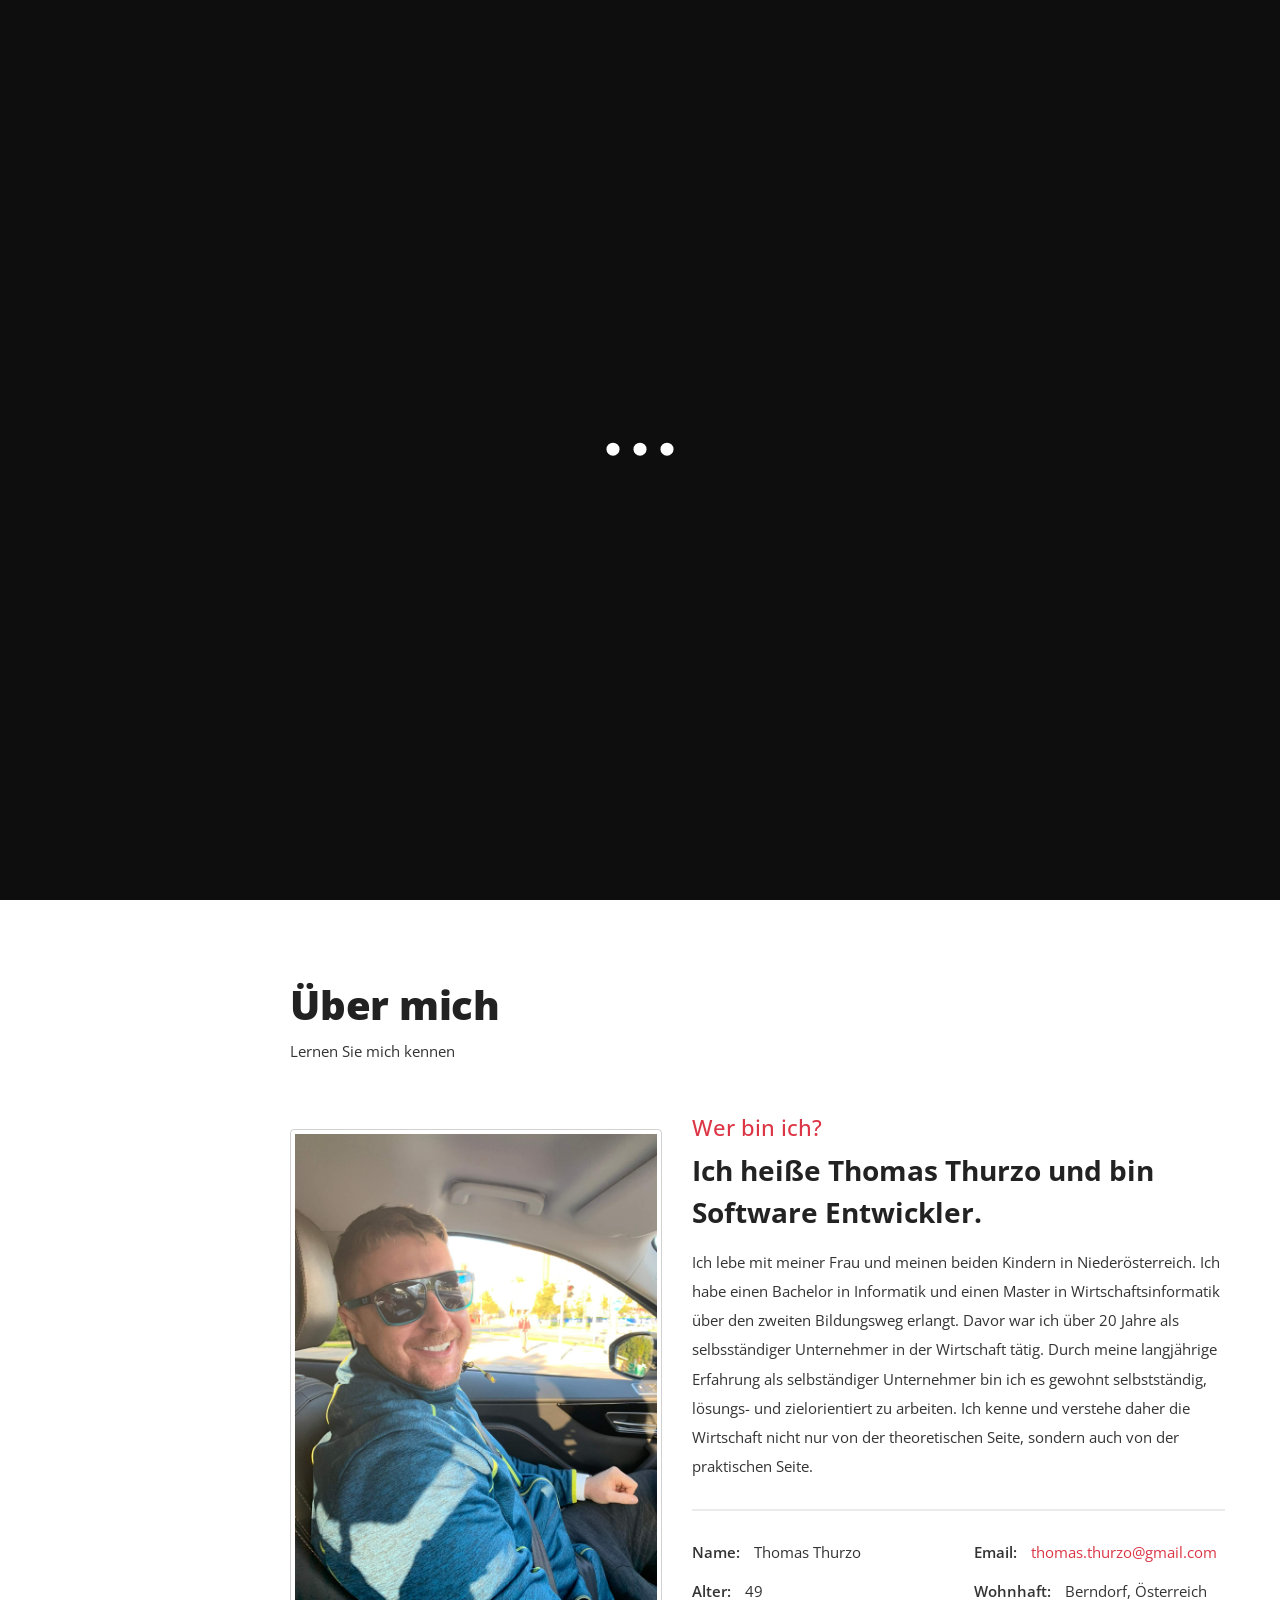
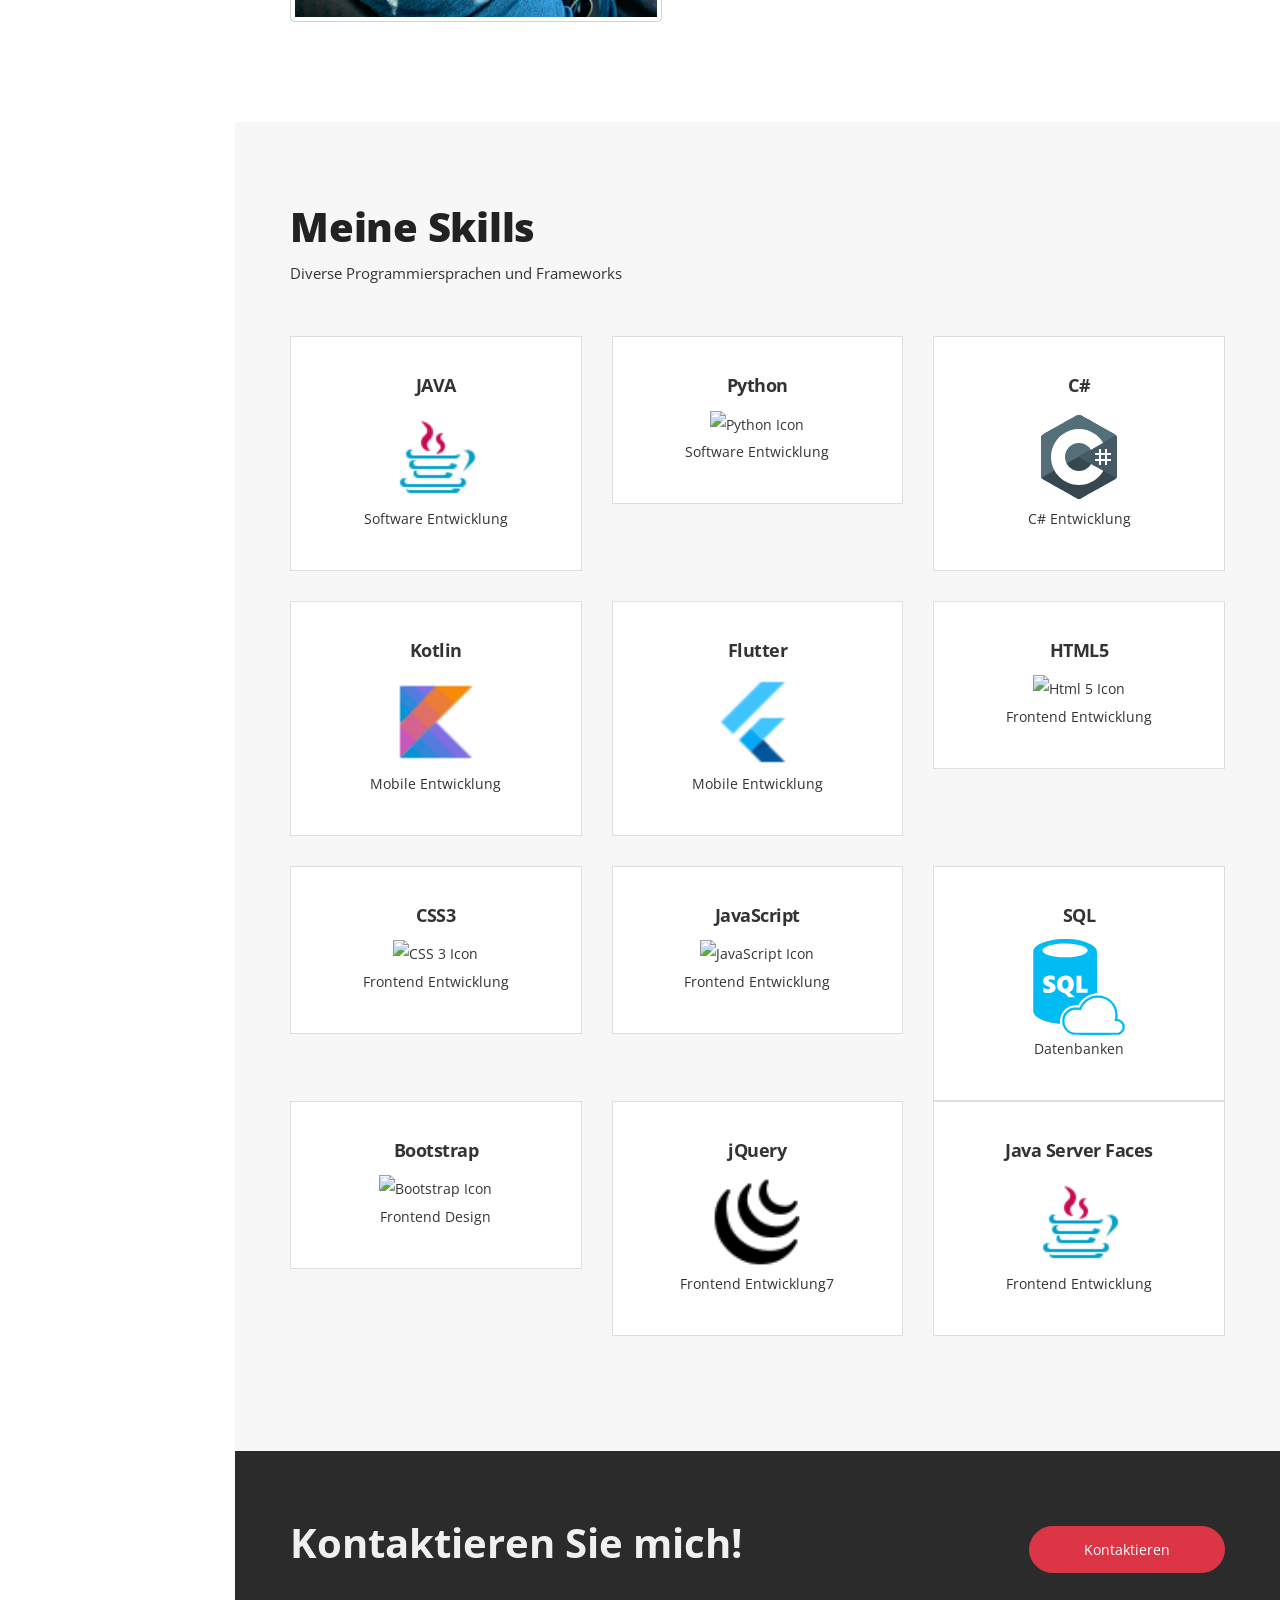
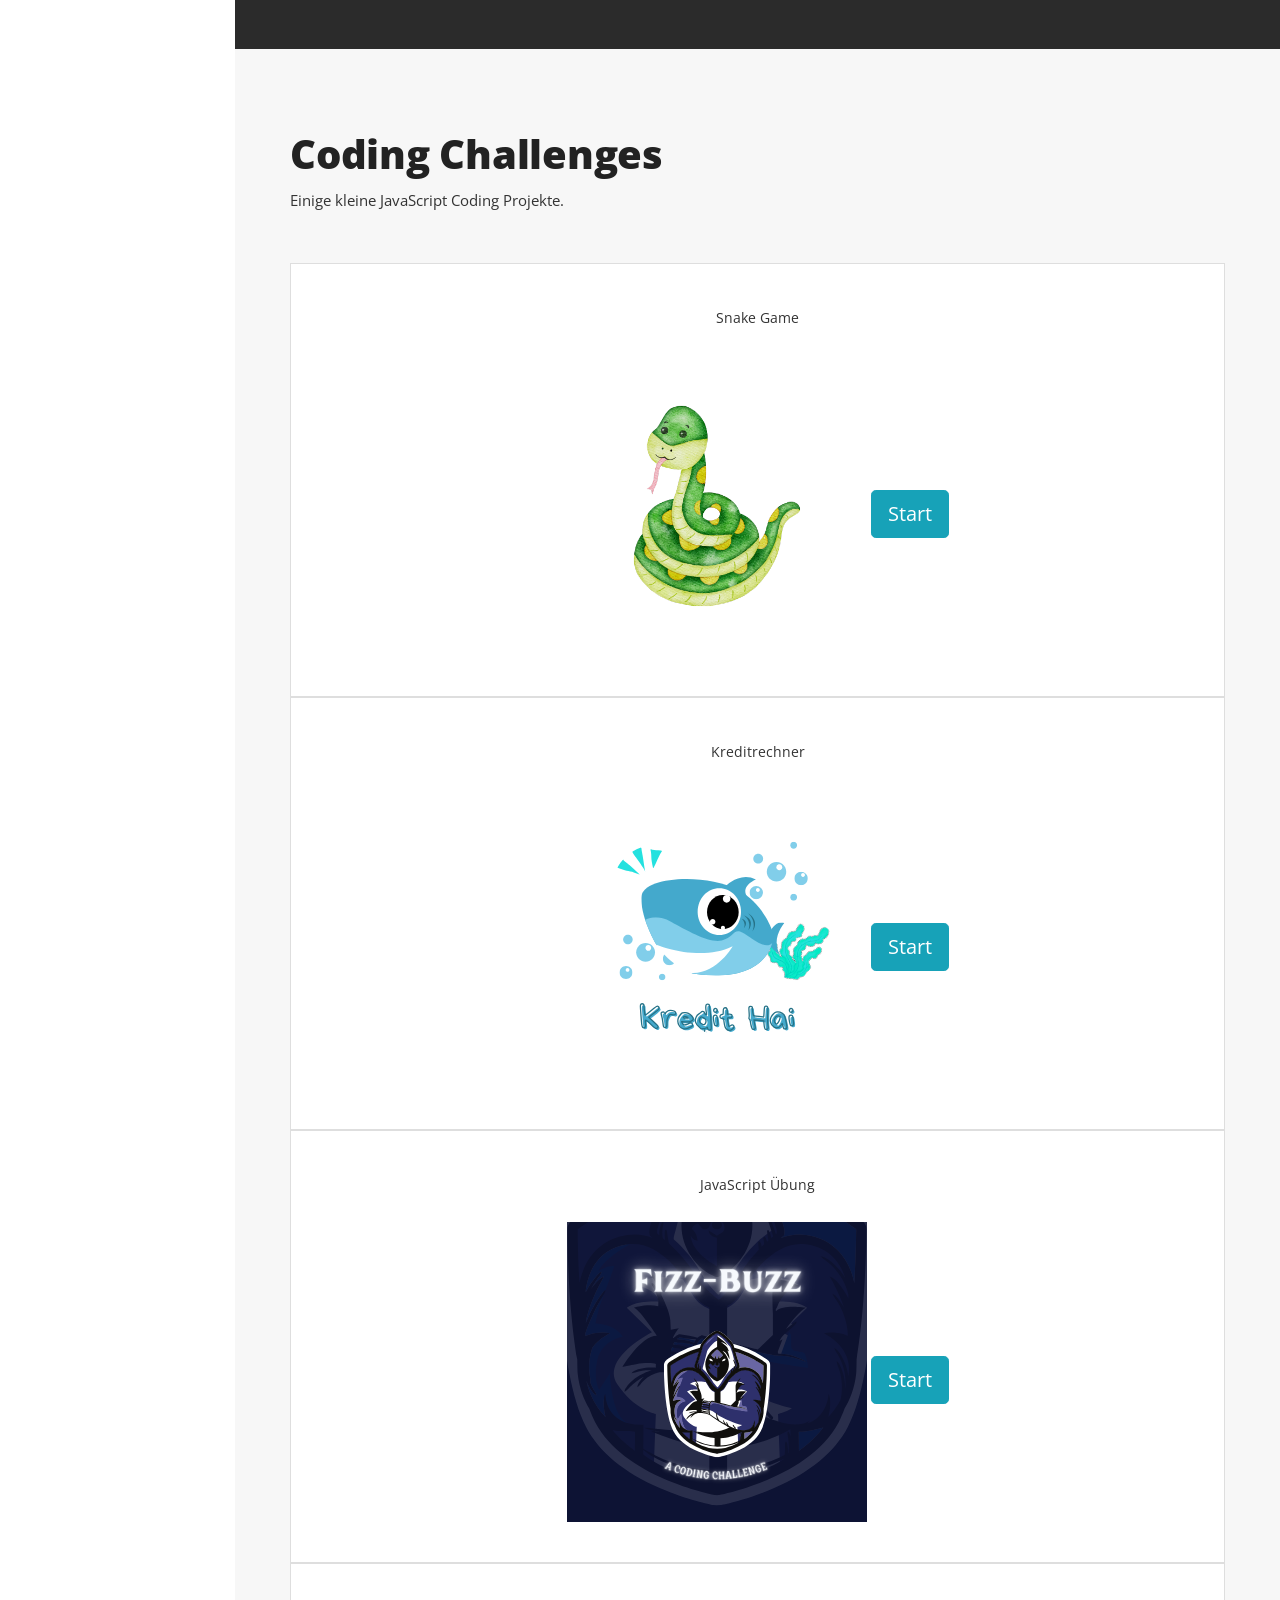
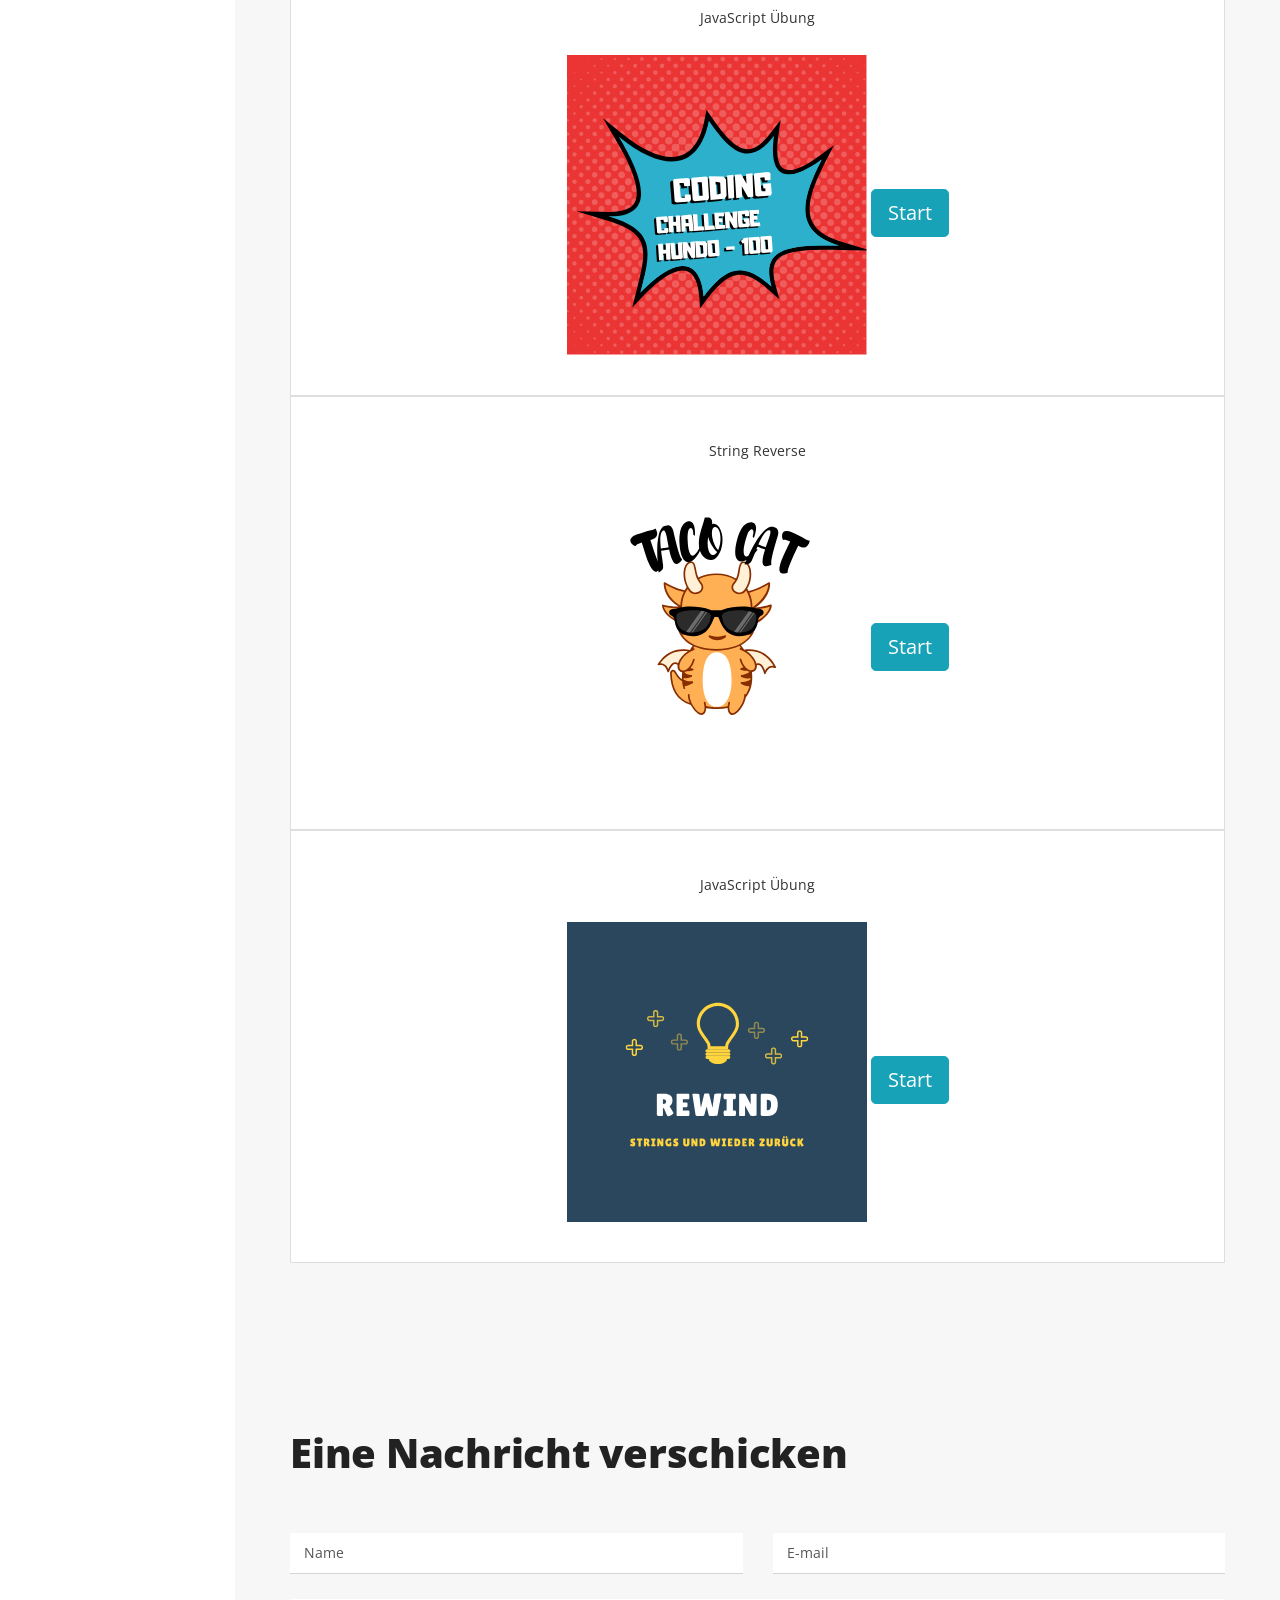
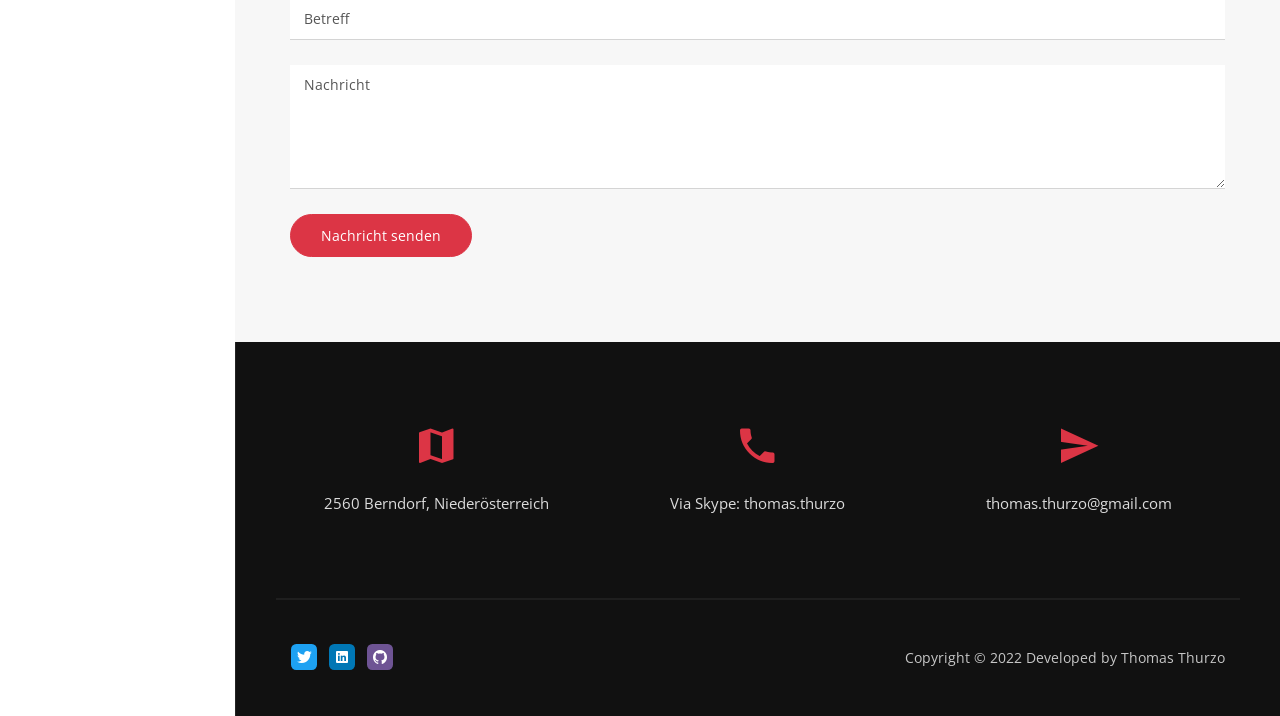
==== index.html @ a534c092 "Demo Änderungen" ====
<!DOCTYPE html>
<html lang="zxx">

<head>
  <!-- Required meta tags-->
  <meta charset="utf-8">

  <!-- Title-->
  <title>Thomas Thurzo Website</title>

  <!-- Description-->
  <meta name="description" content=" Personal Portfolio / Resume / CV / vCard Template">
  <meta name="viewport" content="width=device-width, initial-scale=1, shrink-to-fit=no">
  <meta name="description" content="Eine Beschreibung für die Website">

  <!-- Favicons-->
  <link rel="apple-touch-icon" sizes="180x180" href="img/favicons/apple-touch-icon.png">
  <link rel="icon" type="image/png" sizes="32x32" href="img/favicons/favicon-32x32.png">
  <link rel="icon" type="image/png" sizes="16x16" href="img/favicons/favicon-16x16.png">

  <!-- Web fonts-->
  <link href="https://fonts.googleapis.com/css?family=Open+Sans:300,300i,400,400i,600,600i,700,700i,800,800i"
    rel="stylesheet">

  <!-- CSS vendors-->
  <link rel="stylesheet" href="css/bootstrap-custom.css">
  <link rel="stylesheet" href="css/ionicons.min.css">
  <link rel="stylesheet" href="css/owl.carousel.min.css">
  <link rel="stylesheet" href="css/owl.theme.default.min.css">
  <link rel="stylesheet" href="css/simplebar.min.css">
  <link rel="stylesheet" href="css/jquery.mb.YTPlayer.min.css">

  <!-- Main CSS-->
  <link rel="stylesheet" href="css/main.css">

  <!-- CSS Color scheme-->
  <link id="color-scheme" rel="stylesheet" href="css/colors/main-red.css">

  <!-- Custom CSS (Add your custom CSS styles to this file)-->
  <link rel="stylesheet" href="css/custom.css">
</head>

<body>
  <!-- Preloader-->
  <div class="preloader">
    <div class="preloader-block">
      <div class="preloader-icon"><span class="loading-dot loading-dot-1"></span><span
          class="loading-dot loading-dot-2"></span><span class="loading-dot loading-dot-3"></span></div>
    </div>
  </div>
  <div class="main-wrapper">
    <!-- Sidebar-->
    <header>
      <nav class="navbar d-md-block d-lg-none fixed-top mobile-navbar"><button class="navbar-toggler mr-auto"
          type="button" data-toggle="collapse" data-target="#mobileNavbarSupportedContent"
          aria-controls="mobileNavbarSupportedContent" aria-expanded="false" aria-label="Toggle navigation"><span
            class="nav-btn">Menu</span></button>
        <div class="collapse navbar-collapse order-1" id="mobileNavbarSupportedContent">
          <ul class="navbar-nav mr-auto"></ul>
        </div>
      </nav>
      <nav class="sidebar" data-simplebar>
        <div class="sidebar-header"><a href="#home" data-scroll><img class="img-fluid sidebar-avatar"
              src="img/profilBild.jpeg" alt="Profile avatar"></a><span class="sidebar-name">Thomas Thurzo, MSc.</span>
          <p class="sidebar-status">Informatik</p>
        </div>
        <div class="sidebar-menu">
          <ul class="list-unstyled list-menu">
            <li><a class="nav-link" href="#home-area" data-scroll>Test</a></li>
            <li><a class="nav-link" href="#about-area" data-scroll>About</a></li>
            <li><a class="nav-link" href="#services-area" data-scroll>Skills</a></li>
            <li><a class="nav-link" href="#testimonials-area" data-scroll>Coding Challenges</a></li>
            <li><a class="nav-link" href="#contact-area" data-scroll>Kontakt</a></li>
          </ul>
        </div>
      </nav>
    </header>
    <div class="sections-wrapper">
      <!-- Sections-->

      <!-- Home-->
      <section class="home-area element-cover-bg" id="home-area" style="background-image:url(img/kinderBild.jpeg)">
        <div class="container h-100">
          <div class="row h-100 align-items-center justify-content-center">
            <div class="col-12 col-lg-8 home-content text-center">
              <h1 class="home-name">Thomas <span>Thurzo</span></h1>
              <h4 class="cd-headline clip home-headline">Ich bin <span class="cd-words-wrapper single-headline"><b
                    class="is-visible">Frontend Entwickler</b><b>Backend Entwickler</b><b>Software Entwickler</b></span>
              </h4>
            </div><a href="#about-area" data-scroll>
              <div class="home-mouse">
                <div class="mouse-shape">
                  <div class="mouse-wheel"></div>
                </div>
              </div>
            </a>
          </div>
        </div>
      </section>

      <!-- About -->
      <section class="single-section about-area" id="about-area">
        <div class="container">
          <div class="row">
            <div class="col-12">
              <div class="section-heading">
                <h2 class="section-title">Über mich</h2>
                <p class="section-description">Lernen Sie mich kennen</p>
              </div>
            </div>
          </div>
          <div class="row align-items-center">
            <!-- Picture part-->
            <div class="col-12 col-lg-5 about-img"><img class="img-fluid img-thumbnail" src="img/autoBild.jpeg"
                alt="About Picture"></div>
            <!-- Content part-->
            <div class="col-12 col-lg-7 about-content">
              <div class="content-block">
                <h2 class="content-subtitle">Wer bin ich?</h2>
                <h6 class="content-title">Ich heiße Thomas Thurzo und bin Software Entwickler.</h6>
                <div class="content-description">
                  <p>Ich lebe mit meiner Frau
                    und meinen beiden Kindern in Niederösterreich. Ich habe einen Bachelor in Informatik und einen
                    Master in Wirtschaftsinformatik über den zweiten Bildungsweg
                    erlangt. Davor war ich über 20 Jahre als selbsständiger Unternehmer in der Wirtschaft tätig.
                    Durch meine langjährige Erfahrung als selbständiger Unternehmer bin ich es gewohnt selbstständig,
                    lösungs- und zielorientiert zu arbeiten.
                    Ich kenne und verstehe daher die Wirtschaft nicht nur von der theoretischen Seite, sondern auch von
                    der praktischen Seite.
                  </p>
                </div>
                <address class="content-info">
                  <div class="row">
                    <div class="col-12 col-md-6 single-info"><span>Name:</span>
                      <p>Thomas Thurzo</p>
                    </div>
                    <div class="col-12 col-md-6 single-info"><span>Email:</span>
                      <p><a href="mailto:daniel@example.com">thomas.thurzo@gmail.com</a></p>
                    </div>
                  </div>
                  <div class="row">
                    <div class="col-12 col-md-6 single-info"><span>Alter:</span>
                      <p>49</p>
                    </div>
                    <div class="col-12 col-md-6 single-info"><span>Wohnhaft:</span>
                      <p>Berndorf, Österreich</p>
                    </div>

                  </div>
              </div>
            </div>
      </section>

      <!-- Skills -->
      <section class="single-section alt-bg services-area" id="services-area">
        <div class="container">
          <div class="row">
            <div class="col-12">
              <div class="section-heading">
                <h2 class="section-title">Meine Skills</h2>
                <p class="section-description">Diverse Programmiersprachen und Frameworks</p>
              </div>
            </div>
          </div>
          <div class="row">

            <!-- JAVA -->
            <div class="col-12 col-md-6 col-lg-4">
              <div class="single-service">
                <h6 class="service-title">JAVA</h6>
                <img src="img/java-icon.png" alt="JAVA Icon" width="96" height="96">
                <p class="service-description">Software Entwicklung</p>
              </div>
            </div>

            <!-- Python -->
            <div class="col-12 col-md-6 col-lg-4">
              <div class="single-service mb-0">
                <h6 class="service-title">Python</h6>
                <img src="img/python-icon.png" alt="Python Icon" width="96" height="96">
                <p class="service-description">Software Entwicklung</p>
              </div>
            </div>

            <!-- C# -->
            <div class="col-12 col-md-6 col-lg-4">
              <div class="single-service mb-lg-0">
                <h6 class="service-title">C#</h6>
                <img src="img/csharpIcon.svg" alt="C Sharp Icon">
                <p class="service-description">C# Entwicklung</p>
              </div>
            </div>

            <!-- Kotlin -->
            <div class="col-12 col-md-6 col-lg-4">
              <div class="single-service mb-0">
                <h6 class="service-title">Kotlin</h6>
                <img src="img/kotlin-icon.png" alt="Kotlin Icon" width="96" height="96">
                <p class="service-description">Mobile Entwicklung</p>
              </div>
            </div>

            <!-- Flutter -->
            <div class="col-12 col-md-6 col-lg-4">
              <div class="single-service">
                <h6 class="service-title">Flutter</h6>
                <img src="img/flutter-icon.png" alt="Flutter Icon" width="96" height="96">
                <p class="service-description">Mobile Entwicklung</p>
              </div>
            </div>

            <!-- HTML5 -->
            <div class="col-12 col-md-6 col-lg-4">
              <div class="single-service">
                <h6 class="service-title">HTML5</h6>
                <img src="img/htmlIcon.svg" alt="Html 5 Icon" width="96" height="96">
                <p class="service-description">Frontend Entwicklung</p>
              </div>
            </div>

            <!-- CSS3 -->
            <div class="col-12 col-md-6 col-lg-4">
              <div class="single-service">
                <h6 class="service-title">CSS3</h6>
                <img src="img/cssIcon.svg" alt="CSS 3 Icon" width="96" height="96">
                <p class="service-description">Frontend Entwicklung</p>
              </div>
            </div>

            <!-- JavaScript -->
            <div class="col-12 col-md-6 col-lg-4">
              <div class="single-service">
                <h6 class="service-title">JavaScript</h6>
                <img src="img/javaScriptIcon.svg" alt="JavaScript Icon">
                <p class="service-description">Frontend Entwicklung</p>
              </div>
            </div>


            <!-- SQL -->
            <div class="col-12 col-md-6 col-lg-4">
              <div class="single-service mb-md-0">
                <h6 class="service-title">SQL</h6>
                <img src="img/sqlIcon.svg" alt="SQL Icon" width="96" height="96">
                <p class="service-description">Datenbanken</p>
              </div>
            </div>

            <!-- Bootstrap -->
            <div class="col-12 col-md-6 col-lg-4">
              <div class="single-service mb-0">
                <h6 class="service-title">Bootstrap</h6>
                <img src="img/bootstrapIcon.svg" alt="Bootstrap Icon" width="96" height="96">
                <p class="service-description">Frontend Design</p>
              </div>
            </div>

            <!-- jQuery -->
            <div class="col-12 col-md-6 col-lg-4">
              <div class="single-service mb-0">
                <h6 class="service-title">jQuery</h6>
                <img src="img/jquery-icon.png" alt="jQuery Icon" width="96" height="96">
                <p class="service-description">Frontend Entwicklung7</p>
              </div>
            </div>

            <!-- Java Server Faces-->
            <div class="col-12 col-md-6 col-lg-4">
              <div class="single-service">
                <h6 class="service-title">Java Server Faces</h6>
                <img src="img/java-icon.png" alt="JAVA Icon" width="96" height="96">
                <p class="service-description">Frontend Entwicklung</p>
              </div>
            </div>
          </div>
        </div>
      </section>

      <!-- Beauftrage Mich-->
      <section class="single-section element-cover-bg hire-area" id="hire-area"
        style="background-image:url(img/hire.jpg)">
        <div class="container">
          <div class="row row-custom">
            <div class="col-12 col-md-8 content-part">
              <h1 class="hire-title">Kontaktieren Sie mich!</h1>
            </div>
            <div class="col-12 col-md-4 button-part"><a class="btn hire-btn button-main button-scheme" data-scroll=""
                href="#contact-area" role="button">Kontaktieren</a></div>
          </div>
        </div>
      </section>

      <!-- Coding Challenges -->
      <section class="single-section testimonials-area alt-bg" id="testimonials-area">
        <div class="container">
          <div class="row">
            <div class="col-12">
              <div class="section-heading">
                <h2 class="section-title">Coding Challenges</h2>
                <p class="section-description">Einige kleine JavaScript Coding Projekte.</p>
              </div>
            </div>
          </div>
          <div class="owl-carousel owl-theme">

            <!-- Snake App -->
            <div class="single-review">
              <p class="review-content">Snake Game</p>
              <img src="img/snakeLogo.svg" alt="Snake Logo" width="300" height="300">
              <a href="snake/index.html" target="_blank">
                <button class="btn btn-lg btn-info mt-3">Start</button>
              </a>
            </div>

            <!-- Kredit Hai JS App -->
            <div class="single-review">
              <p class="review-content">Kreditrechner</p>
              <img src="img/kreditHaiLogo.svg" alt="Kredit Hai Logo" width="300" height="300">
              <a href="kredit-hai/index.html" target="_blank">
                <button class="btn btn-lg btn-info mt-3">Start</button>
              </a>
            </div>

            <!-- Fizz Buzz JS App -->
            <div class="single-review">
              <p class="review-content">JavaScript Übung</p>
              <img src="img/fizzBuzzLogo.svg" alt="Fizz Buzz Logo" width="300" height="300">
              <a href="fizzBuzz/index.html" target="_blank">
                <button class="btn btn-lg btn-info mt-3">Start</button>
              </a>
            </div>

            <!-- Hundo JS App -->
            <div class="single-review">
              <p class="review-content">JavaScript Übung</p>
              <img src="img/hundoLogo.svg" alt="Hundo Logo" width="300" height="300">
              <a href="hundo/index.html" target="_blank">
                <button class="btn btn-lg btn-info mt-3">Start</button>
              </a>
            </div>

            <!-- Taco Cat JS App-->
            <div class="single-review">
              <p class="review-content">String Reverse</p>
              <img src="img/tacoCatLogo.svg" alt="Taco Cat Logo" width="300" height="300">
              <a href="tacoCat/index.html" target="_blank">
                <button class="btn btn-lg btn-info mt-3">Start</button>
              </a>
            </div>

            <!-- Rewind JS App -->
            <div class="single-review">
              <p class="review-content">JavaScript Übung</p>
              <img src="img/rewindLogo.svg" alt="Rewind Logo" width="300" height="300">
              <a href="rewind/index.html" target="_blank">
                <button class="btn btn-lg btn-info mt-3">Start</button>
              </a>
            </div>

          </div>
        </div>
      </section>

      <!-- Kontakt -->
      <section class="single-section contact-area alt-bg" id="contact-area">
        <div class="container">
          <div class="row">
            <div class="col-12">
              <div class="section-heading">
                <h2 class="section-title">Eine Nachricht verschicken</h2>
              </div>
            </div>
          </div>
          <div class="row">

            <!-- Contact form-->
            <div class="col-12">
              <form name="contact" class="contact-form" id="contact-form" data-netlify="true">
                <div class="row">
                  <div class="col-12 col-md-6 form-group"><input class="form-control" id="contact-name" type="text"
                      name="name" placeholder="Name" required=""></div>
                  <div class="col-12 col-md-6 form-group"><input class="form-control" id="contact-email" type="email"
                      name="email" placeholder="E-mail" required=""></div>
                  <div class="col-12 form-group"><input class="form-control" id="contact-subject" type="text"
                      name="subject" placeholder="Betreff"></div>
                  <div class="col-12 form-group form-message"><textarea class="form-control" id="contact-message"
                      name="message" placeholder="Nachricht" rows="5" required=""></textarea></div>
                  <div class="col-12 form-submit"><button class="btn button-main button-scheme" id="contact-submit"
                      type="submit">Nachricht senden</button>
                    <p class="contact-feedback"></p>
                  </div>
                </div>
              </form>
            </div>
          </div>
        </div>
      </section>

      <!-- Footer-->
      <footer class="footer-area single-section">
        <div class="container">
          <div class="row contact-info">
            <div class="col-12 col-sm-4">
              <div class="single-info"><i class="info-icon icon ion-md-map"></i>
                <p class="info-content">2560 Berndorf, Niederösterreich</p>
              </div>
            </div>
            <div class="col-12 col-sm-4">
              <div class="single-info"><i class="info-icon icon ion-md-call"></i>
                <p class="info-content">Via Skype: thomas.thurzo</p>
              </div>
            </div>
            <div class="col-12 col-sm-4">
              <div class="single-info"><i class="info-icon icon ion-md-send"></i>
                <p class="info-content"><a href="mailto:thomas.thurzo@gmail.com">thomas.thurzo@gmail.com</a></p>
              </div>
            </div>
          </div>
          <div class="row mini-footer">
            <div class="social-medias col-12 col-lg-5"><a class="twitter" href="https://twitter.com/ThurzoThomas"
                target="_blank"><i class="icon ion-logo-twitter"></i></a><a class="linkedin"
                href="https://www.linkedin.com/in/thomas-thurzo-7b79a9123/" target="_blank"><i
                  class="icon ion-logo-linkedin"></i></a><a class="github" href="https://github.com/Thomas-Thurzo"
                target="_blank"><i class="icon ion-logo-github"></i></a></div>
            <p class="copyright-notice col-12 col-lg-7">Copyright © 2022 Developed by Thomas Thurzo</p>
          </div>
        </div>
      </footer>
    </div>
  </div>

  <!-- JavaScripts-->
  <script src="js/jquery.min.js"></script>
  <script src="js/bootstrap.bundle.min.js"></script>
  <script src="js/isotope.pkgd.min.js"></script>
  <script src="js/animatedModal.js"></script>
  <script src="js/owl.carousel.min.js"></script>
  <script src="js/simplebar.min.js"></script>
  <script src="js/jquery.mb.YTPlayer.min.js"></script>
  <script src="js/particles.js"></script>
  <script src="js/main.js"></script>

  <!-- Custom JS (Add your custom JS scripts to this file)-->
  <script src="js/custom.js"></script>
</body>

</html>
---- css/simplebar.min.css ----
[data-simplebar]{position:relative;flex-direction:column;flex-wrap:wrap;justify-content:flex-start;align-content:flex-start;align-items:flex-start}.simplebar-wrapper{overflow:hidden;width:inherit;height:inherit;max-width:inherit;max-height:inherit}.simplebar-mask{direction:inherit;position:absolute;overflow:hidden;padding:0;margin:0;left:0;top:0;bottom:0;right:0;width:auto!important;height:auto!important;z-index:0}.simplebar-offset{direction:inherit!important;box-sizing:inherit!important;resize:none!important;position:absolute;top:0;left:0;bottom:0;right:0;padding:0;margin:0;-webkit-overflow-scrolling:touch}.simplebar-content-wrapper{direction:inherit;box-sizing:border-box!important;position:relative;display:block;height:100%;width:auto;visibility:visible;overflow:auto;max-width:100%;max-height:100%}.simplebar-content:after,.simplebar-content:before{content:' ';display:table}.simplebar-placeholder{max-height:100%;max-width:100%;width:100%;pointer-events:none}.simplebar-height-auto-observer-wrapper{box-sizing:inherit!important;height:100%;width:100%;max-width:1px;position:relative;float:left;max-height:1px;overflow:hidden;z-index:-1;padding:0;margin:0;pointer-events:none;flex-grow:inherit;flex-shrink:0;flex-basis:0}.simplebar-height-auto-observer{box-sizing:inherit;display:block;opacity:0;position:absolute;top:0;left:0;height:1000%;width:1000%;min-height:1px;min-width:1px;overflow:hidden;pointer-events:none;z-index:-1}.simplebar-track{z-index:1;position:absolute;right:0;bottom:0;pointer-events:none;overflow:hidden}[data-simplebar].simplebar-dragging .simplebar-track{pointer-events:all}.simplebar-scrollbar{position:absolute;right:2px;width:7px;min-height:10px}.simplebar-scrollbar:before{position:absolute;content:'';background:#000;border-radius:7px;left:0;right:0;opacity:0;transition:opacity .2s linear}.simplebar-track .simplebar-scrollbar.simplebar-visible:before{opacity:.5;transition:opacity 0s linear}.simplebar-track.simplebar-vertical{top:0;width:11px}.simplebar-track.simplebar-vertical .simplebar-scrollbar:before{top:2px;bottom:2px}.simplebar-track.simplebar-horizontal{left:0;height:11px}.simplebar-track.simplebar-horizontal .simplebar-scrollbar:before{height:100%;left:2px;right:2px}.simplebar-track.simplebar-horizontal .simplebar-scrollbar{right:auto;left:0;top:2px;height:7px;min-height:0;min-width:10px;width:auto}[data-simplebar-direction=rtl] .simplebar-track.simplebar-vertical{right:auto;left:0}.hs-dummy-scrollbar-size{direction:rtl;position:fixed;opacity:0;visibility:hidden;height:500px;width:500px;overflow-y:hidden;overflow-x:scroll}
---- css/main.css ----
/*!
  * Item: CodeX
  * Description:  Personal Portfolio / Resume / CV / vCard Template
  * Author/Developer: Exill
  * Author/Developer URL: https://themeforest.net/user/exill
  * Version: v1.0.0
  * License: Themeforest Standard Licenses: https://themeforest.net/licenses
  */

/*----------- Table of Contents -----------*/
/**
 * Globals
 * Preloader
 * Sidebar
 * Home
 * About
 * Services
 * Hire
 * Portfolio
 * Testimonials
 * Blog
 * Contact
 * Footer
 */
/*----------- Globals -----------*/
/* Disable outline */
:focus {
  outline: none;
}

::-moz-focus-inner {
  border: 0;
}

/* Body */
body {
  background-color: #fff;
  color: #333;
  font-family: "Open Sans", sans-serif;
  font-size: 14px;
  font-weight: 400;
  line-height: 1.95;
  position: relative;
}

/* Typography */
i.icon {
  line-height: 100%;
}

h1,
h2,
h3,
h4,
h5,
h6,
.h1,
.h2,
.h3,
.h4,
.h5,
.h6 {
  color: #222;
}

b {
  font-weight: bold;
}

/* Other elements */
a {
  transition: all 0.15s ease-in-out;
}

a:hover,
a:focus {
  text-decoration: none;
}

hr {
  border-top: 3px solid #e6e6e6;
  margin: 0;
}

.anchor-basic {
  color: #222;
}

.anchor-basic:hover,
.anchor-basic:focus {
  color: black;
}

/* Buttons */
.button-main {
  background-color: #fff;
  border: 1px solid #c5c5c5;
  border-radius: 30px;
  color: #222;
  font-size: 14px;
  padding: 10px 38px;
}

.button-main:focus {
  background-color: #bfbfbf;
  border: 1px solid #c5c5c5;
  box-shadow: none;
}

.button-main.button-scheme {
  color: #fff;
}

/* Section, title & description styles */
.single-section {
  background-color: #fff;
  padding: 85px 40px;
}

.single-section.alt-bg {
  background-color: #f7f7f7;
}

.single-section .section-heading {
  margin-bottom: 48px;
  text-align: left;
}

.single-section .section-heading>.section-title {
  display: inline-block;
  font-size: 40px;
  font-weight: 800;
  letter-spacing: -0.25px;
  line-height: 100%;
  margin-bottom: 12px;
  position: relative;
  z-index: 9;
}

.single-section .section-heading>.section-description {
  font-size: 15px;
}

.single-section .section-heading.heading-center {
  text-align: center;
}

.single-section.element-cover-bg .section-heading>.section-title,
.single-section.element-cover-bg .section-heading>.section-description {
  color: #fff;
}

@media (max-width: 767.98px) {
  .single-section .section-heading>.section-description {
    font-size: 14px;
  }
}

@media (max-width: 575.98px) {
  .single-section {
    padding: 65px 15px;
  }

  .single-section .section-heading>.section-title {
    font-size: 34px;
  }
}

/* Overlay background */
.element-cover-bg {
  background-position: 50% 0;
  background-repeat: no-repeat;
  background-size: cover;
  position: relative;
}

.element-cover-bg:before {
  content: '';
  height: 100%;
  left: 0;
  position: absolute;
  top: 0;
  width: 100%;
}

/* Animations */
@-webkit-keyframes fadeIn {
  from {
    opacity: 0;
  }

  to {
    opacity: 1;
  }
}

@keyframes fadeIn {
  from {
    opacity: 0;
  }

  to {
    opacity: 1;
  }
}

.fadeIn {
  -webkit-animation-name: fadeIn;
  animation-name: fadeIn;
}

@-webkit-keyframes fadeOut {
  from {
    opacity: 1;
  }

  to {
    opacity: 0;
  }
}

@keyframes fadeOut {
  from {
    opacity: 1;
  }

  to {
    opacity: 0;
  }
}

.fadeOut {
  -webkit-animation-name: fadeOut;
  animation-name: fadeOut;
}

/* General styles */
.f-basis-100 {
  -ms-flex-preferred-size: 100%;
  flex-basis: 100%;
}

.owl-theme .owl-dots .owl-dot {
  outline: 0;
}

/* Sidebar & Main Wrapper styles */
.main-wrapper .sidebar {
  height: 100%;
  left: 0;
  position: fixed;
  top: 0;
  width: 235px;
  z-index: 999;
}

.main-wrapper .sections-wrapper {
  padding-left: 235px;
  position: relative;
}

@media (max-width: 991.98px) {
  .main-wrapper .sidebar {
    left: -235px;
  }

  .main-wrapper .sections-wrapper {
    padding-left: 0;
  }
}

/*----------- Preloader -----------*/
.preloader {
  background-color: #0e0e0e;
  height: 100%;
  position: fixed;
  top: 0;
  width: 100%;
  z-index: 99999;
}

.preloader .preloader-block {
  -webkit-transform: translate(50%, 50%);
  bottom: 50%;
  position: fixed;
  right: 50%;
  transform: translate(50%, 50%);
  z-index: 3000;
}

.preloader .preloader-block .preloader-icon .loading-dot {
  background-color: #fff;
  border-radius: 50%;
  display: inline-block;
  height: 13px;
  width: 13px;
}

.preloader .preloader-block .preloader-icon .loading-dot.loading-dot-1 {
  -webkit-animation: 1.2s grow ease-in-out infinite;
  animation: 1.2s grow ease-in-out infinite;
}

.preloader .preloader-block .preloader-icon .loading-dot.loading-dot-2 {
  -webkit-animation: 1.2s grow ease-in-out infinite 0.15555s;
  animation: 1.2s grow ease-in-out infinite 0.15555s;
  margin: 0 14px;
}

.preloader .preloader-block .preloader-icon .loading-dot.loading-dot-3 {
  -webkit-animation: 1.2s grow ease-in-out infinite 0.3s;
  animation: 1.2s grow ease-in-out infinite 0.3s;
}

@-webkit-keyframes grow {

  0%,
  40%,
  100% {
    -webkit-transform: scale(0);
    transform: scale(0);
  }

  40% {
    -webkit-transform: scale(1);
    transform: scale(1);
  }
}

@keyframes grow {

  0%,
  40%,
  100% {
    -webkit-transform: scale(0);
    transform: scale(0);
  }

  40% {
    -webkit-transform: scale(1);
    transform: scale(1);
  }
}

/*----------- Sidebar -----------*/
.sidebar {
  background-color: #111;
}

.sidebar .sidebar-header {
  padding-bottom: 60px;
  padding-top: 24px;
  text-align: center;
}

.sidebar .sidebar-header .sidebar-avatar {
  border: 5px solid #484848;
  border-radius: 50%;
  margin-bottom: 16px;
  width: 110px;
}

.sidebar .sidebar-header .sidebar-name {
  color: #fff;
  display: block;
  font-size: 18px;
  font-weight: 600;
  margin-bottom: 8px;
}

.sidebar .sidebar-header .sidebar-status {
  color: #8a8a8a;
  display: block;
  line-height: 100%;
  margin-bottom: 0;
  margin-top: 9px;
}

.sidebar .sidebar-menu {
  padding-bottom: 24px;
}

.sidebar .sidebar-menu .list-menu {
  margin-bottom: 0;
  text-align: center;
}

.sidebar .sidebar-menu .list-menu li {
  line-height: 100%;
}

.sidebar .sidebar-menu .list-menu li:not(:last-child) {
  margin-bottom: 28px;
}

.sidebar .sidebar-menu .list-menu .nav-link {
  color: rgba(232, 232, 232, 0.95);
  font-size: 16px;
  letter-spacing: 0.5px;
  line-height: 100%;
  padding: 0;
}

.sidebar .simplebar-content-wrapper {
  -ms-flex-align: center;
  -ms-flex-pack: center;
  -ms-flex-wrap: wrap;
  align-items: center;
  display: -ms-flexbox;
  display: flex;
  flex-wrap: wrap;
  justify-content: center;
}

.sidebar .simplebar-track .simplebar-scrollbar:before {
  background: #fff;
}

.sidebar .simplebar-track .simplebar-scrollbar.simplebar-visible:before {
  opacity: 0.5;
}

.sidebar .simplebar-track.simplebar-vertical {
  width: 10px;
}

.sidebar .simplebar-track.simplebar-vertical .simplebar-scrollbar {
  height: auto;
  width: 6px;
}

.sidebar .simplebar-track.simplebar-horizontal {
  height: 10px;
}

.sidebar .simplebar-track.simplebar-horizontal .simplebar-scrollbar {
  height: 6px;
  width: auto;
}

.mobile-navbar {
  padding: 14px 26px;
}

.mobile-navbar:before {
  background-color: #222;
  content: '';
  height: 58px;
  position: absolute;
  right: 0;
  top: 0;
  width: 100%;
}

.mobile-navbar .navbar-toggler {
  background-color: #333;
  border-color: #222;
  border-radius: 3px;
  display: block;
  font-size: 14px;
  outline: none;
  padding: 4px 10px;
  position: relative;
}

.mobile-navbar .navbar-toggler .nav-btn {
  color: rgba(255, 255, 255, 0.8);
  font-size: 14px;
  font-weight: 300;
  letter-spacing: 1px;
  line-height: 20px;
}

.mobile-navbar .navbar-collapse .navbar-nav {
  background-color: #222;
  padding: 8px 20px;
  position: relative;
  top: 8px;
  width: 200px;
  z-index: 2;
}

.mobile-navbar .navbar-collapse .navbar-nav .nav-link {
  color: rgba(255, 255, 255, 0.6);
  font-size: 14px;
  font-weight: 400;
  padding: 7px 0;
}

.mobile-navbar .navbar-collapse .navbar-nav .nav-link:hover,
.mobile-navbar .navbar-collapse .navbar-nav .nav-link:focus {
  color: #fff;
}

/*----------- Home -----------*/
.home-area {
  background-position: center center;
  height: 100vh;
}

.home-area:before {
  background-color: rgba(0, 0, 0, 0.68);
}

.home-area .home-name {
  color: #fff;
  font-size: 68px;
  font-weight: 700;
  letter-spacing: 0.3px;
  margin-bottom: 29px;
}

.home-area .home-headline {
  color: #fff;
  font-size: 32px;
  font-weight: 400;
  letter-spacing: 0.3px;
  margin-bottom: 0;
}

.home-area .home-headline .single-headline {
  display: inline-block;
  position: relative;
  text-align: left;
  vertical-align: top;
}

.home-area .home-headline .single-headline::after {
  background-color: #b9b9b9;
  content: '';
  height: 100%;
  position: absolute;
  right: 0;
  top: 0;
  width: 2px;
}

.home-area .home-headline .single-headline b {
  display: inline-block;
  font-weight: 600;
  left: 0;
  opacity: 0;
  position: absolute;
  top: 0;
  white-space: nowrap;
}

.home-area .home-headline .single-headline b.is-visible {
  opacity: 1;
  position: relative;
}

.home-area .home-mouse {
  bottom: 5.5%;
  left: 0;
  margin: 0 auto;
  position: absolute;
  right: 0;
  width: 29px;
}

.home-area .home-mouse .mouse-shape {
  background-color: rgba(0, 0, 0, 0.45);
  border: 2px solid transparent;
  border-color: #fff;
  border-radius: 25px;
  box-sizing: content-box;
  height: 28px;
  opacity: .8;
  padding: 5px 11px;
  width: 3px;
}

.home-area .home-mouse .mouse-shape .mouse-wheel {
  -webkit-animation-duration: 1.3s;
  -webkit-animation-iteration-count: infinite;
  -webkit-animation-name: scrollDown;
  -webkit-animation-timing-function: cubic-bezier(0.15, 0.41, 0.69, 0.94);
  animation-duration: 1.3s;
  animation-iteration-count: infinite;
  animation-name: scrollDown;
  animation-timing-function: cubic-bezier(0.15, 0.41, 0.69, 0.94);
  background-color: #fff;
  border-radius: 25%;
  height: 9px;
  width: 3px;
}

@-webkit-keyframes scrollDown {
  0% {
    opacity: 0;
  }

  10% {
    -webkit-transform: translateY(0);
    opacity: 1;
    transform: translateY(0);
  }

  100% {
    -webkit-transform: translateY(15px);
    opacity: 0;
    transform: translateY(15px);
  }
}

@keyframes scrollDown {
  0% {
    opacity: 0;
  }

  10% {
    -webkit-transform: translateY(0);
    opacity: 1;
    transform: translateY(0);
  }

  100% {
    -webkit-transform: translateY(15px);
    opacity: 0;
    transform: translateY(15px);
  }
}

.home-area.video-variant #wrapper_homeVideo:before {
  background-color: rgba(0, 0, 0, 0.6);
  content: '';
  height: 100%;
  left: 0;
  position: absolute;
  top: 0;
  width: 100%;
  z-index: 1;
}

.home-area #particles-js {
  height: 100%;
  position: absolute;
  width: 100%;
}

@media (max-width: 991.98px) {
  .home-area {
    height: auto;
    margin-top: 58px;
    padding: 160px 0;
  }

  .home-area .home-name {
    font-size: 62px;
  }

  .home-area .home-headline {
    font-size: 30px;
  }

  .home-area .home-mouse {
    display: none;
  }
}

@media (max-width: 575.98px) {
  .home-area .home-name {
    font-size: 48px;
  }

  .home-area .home-headline {
    font-size: 26px;
  }
}

/*----------- About -----------*/
.about-area .about-img img {
  background-color: transparent;
  border-color: rgba(0, 0, 0, 0.18);
  width: 430px;
}

.about-area .about-content .content-subtitle {
  font-size: 22px;
  margin-bottom: 8px;
}

.about-area .about-content .content-title {
  font-size: 28px;
  font-weight: 700;
  line-height: 1.5;
  margin-bottom: 15px;
}

.about-area .about-content .content-description {
  font-size: 15px;
}

.about-area .about-content .content-description p:last-child {
  border-bottom: 2px solid rgba(0, 0, 0, 0.08);
  margin-bottom: 0;
  padding-bottom: 27px;
}

.about-area .about-content .content-info {
  font-size: 15px;
  margin-bottom: 4px;
  padding: 27px 0;
}

.about-area .about-content .content-info>.row:last-child .single-info {
  margin-bottom: 0;
}

.about-area .about-content .content-info .single-info {
  margin-bottom: 10px;
}

.about-area .about-content .content-info .single-info>span {
  color: #333;
  font-weight: 600;
  margin-right: 10px;
}

.about-area .about-content .content-info .single-info>p {
  display: inline-block;
  margin-bottom: 0;
}

.about-area .about-content .content-download,
.about-area .about-content .content-work {
  margin-right: 16px;
}

@media (min-width: 992px) and (max-width: 1199.98px) {
  .about-area .about-img img {
    -o-object-fit: cover;
    height: 440px;
    object-fit: cover;
  }

  .about-area .about-content .content-subtitle {
    display: none;
  }

  .about-area .about-content .content-title {
    font-size: 22px;
  }

  .about-area .about-content .content-description {
    font-size: 14px;
  }

  .about-area .about-content .content-description p:last-child {
    padding-bottom: 20px;
  }

  .about-area .about-content .content-info {
    font-size: 14px;
    padding: 20px 0;
  }
}

@media (max-width: 991.98px) {
  .about-area .about-img img {
    -o-object-fit: cover;
    border-radius: 50%;
    display: block;
    height: 250px;
    margin: 0 auto 40px auto;
    object-fit: cover;
    width: 250px;
  }

  .about-area .about-content .content-subtitle {
    font-size: 18px;
  }

  .about-area .about-content .content-title {
    font-size: 24px;
  }

  .about-area .about-content .content-description {
    font-size: 14px;
  }

  .about-area .about-content .content-description p:last-child {
    padding-bottom: 24px;
  }

  .about-area .about-content .content-info {
    font-size: 14px;
    margin-bottom: 0;
    padding: 24px 0;
  }
}

@media (max-width: 767.98px) {
  .about-area .about-img img {
    height: 200px;
    width: 200px;
  }

  .about-area .about-content .content-info>.row:last-child .single-info {
    margin-bottom: 10px;
  }

  .about-area .about-content .content-info .single-info {
    display: block;
    margin-bottom: 10px;
    width: auto;
  }
}

@media (max-width: 575.98px) {
  .about-area {
    padding-bottom: 51px;
  }

  .about-area .about-img img {
    margin: 0 auto 32px auto;
  }

  .about-area .about-content .content-subtitle {
    font-size: 17px;
  }

  .about-area .about-content .content-title {
    font-size: 22px;
  }

  .about-area .about-content .content-download,
  .about-area .about-content .content-work {
    margin-bottom: 14px;
  }
}

/*----------- Services -----------*/
.services-area .single-service {
  background-color: #fff;
  border: 1px solid rgba(214, 214, 214, 0.8);
  margin-bottom: 30px;
  padding: 38px 24px;
  text-align: center;
  transition: all 0.15s ease-in-out;
}

.services-area .single-service .service-icon {
  display: inline-block;
  font-size: 50px;
  margin-bottom: 22px;
}

.services-area .single-service .service-title {
  color: #333;
  font-size: 18px;
  font-weight: 700;
  letter-spacing: -0.5px;
  margin-bottom: 12px;
}

.services-area .single-service .service-description {
  margin-bottom: 0;
}

/*----------- Hire -----------*/
.hire-area {
  background-attachment: fixed;
  padding-bottom: 68px;
  padding-top: 68px;
}

.hire-area:before {
  background-color: rgba(0, 0, 0, 0.83);
}

.hire-area .row-custom {
  -ms-flex-align: center;
  align-items: center;
}

.hire-area .button-part {
  -ms-flex-pack: end;
  display: -ms-flexbox;
  display: flex;
  justify-content: flex-end;
}

.hire-area .hire-title {
  color: #f0f0f0;
  font-weight: 700;
  margin-bottom: 14px;
}

.hire-area .hire-description {
  color: #9f9f9f;
  font-size: 15px;
  margin-bottom: 0;
}

.hire-area .hire-btn {
  padding: 12px 54px;
}

@media (max-width: 767.98px) {
  .hire-area .content-part {
    text-align: center;
  }

  .hire-area .button-part {
    -ms-flex-pack: center;
    justify-content: center;
  }

  .hire-area .hire-title {
    font-size: 34px;
  }

  .hire-area .hire-description {
    font-size: 14px;
    margin-bottom: 26px;
  }

  .hire-area .hire-btn {
    padding: 10px 38px;
  }
}

@media (max-width: 575.98px) {
  .hire-area .hire-title {
    margin-bottom: 18px;
  }
}

/*----------- Portfolio -----------*/
.portfolio-area .filter-control {
  margin-bottom: 14px;
}

.portfolio-area .filter-control>li {
  border-bottom: 1px solid transparent;
  color: #444;
  cursor: pointer;
  font-size: 14px;
  font-weight: 600;
  letter-spacing: 0.3px;
  position: relative;
  transition: all .10s ease-in-out;
}

.portfolio-area .filter-control>li:not(:last-child) {
  margin-right: 16px;
}

.portfolio-area .filter-control>li:hover:before,
.portfolio-area .filter-control>li.tab-active:before {
  bottom: 0;
  content: "";
  height: 1px;
  position: absolute;
  width: 100%;
}

.portfolio-area .portfolio-grid .portfolio-wrapper {
  -ms-flex-align: center;
  align-items: center;
  display: -ms-flexbox;
  display: flex;
  margin-bottom: 30px;
  overflow: hidden;
  position: relative;
}

.portfolio-area .portfolio-grid .portfolio-wrapper:before {
  background-color: rgba(0, 0, 0, 0.9);
  bottom: 0;
  content: '';
  height: 100%;
  opacity: 0;
  position: absolute;
  transition: all 0.15s ease-in-out;
  visibility: hidden;
  width: 100%;
  z-index: 1;
}

.portfolio-area .portfolio-grid .portfolio-wrapper>.img-fluid {
  width: 100%;
}

.portfolio-area .portfolio-grid .portfolio-wrapper .item-content {
  left: 0;
  opacity: 0;
  padding: 3px 18px;
  position: absolute;
  text-align: center;
  transition: all 0.15s ease-in-out;
  visibility: hidden;
  width: 100%;
  z-index: 2;
}

.portfolio-area .portfolio-grid .portfolio-wrapper .item-content .content-title {
  color: #fff;
  font-size: 15px;
  font-weight: 400;
  line-height: 1.8;
  margin-bottom: 10px;
}

.portfolio-area .portfolio-grid .portfolio-wrapper .item-content .content-more {
  display: inline-block;
  font-weight: 600;
}

.portfolio-area .portfolio-grid .portfolio-wrapper:hover:before {
  opacity: 1;
  visibility: visible;
}

.portfolio-area .portfolio-grid .portfolio-wrapper:hover .item-content {
  opacity: 1;
  visibility: visible;
}

.portfolio-area .lightbox-wrapper {
  -ms-flex-wrap: wrap;
  background-color: #fff;
  display: -ms-flexbox;
  display: flex;
  flex-wrap: wrap;
  position: fixed;
}

.portfolio-area .lightbox-wrapper>.container>.row {
  margin-bottom: 60px;
  margin-top: 60px;
}

.portfolio-area .lightbox-wrapper .lightbox-close {
  position: fixed;
  right: 4vw;
  top: 25px;
  z-index: 99;
}

.portfolio-area .lightbox-wrapper .lightbox-close .close-btn {
  -ms-flex-direction: column;
  -ms-flex-pack: justify;
  -ms-flex-pack: center;
  cursor: pointer;
  display: -ms-flexbox;
  display: flex;
  flex-direction: column;
  height: 19px;
  justify-content: space-between;
  justify-content: center;
  position: relative;
  width: 30px;
}

.portfolio-area .lightbox-wrapper .lightbox-close .close-btn .btn-line,
.portfolio-area .lightbox-wrapper .lightbox-close .close-btn:before,
.portfolio-area .lightbox-wrapper .lightbox-close .close-btn:after {
  -ms-flex-item-align: end;
  align-self: flex-end;
  background-color: gray;
  height: 3px;
  width: 100%;
}

.portfolio-area .lightbox-wrapper .lightbox-close .close-btn:before {
  content: '';
  width: 85%;
}

.portfolio-area .lightbox-wrapper .lightbox-close .close-btn:after {
  content: '';
}

.portfolio-area .lightbox-wrapper .lightbox-close .close-btn .btn-line {
  width: 55%;
}

.portfolio-area .lightbox-wrapper .lightbox-close .close-btn .btn-line,
.portfolio-area .lightbox-wrapper .lightbox-close .close-btn:before,
.portfolio-area .lightbox-wrapper .lightbox-close .close-btn:after {
  background-color: #fff;
  position: absolute;
  width: 100%;
}

.portfolio-area .lightbox-wrapper .lightbox-close .close-btn .btn-line {
  display: none;
}

.portfolio-area .lightbox-wrapper .lightbox-close .close-btn:before {
  -webkit-transform: rotate(45deg);
  transform: rotate(45deg);
}

.portfolio-area .lightbox-wrapper .lightbox-close .close-btn:after {
  -webkit-transform: rotate(-45deg);
  transform: rotate(-45deg);
}

.portfolio-area .lightbox-wrapper .lightbox-close .close-btn .btn-line,
.portfolio-area .lightbox-wrapper .lightbox-close .close-btn:before,
.portfolio-area .lightbox-wrapper .lightbox-close .close-btn:after {
  background-color: rgba(0, 0, 0, 0.6);
  height: 2px;
  width: 80%;
}

.portfolio-area .lightbox-wrapper .lightbox-gallery .owl-dots {
  bottom: -38px;
  left: 0;
  margin-top: 0;
  position: absolute;
  right: 0;
}

.portfolio-area .lightbox-wrapper .lightbox-content {
  margin-left: 12px;
}

.portfolio-area .lightbox-wrapper .lightbox-content .content-title {
  font-size: 42px;
  font-weight: 700;
  margin-bottom: 25px;
}

.portfolio-area .lightbox-wrapper .lightbox-content .content-description p {
  margin-bottom: 20px;
}

.portfolio-area .lightbox-wrapper .lightbox-content .content-description p:last-child {
  margin-bottom: 30px;
}

.portfolio-area .lightbox-wrapper .lightbox-content .content-info {
  margin-bottom: 40px;
}

.portfolio-area .lightbox-wrapper .lightbox-content .content-info .single-info {
  margin-bottom: 15px;
  width: 49.6%;
}

.portfolio-area .lightbox-wrapper .lightbox-content .content-info .single-info:not(:last-child) {
  margin-right: 0;
}

.portfolio-area .lightbox-wrapper .lightbox-content .content-info .single-info:nth-last-child(-n+2) {
  margin-bottom: 0;
}

.portfolio-area .lightbox-wrapper .lightbox-content .content-info .single-info>span {
  color: #444;
  font-weight: 600;
  margin-right: 10px;
}

.portfolio-area .lightbox-wrapper .lightbox-content .content-info .single-info>p {
  display: inline-block;
  margin-bottom: 0;
}

@media (max-width: 991.98px) {
  .portfolio-area .lightbox-wrapper .lightbox-gallery {
    margin-bottom: 55px;
  }

  .portfolio-area .lightbox-wrapper .lightbox-content {
    margin-left: 0;
  }
}

@media (max-width: 575.98px) {
  .portfolio-area .portfolio-grid .portfolio-wrapper .item-content .content-title {
    font-size: 14px;
  }

  .portfolio-area .lightbox-wrapper .lightbox-content .content-title {
    font-size: 36px;
  }

  .portfolio-area .lightbox-wrapper .lightbox-content .content-info .single-info {
    display: block;
    margin-bottom: 10px;
    width: auto;
  }

  .portfolio-area .lightbox-wrapper .lightbox-content .content-info .single-info:nth-last-child(-n+2) {
    margin-bottom: 10px;
  }
}

/*----------- Testimonials -----------*/
.testimonials-area .single-review {
  background-color: #fff;
  border: 1px solid rgba(214, 214, 214, 0.8);
  padding: 40px 30px;
  text-align: center;
}

.testimonials-area .single-review .review-icon {
  display: inline-block;
  font-size: 50px;
  margin-bottom: 18px;
}

.testimonials-area .single-review .review-content {
  margin-bottom: 24px;
}

.testimonials-area .single-review .client-avatar {
  border-radius: 50%;
  display: inline-block;
  margin-bottom: 10px;
  width: 56px;
}

.testimonials-area .single-review .client-name {
  color: #3c3c3c;
  display: block;
  font-size: 14px;
  font-weight: 600;
}

.testimonials-area .owl-carousel .owl-dots {
  margin-top: 24px !important;
}

@media (max-width: 767.98px) {
  .testimonials-area .single-review .review-icon {
    font-size: 58px;
    margin-bottom: 22px;
  }

  .testimonials-area .single-review .review-content {
    margin-bottom: 28px;
  }
}

/*----------- Blog -----------*/
.blog-area .single-post {
  background-color: transparent;
  border: none;
}

.blog-area .single-post .post-img {
  height: 100%;
  position: relative;
}

.blog-area .single-post .post-img .content-date {
  bottom: 0;
  color: #fff;
  display: inline-block;
  left: 0;
  padding: 0 14px;
  position: absolute;
}

.blog-area .single-post .post-content {
  padding: 15px 0 0 0;
}

.blog-area .single-post .post-content .content-title {
  font-size: 18px;
  font-weight: 600;
  letter-spacing: 0.1px;
  margin-bottom: 8px;
}

.blog-area .single-post .post-content .content-description {
  font-size: 13px;
  font-weight: 400;
  line-height: 1.7;
  margin-bottom: 8px;
}

.blog-area .single-post .post-content .content-tags .tags-title {
  color: #333;
  margin-right: 2px;
}

.blog-area .single-post .post-content .content-tags .tags-list {
  display: inline-block;
  margin-bottom: 0;
}

.blog-area .single-post .post-content .content-tags .tags-list .list-inline-item:not(:last-child) {
  margin-right: 0;
}

.blog-area .single-post .post-content .content-tags .tags-list .list-inline-item:not(:last-child):after {
  color: #333;
  content: '/';
  display: inline-block;
  margin-left: 6px;
  margin-right: 4px;
}

@media (max-width: 991.98px) {
  .blog-area .row>[class*='col-']:not(:last-child) .single-post {
    margin-bottom: 40px;
  }

  .blog-area .single-post .post-content .content-title {
    font-size: 20px;
  }
}

/*----------- Contact -----------*/
.contact-area .contact-form .form-group {
  margin-bottom: 25px;
}

.contact-area .contact-form .form-group .form-control {
  background-color: #fff;
  border: none;
  border-bottom: 1px solid #d4d4d4;
  border-radius: 0;
  font-size: 14px;
  height: 41px;
  padding: 9px 14px;
}

.contact-area .contact-form .form-group .form-control:-webkit-autofill,
.contact-area .contact-form .form-group .form-control:-webkit-autofill:hover,
.contact-area .contact-form .form-group .form-control:-webkit-autofill:focus,
.contact-area .contact-form .form-group .form-control:-webkit-autofill:active {
  -webkit-box-shadow: 0 0 0px 1000px #fff inset;
  -webkit-text-fill-color: #555 !important;
  transition: background-color 5000s ease-in-out 0s;
}

.contact-area .contact-form .form-group .form-control,
.contact-area .contact-form .form-group .form-control::-webkit-input-placeholder {
  color: #555;
}

.contact-area .contact-form .form-group .form-control,
.contact-area .contact-form .form-group .form-control::-moz-placeholder {
  color: #555;
}

.contact-area .contact-form .form-group .form-control,
.contact-area .contact-form .form-group .form-control:-ms-input-placeholder {
  color: #555;
}

.contact-area .contact-form .form-group .form-control,
.contact-area .contact-form .form-group .form-control::-ms-input-placeholder {
  color: #555;
}

.contact-area .contact-form .form-group .form-control,
.contact-area .contact-form .form-group .form-control::placeholder {
  color: #555;
}

.contact-area .contact-form .form-group .form-control:focus {
  box-shadow: none;
}

.contact-area .contact-form .form-group.form-message #contact-message {
  height: auto;
}

.contact-area .contact-form .form-submit #contact-submit {
  padding: 10px 30px;
}

.contact-area .contact-form .form-submit #contact-submit.wait {
  background-color: #222 !important;
  border-color: #222 !important;
}

.contact-area .contact-form .form-submit #contact-submit.success {
  background-color: #28a745 !important;
  border-color: #28a745 !important;
}

.contact-area .contact-form .form-submit #contact-submit.error {
  background-color: #dc3545 !important;
  border-color: #dc3545 !important;
}

.contact-area .contact-form .form-submit .contact-feedback {
  display: none;
  margin: 0;
  margin-top: 8px;
}

.contact-area .contact-form .form-submit .contact-feedback.success {
  color: #28a745;
}

.contact-area .contact-form .form-submit .contact-feedback.error {
  color: #dc3545;
}

@media (max-width: 1199.98px) {
  .contact-area .contact-form .form-group {
    margin-bottom: 30px;
  }
}

/*----------- Footer -----------*/
.footer-area {
  background-color: #111;
  border-left: 1px solid rgba(255, 255, 255, 0.08);
  color: #fff;
  padding-bottom: 0;
  padding-top: 0;
}

.footer-area .contact-info {
  border-bottom: 2px solid rgba(85, 85, 85, 0.2);
  padding: 80px 0;
}

.footer-area .contact-info .single-info {
  text-align: center;
}

.footer-area .contact-info .info-icon {
  display: inline-block;
  font-size: 46px;
  margin-bottom: 20px;
}

.footer-area .contact-info .info-content {
  color: #dcdcdc;
  font-size: 15px;
  margin-bottom: 0;
}

.footer-area .contact-info .info-content a {
  color: #dcdcdc;
}

.footer-area .contact-info .info-content a:hover,
.footer-area .contact-info .info-content a:focus {
  color: #e9e9e9;
}

.footer-area .mini-footer {
  -ms-flex-align: center;
  -ms-flex-pack: justify;
  align-items: center;
  display: -ms-flexbox;
  display: flex;
  justify-content: space-between;
  padding: 44px 0;
}

.footer-area .mini-footer .social-medias {
  margin-bottom: 0;
}

.footer-area .mini-footer .social-medias a {
  background-color: #222;
  border-radius: 20%;
  color: #fff;
  display: inline-block;
  font-size: 16px;
  height: 26px;
  line-height: 26px;
  margin: 0 6px;
  text-align: center;
  transition: all 0.1s ease-in-out;
  width: 26px;
}

.footer-area .mini-footer .social-medias a:first-child {
  margin-left: 0;
}

.footer-area .mini-footer .social-medias a:last-child {
  margin-right: 0;
}

.footer-area .mini-footer .social-medias a.twitter {
  background-color: #1DA1F2;
}

.footer-area .mini-footer .social-medias a.twitter:focus,
.footer-area .mini-footer .social-medias a.twitter:hover {
  background-color: #0d8cda;
}

.footer-area .mini-footer .social-medias a.instagram {
  background-color: #C32361;
}

.footer-area .mini-footer .social-medias a.instagram:focus,
.footer-area .mini-footer .social-medias a.instagram:hover {
  background-color: #a01d50;
}

.footer-area .mini-footer .social-medias a.linkedin {
  background-color: #0077B5;
}

.footer-area .mini-footer .social-medias a.linkedin:focus,
.footer-area .mini-footer .social-medias a.linkedin:hover {
  background-color: #005c8c;
}

.footer-area .mini-footer .social-medias a.youtube {
  background-color: #c33a38;
}

.footer-area .mini-footer .social-medias a.youtube:focus,
.footer-area .mini-footer .social-medias a.youtube:hover {
  background-color: #a3312f;
}

.footer-area .mini-footer .social-medias a.github {
  background-color: #6e5494;
}

.footer-area .mini-footer .social-medias a.github:focus,
.footer-area .mini-footer .social-medias a.github:hover {
  background-color: #5b457a;
}

.footer-area .mini-footer .social-medias a.facebook {
  background-color: #3B5998;
}

.footer-area .mini-footer .social-medias a.facebook:focus,
.footer-area .mini-footer .social-medias a.facebook:hover {
  background-color: #30487b;
}

.footer-area .mini-footer .social-medias a.dribbble {
  background-color: #C32361;
}

.footer-area .mini-footer .social-medias a.dribbble:focus,
.footer-area .mini-footer .social-medias a.dribbble:hover {
  background-color: #a01d50;
}

.footer-area .mini-footer .copyright-notice {
  color: #c7c7c7;
  margin-bottom: 0;
  text-align: right;
}

@media (max-width: 991.98px) {
  .footer-area .mini-footer {
    display: block;
    padding: 25px 0;
    text-align: center;
  }

  .footer-area .mini-footer .social-medias {
    margin-bottom: 14px;
  }

  .footer-area .mini-footer .copyright-notice {
    margin-bottom: 0;
    text-align: center;
  }
}

@media (max-width: 575.98px) {
  .footer-area .contact-info [class*='col-']:not(:last-child) .single-info {
    margin-bottom: 55px;
  }

  .footer-area .mini-footer .copyright-notice {
    font-size: 13px;
  }
}
---- css/colors/main-red.css ----
/*!
  * Item: CodeX
  * Description:  Personal Portfolio / Resume / CV / vCard Template
  * Author/Developer: Exill
  * Author/Developer URL: https://themeforest.net/user/exill
  * Version: v1.0.0
  * License: Themeforest Standard Licenses: https://themeforest.net/licenses
  */

/*----------- Table of Contents -----------*/
/**
 * Bootstrap template
 * Globals
 * Sidebar
 * Home
 * About
 * Services
 * Hire
 * Portfolio
 * Testimonials
 * Blog
 * Contact
 * Footer
 */
/*----------- Bootstrap Template -----------*/
:root {
  --custom: #dc3545;
}

.table-custom,
.table-custom>th,
.table-custom>td {
  background-color: #f5c6cb;
}

.table-hover .table-custom:hover {
  background-color: #f1b0b7;
}

.table-hover .table-custom:hover>td,
.table-hover .table-custom:hover>th {
  background-color: #f1b0b7;
}

.btn-custom {
  background-color: #dc3545;
  border-color: #dc3545;
  color: #fff;
}

.btn-custom:hover {
  background-color: #c82333;
  border-color: #bd2130;
  color: #fff;
}

.btn-custom:focus,
.btn-custom.focus {
  box-shadow: 0 0 0 0.2rem rgba(225, 83, 97, 0.5);
}

.btn-custom.disabled,
.btn-custom:disabled {
  background-color: #dc3545;
  border-color: #dc3545;
  color: #fff;
}

.btn-custom:not(:disabled):not(.disabled):active,
.btn-custom:not(:disabled):not(.disabled).active,
.show>.btn-custom.dropdown-toggle {
  background-color: #bd2130;
  border-color: #b21f2d;
  color: #fff;
}

.btn-custom:not(:disabled):not(.disabled):active:focus,
.btn-custom:not(:disabled):not(.disabled).active:focus,
.show>.btn-custom.dropdown-toggle:focus {
  box-shadow: 0 0 0 0.2rem rgba(225, 83, 97, 0.5);
}

.btn-outline-custom {
  border-color: #dc3545;
  color: #dc3545;
}

.btn-outline-custom:hover {
  background-color: #dc3545;
  border-color: #dc3545;
  color: #fff;
}

.btn-outline-custom:focus,
.btn-outline-custom.focus {
  box-shadow: 0 0 0 0.2rem rgba(220, 53, 69, 0.5);
}

.btn-outline-custom.disabled,
.btn-outline-custom:disabled {
  background-color: transparent;
  color: #dc3545;
}

.btn-outline-custom:not(:disabled):not(.disabled):active,
.btn-outline-custom:not(:disabled):not(.disabled).active,
.show>.btn-outline-custom.dropdown-toggle {
  background-color: #dc3545;
  border-color: #dc3545;
  color: #fff;
}

.btn-outline-custom:not(:disabled):not(.disabled):active:focus,
.btn-outline-custom:not(:disabled):not(.disabled).active:focus,
.show>.btn-outline-custom.dropdown-toggle:focus {
  box-shadow: 0 0 0 0.2rem rgba(220, 53, 69, 0.5);
}

.badge-custom {
  background-color: #dc3545;
  color: #fff;
}

a.badge-custom:hover,
a.badge-custom:focus {
  background-color: #bd2130;
  color: #fff;
}

a.badge-custom:focus,
a.badge-custom.focus {
  box-shadow: 0 0 0 0.2rem rgba(220, 53, 69, 0.5);
  outline: 0;
}

.alert-custom {
  background-color: #f8d7da;
  border-color: #f5c6cb;
  color: #721c24;
}

.alert-custom hr {
  border-top-color: #f1b0b7;
}

.alert-custom .alert-link {
  color: #491217;
}

.list-group-item-custom {
  background-color: #f5c6cb;
  color: #721c24;
}

.list-group-item-custom.list-group-item-action:hover,
.list-group-item-custom.list-group-item-action:focus {
  background-color: #f1b0b7;
  color: #721c24;
}

.list-group-item-custom.list-group-item-action.active {
  background-color: #721c24;
  border-color: #721c24;
  color: #fff;
}

.bg-custom {
  background-color: #dc3545 !important;
}

a.bg-custom:hover,
a.bg-custom:focus,
button.bg-custom:hover,
button.bg-custom:focus {
  background-color: #bd2130 !important;
}

.border-custom {
  border-color: #dc3545 !important;
}

.text-custom {
  color: #dc3545 !important;
}

a.text-custom:hover,
a.text-custom:focus {
  color: #a71d2a !important;
}

/*----------- Globals -----------*/
::-moz-selection {
  background-color: #dc3545;
  color: #fff;
}

::selection {
  background-color: #dc3545;
  color: #fff;
}

a:not(.btn) {
  color: #dc3545;
}

a:not(.btn):hover,
a:not(.btn):focus {
  color: #a71d2a;
}

.color-scheme {
  color: #dc3545;
}

.background-scheme {
  background-color: #dc3545;
}

.btn.button-scheme {
  background-color: #dc3545 !important;
  border: 1px solid #dc3545 !important;
}

.btn.button-scheme:focus {
  background-color: #a71d2a !important;
  border-color: #a71d2a !important;
  box-shadow: none !important;
}

.btn.button-outline {
  background-color: transparent !important;
  border: 1px solid #dc3545 !important;
  color: #222 !important;
}

.btn.button-outline:focus {
  background-color: rgba(34, 34, 34, 0.05) !important;
  border-color: #a71d2a !important;
  box-shadow: none !important;
}

/*----------- Sidebar -----------*/
.sidebar .sidebar-menu .list-menu .nav-link.active {
  color: #dc3545;
}

/*----------- Home -----------*/
.home-area .home-name span {
  color: #dc3545;
}

/*----------- About -----------*/
.about-area .about-content .content-subtitle {
  color: #dc3545;
}

/*----------- Services -----------*/
.services-area .single-service .service-icon {
  color: #dc3545;
}

/*----------- Portfolio -----------*/
.portfolio-area .filter-control>li:hover,
.portfolio-area .filter-control>li.tab-active {
  color: #e14f5d;
}

.portfolio-area .filter-control>li:hover:before,
.portfolio-area .filter-control>li.tab-active:before {
  background-color: #e14f5d;
}

.portfolio-area .portfolio-grid .portfolio-wrapper .item-content .content-more {
  color: #dc3545;
}

/*----------- Testimonials -----------*/
.testimonials-area .single-review .review-icon {
  color: #dc3545;
}

/*----------- Blog -----------*/
.blog-area .single-post .post-img .content-date {
  background-color: #dc3545;
}

/*----------- Contact -----------*/
.contact-area .contact-form .form-group .form-control:focus {
  border-bottom: 1px solid #e4606d;
}

/*----------- Footer -----------*/
.footer-area .contact-info .info-icon {
  color: #dc3545;
}
---- css/custom.css ----
/*!
  * Item: CodeX
  * Description:  Personal Portfolio / Resume / CV / vCard Template
  * Author/Developer: Exill
  * Author/Developer URL: https://themeforest.net/user/exill
  * Version: v1.0.0
  * License: Themeforest Standard Licenses: https://themeforest.net/licenses
  */

/*----------- ADD YOUR CUSTOM CSS STYLES BELOW -----------*/
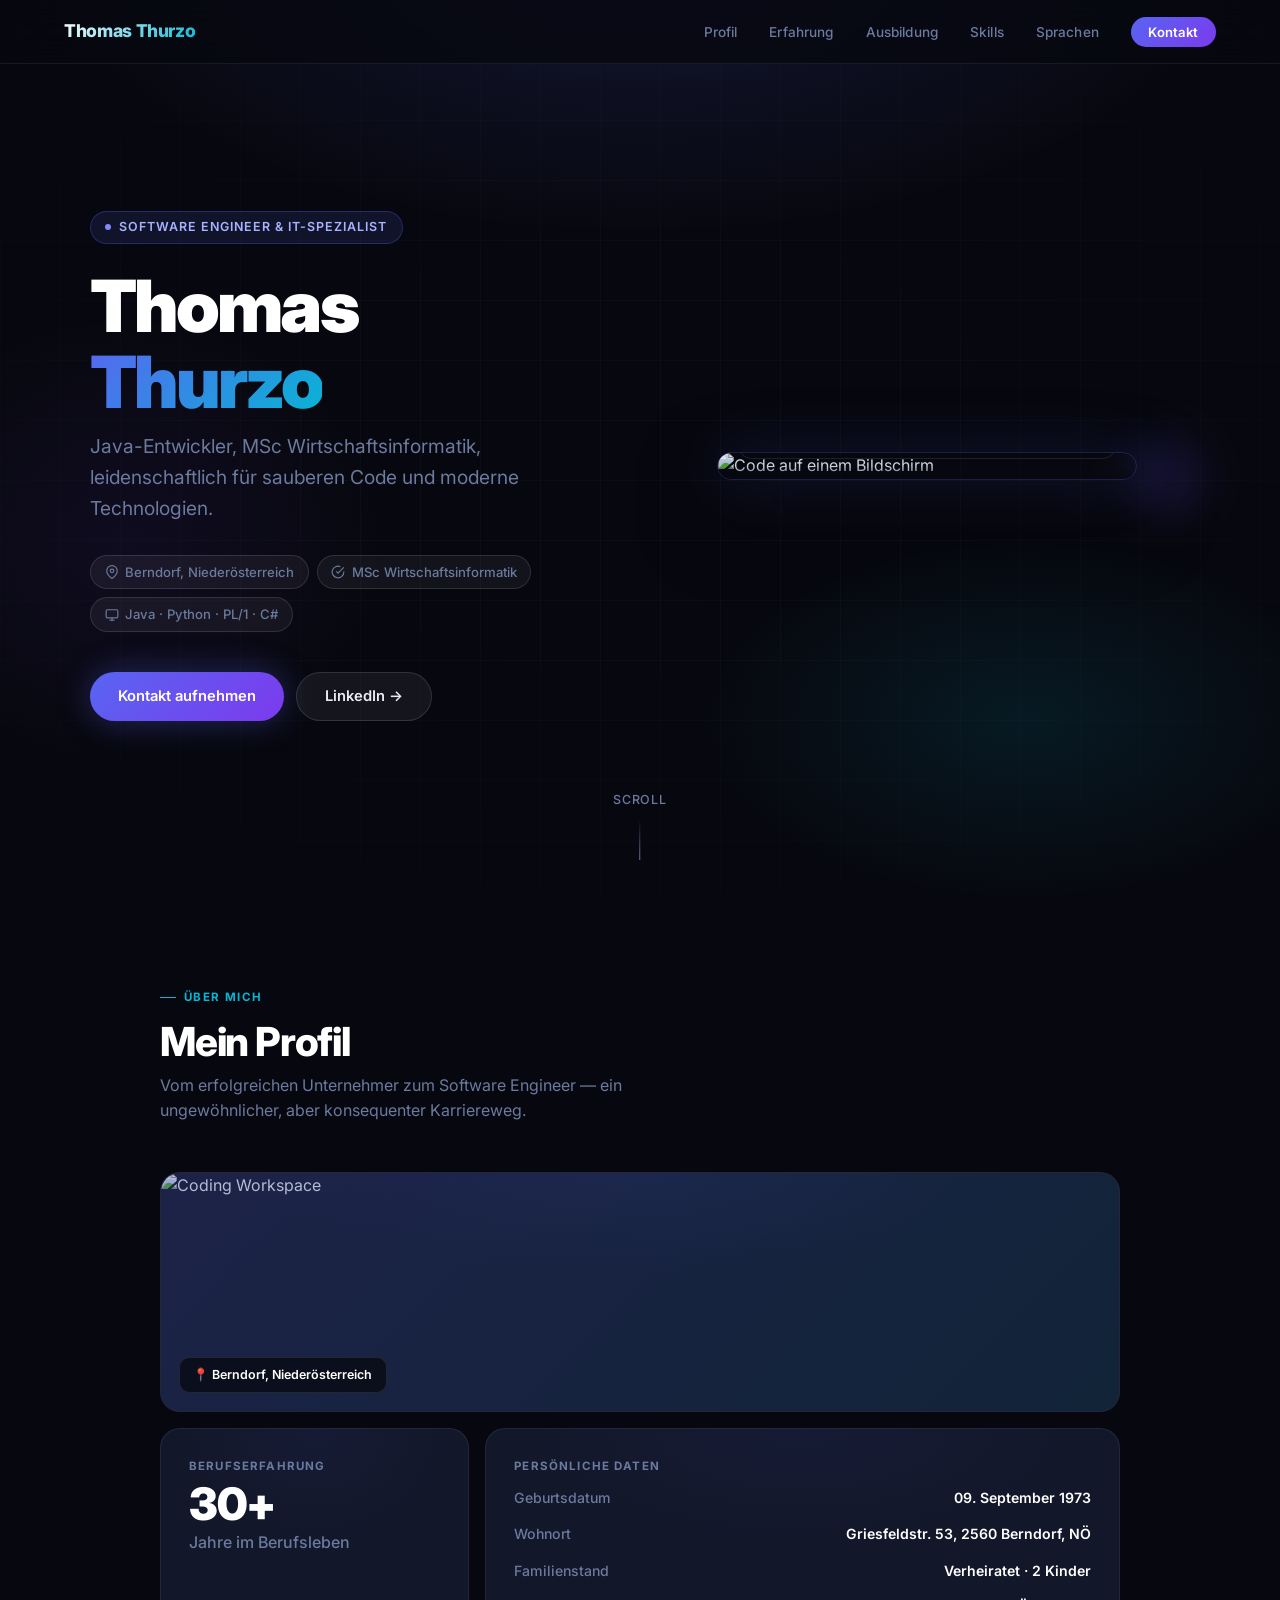
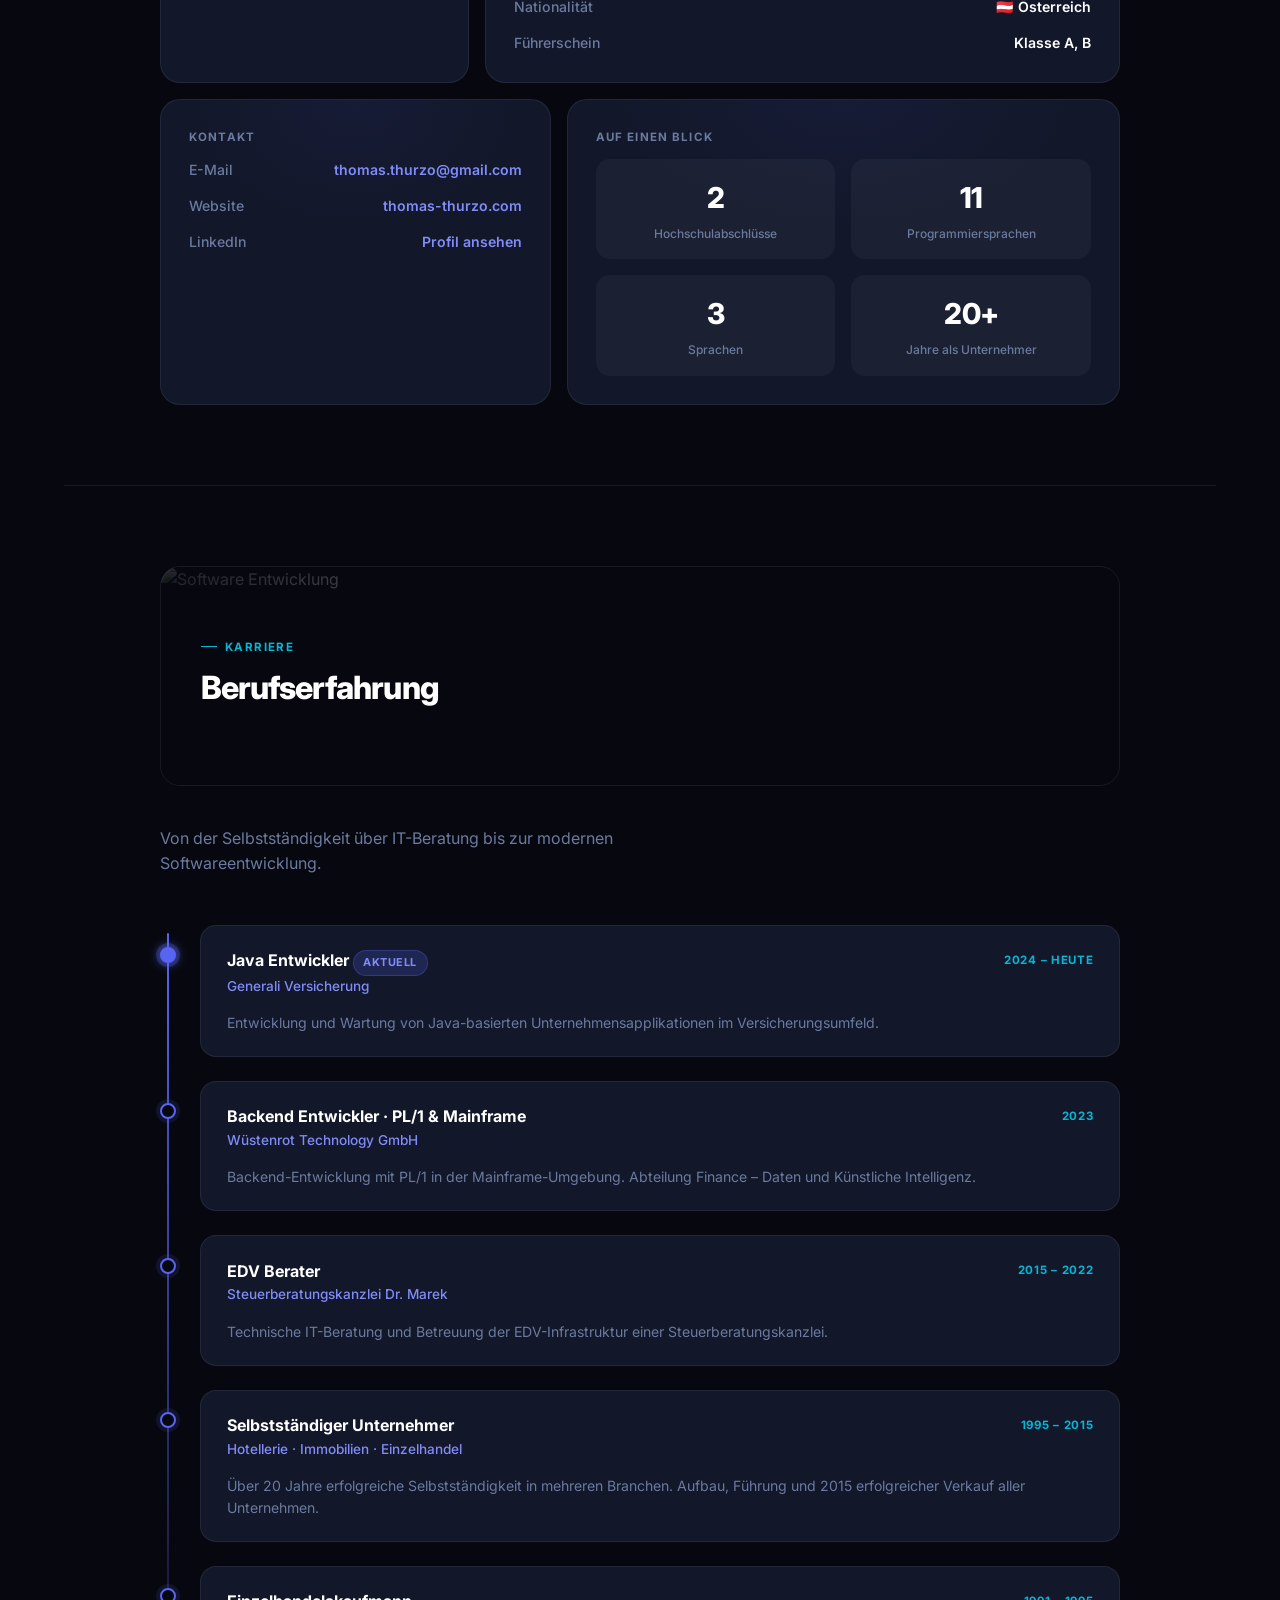
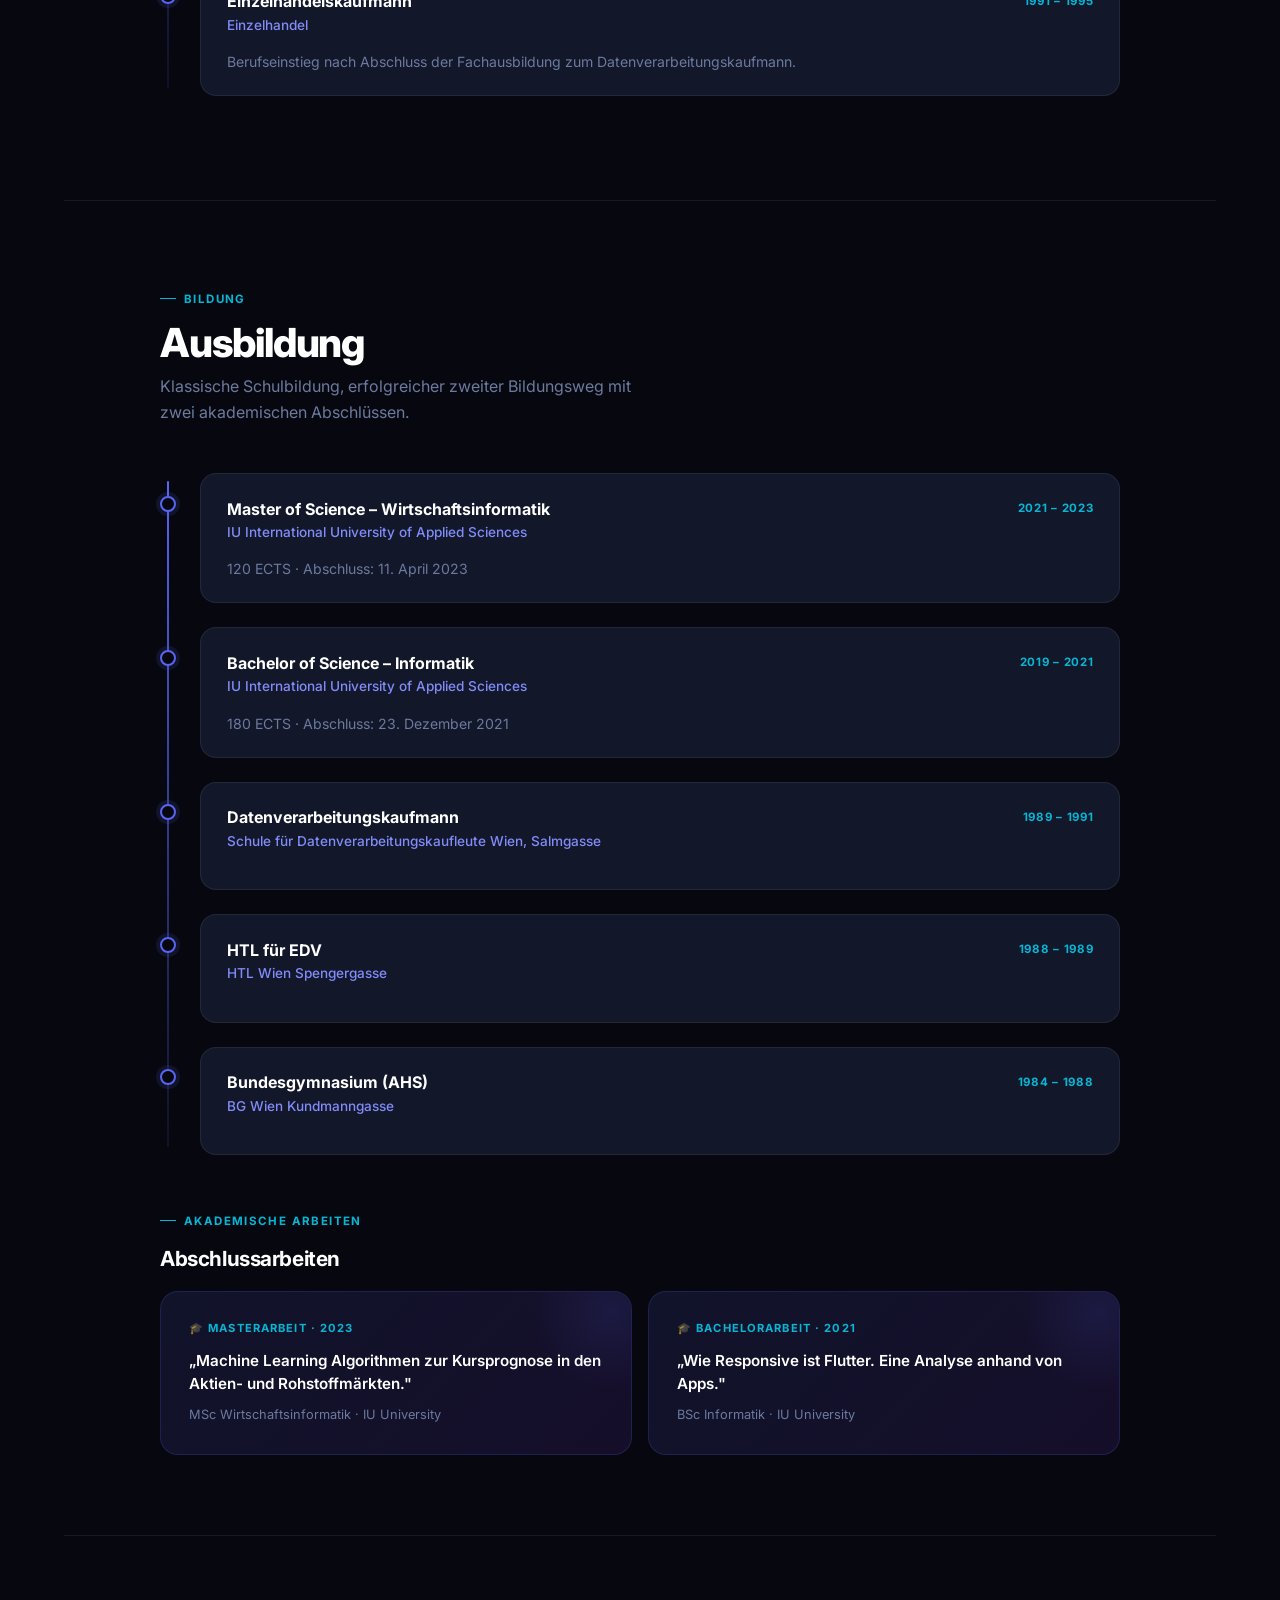
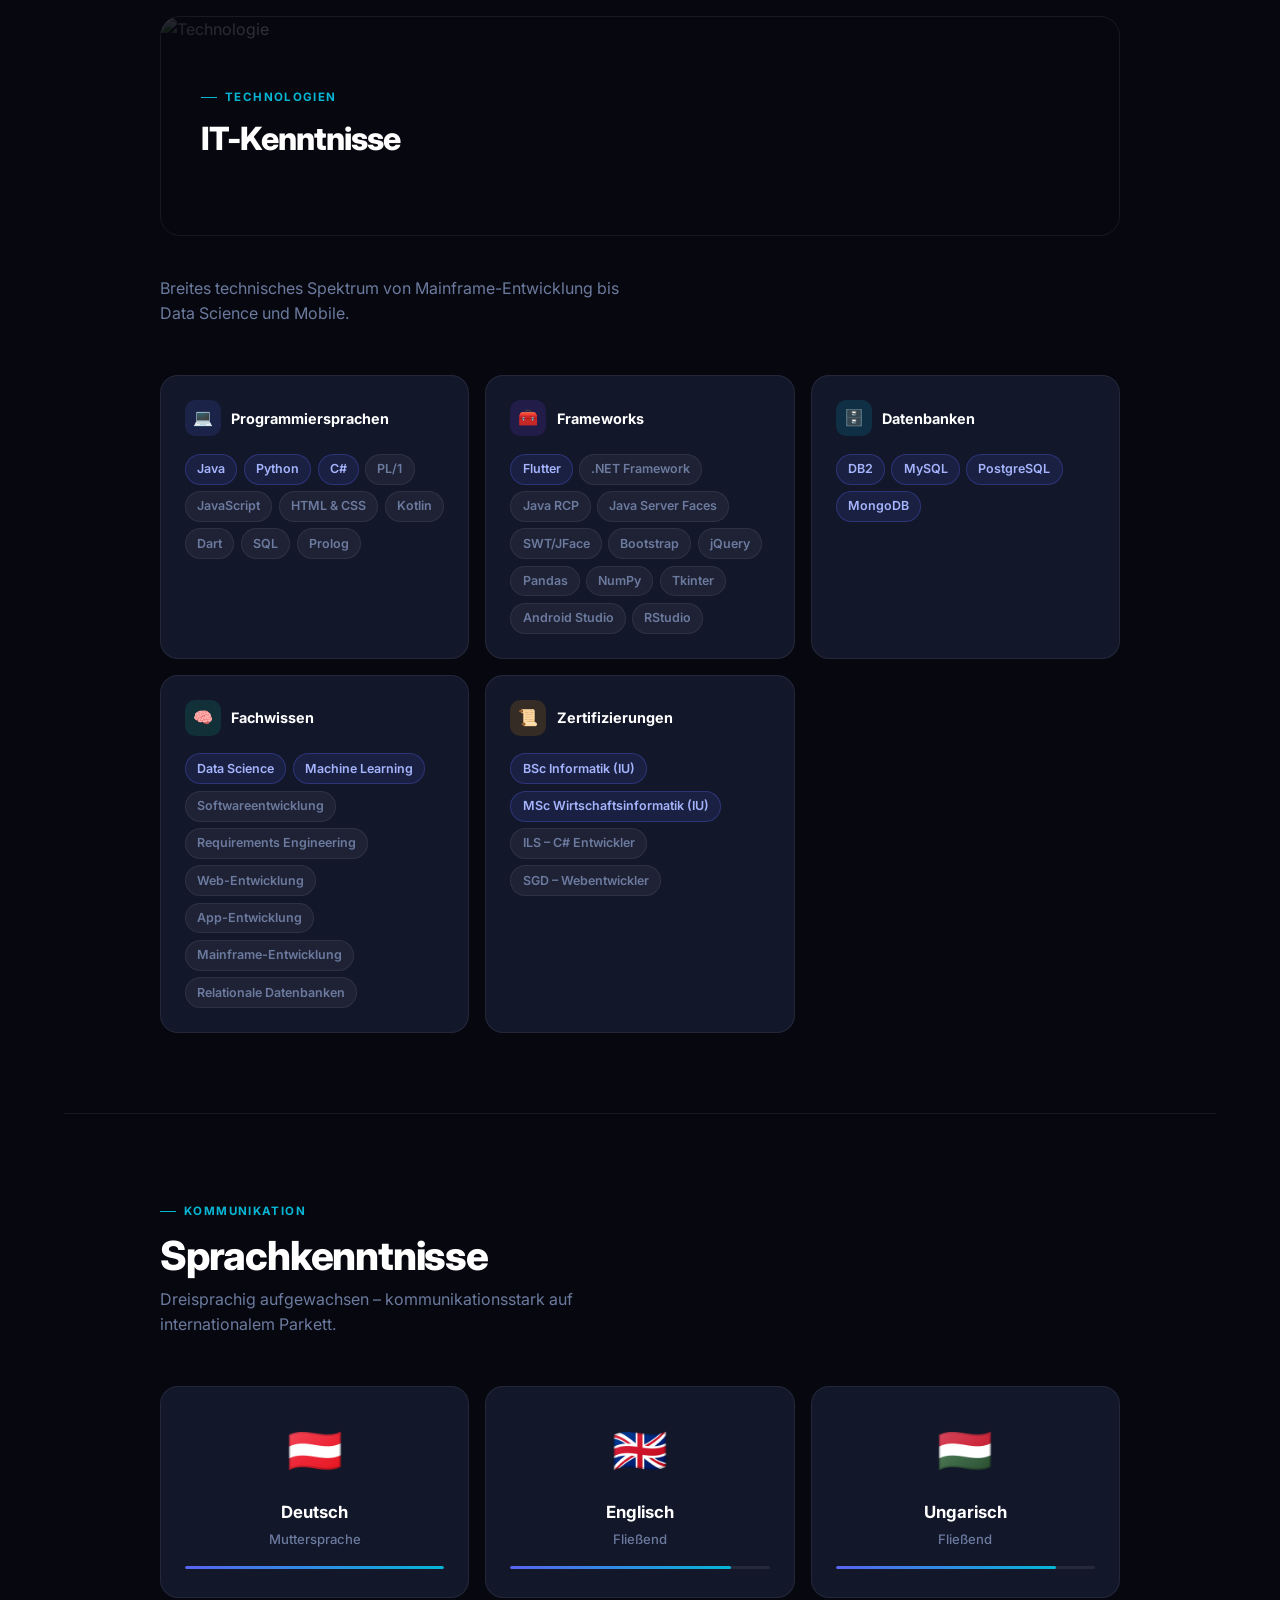
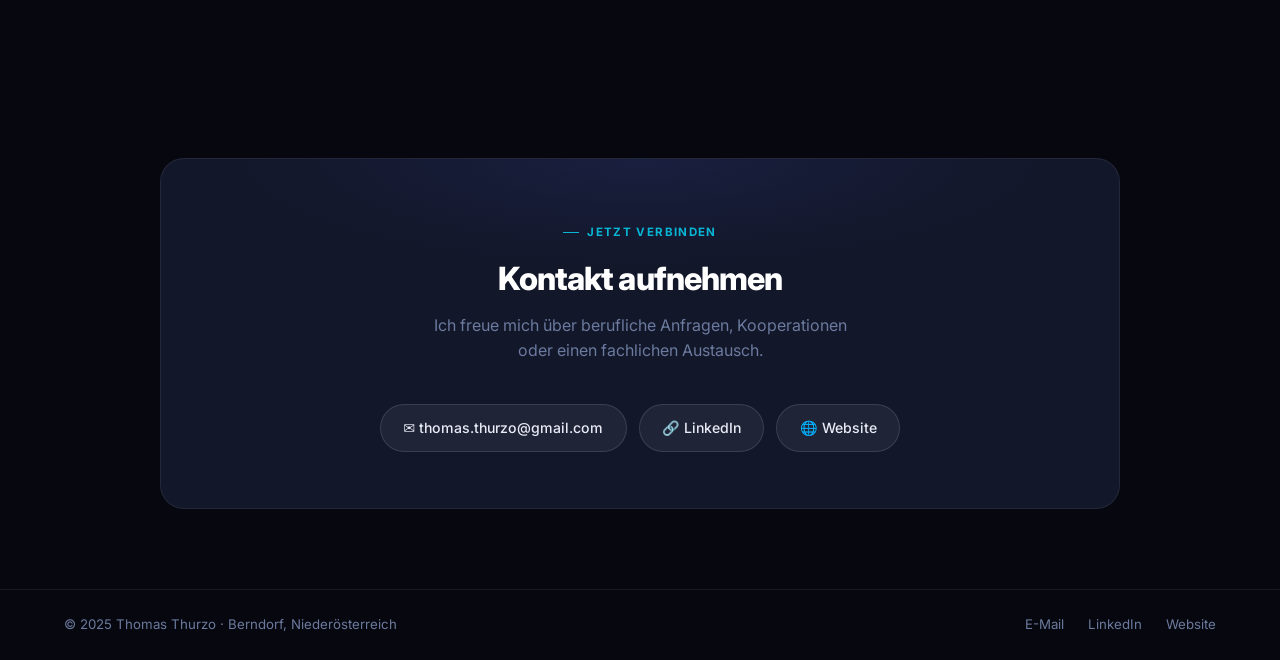
==== commit 6a25c6ab: "Umbenennung der Datei zu index.html" ====
--- a/index.html
+++ b/index.html
@@ -1,447 +1,575 @@
 <!DOCTYPE html>
-<html lang="zxx">
+<html lang="de">
 
 <head>
-  <!-- Required meta tags-->
-  <meta charset="utf-8">
-
-  <!-- Title-->
-  <title>Thomas Thurzo Website</title>
-
-  <!-- Description-->
-  <meta name="description" content=" Personal Portfolio / Resume / CV / vCard Template">
-  <meta name="viewport" content="width=device-width, initial-scale=1, shrink-to-fit=no">
-  <meta name="description" content="Eine Beschreibung für die Website">
-
-  <!-- Favicons-->
-  <link rel="apple-touch-icon" sizes="180x180" href="img/favicons/apple-touch-icon.png">
-  <link rel="icon" type="image/png" sizes="32x32" href="img/favicons/favicon-32x32.png">
-  <link rel="icon" type="image/png" sizes="16x16" href="img/favicons/favicon-16x16.png">
-
-  <!-- Web fonts-->
-  <link href="https://fonts.googleapis.com/css?family=Open+Sans:300,300i,400,400i,600,600i,700,700i,800,800i"
-    rel="stylesheet">
-
-  <!-- CSS vendors-->
-  <link rel="stylesheet" href="css/bootstrap-custom.css">
-  <link rel="stylesheet" href="css/ionicons.min.css">
-  <link rel="stylesheet" href="css/owl.carousel.min.css">
-  <link rel="stylesheet" href="css/owl.theme.default.min.css">
-  <link rel="stylesheet" href="css/simplebar.min.css">
-  <link rel="stylesheet" href="css/jquery.mb.YTPlayer.min.css">
-
-  <!-- Main CSS-->
-  <link rel="stylesheet" href="css/main.css">
-
-  <!-- CSS Color scheme-->
-  <link id="color-scheme" rel="stylesheet" href="css/colors/main-red.css">
-
-  <!-- Custom CSS (Add your custom CSS styles to this file)-->
-  <link rel="stylesheet" href="css/custom.css">
+  <meta charset="UTF-8" />
+  <meta name="viewport" content="width=device-width, initial-scale=1.0" />
+  <title>Thomas Thurzo – Software Engineer</title>
+  <link rel="stylesheet" href="thomas-thurzo-cv.css" />
 </head>
 
 <body>
-  <!-- Preloader-->
-  <div class="preloader">
-    <div class="preloader-block">
-      <div class="preloader-icon"><span class="loading-dot loading-dot-1"></span><span
-          class="loading-dot loading-dot-2"></span><span class="loading-dot loading-dot-3"></span></div>
-    </div>
-  </div>
-  <div class="main-wrapper">
-    <!-- Sidebar-->
-    <header>
-      <nav class="navbar d-md-block d-lg-none fixed-top mobile-navbar"><button class="navbar-toggler mr-auto"
-          type="button" data-toggle="collapse" data-target="#mobileNavbarSupportedContent"
-          aria-controls="mobileNavbarSupportedContent" aria-expanded="false" aria-label="Toggle navigation"><span
-            class="nav-btn">Menu</span></button>
-        <div class="collapse navbar-collapse order-1" id="mobileNavbarSupportedContent">
-          <ul class="navbar-nav mr-auto"></ul>
-        </div>
-      </nav>
-      <nav class="sidebar" data-simplebar>
-        <div class="sidebar-header"><a href="#home" data-scroll><img class="img-fluid sidebar-avatar"
-              src="img/profilBild.jpeg" alt="Profile avatar"></a><span class="sidebar-name">Thomas Thurzo, MSc.</span>
-          <p class="sidebar-status">Informatik</p>
-        </div>
-        <div class="sidebar-menu">
-          <ul class="list-unstyled list-menu">
-            <li><a class="nav-link" href="#home-area" data-scroll>Test</a></li>
-            <li><a class="nav-link" href="#about-area" data-scroll>About</a></li>
-            <li><a class="nav-link" href="#services-area" data-scroll>Skills</a></li>
-            <li><a class="nav-link" href="#testimonials-area" data-scroll>Coding Challenges</a></li>
-            <li><a class="nav-link" href="#contact-area" data-scroll>Kontakt</a></li>
-          </ul>
-        </div>
-      </nav>
-    </header>
-    <div class="sections-wrapper">
-      <!-- Sections-->
-
-      <!-- Home-->
-      <section class="home-area element-cover-bg" id="home-area" style="background-image:url(img/kinderBild.jpeg)">
-        <div class="container h-100">
-          <div class="row h-100 align-items-center justify-content-center">
-            <div class="col-12 col-lg-8 home-content text-center">
-              <h1 class="home-name">Thomas <span>Thurzo</span></h1>
-              <h4 class="cd-headline clip home-headline">Ich bin <span class="cd-words-wrapper single-headline"><b
-                    class="is-visible">Frontend Entwickler</b><b>Backend Entwickler</b><b>Software Entwickler</b></span>
-              </h4>
-            </div><a href="#about-area" data-scroll>
-              <div class="home-mouse">
-                <div class="mouse-shape">
-                  <div class="mouse-wheel"></div>
-                </div>
-              </div>
-            </a>
-          </div>
-        </div>
-      </section>
-
-      <!-- About -->
-      <section class="single-section about-area" id="about-area">
-        <div class="container">
-          <div class="row">
-            <div class="col-12">
-              <div class="section-heading">
-                <h2 class="section-title">Über mich</h2>
-                <p class="section-description">Lernen Sie mich kennen</p>
-              </div>
-            </div>
-          </div>
-          <div class="row align-items-center">
-            <!-- Picture part-->
-            <div class="col-12 col-lg-5 about-img"><img class="img-fluid img-thumbnail" src="img/autoBild.jpeg"
-                alt="About Picture"></div>
-            <!-- Content part-->
-            <div class="col-12 col-lg-7 about-content">
-              <div class="content-block">
-                <h2 class="content-subtitle">Wer bin ich?</h2>
-                <h6 class="content-title">Ich heiße Thomas Thurzo und bin Software Entwickler.</h6>
-                <div class="content-description">
-                  <p>Ich lebe mit meiner Frau
-                    und meinen beiden Kindern in Niederösterreich. Ich habe einen Bachelor in Informatik und einen
-                    Master in Wirtschaftsinformatik über den zweiten Bildungsweg
-                    erlangt. Davor war ich über 20 Jahre als selbsständiger Unternehmer in der Wirtschaft tätig.
-                    Durch meine langjährige Erfahrung als selbständiger Unternehmer bin ich es gewohnt selbstständig,
-                    lösungs- und zielorientiert zu arbeiten.
-                    Ich kenne und verstehe daher die Wirtschaft nicht nur von der theoretischen Seite, sondern auch von
-                    der praktischen Seite.
-                  </p>
-                </div>
-                <address class="content-info">
-                  <div class="row">
-                    <div class="col-12 col-md-6 single-info"><span>Name:</span>
-                      <p>Thomas Thurzo</p>
-                    </div>
-                    <div class="col-12 col-md-6 single-info"><span>Email:</span>
-                      <p><a href="mailto:daniel@example.com">thomas.thurzo@gmail.com</a></p>
-                    </div>
-                  </div>
-                  <div class="row">
-                    <div class="col-12 col-md-6 single-info"><span>Alter:</span>
-                      <p>49</p>
-                    </div>
-                    <div class="col-12 col-md-6 single-info"><span>Wohnhaft:</span>
-                      <p>Berndorf, Österreich</p>
-                    </div>
-
-                  </div>
-              </div>
-            </div>
-      </section>
-
-      <!-- Skills -->
-      <section class="single-section alt-bg services-area" id="services-area">
-        <div class="container">
-          <div class="row">
-            <div class="col-12">
-              <div class="section-heading">
-                <h2 class="section-title">Meine Skills</h2>
-                <p class="section-description">Diverse Programmiersprachen und Frameworks</p>
-              </div>
-            </div>
-          </div>
-          <div class="row">
-
-            <!-- JAVA -->
-            <div class="col-12 col-md-6 col-lg-4">
-              <div class="single-service">
-                <h6 class="service-title">JAVA</h6>
-                <img src="img/java-icon.png" alt="JAVA Icon" width="96" height="96">
-                <p class="service-description">Software Entwicklung</p>
-              </div>
-            </div>
-
-            <!-- Python -->
-            <div class="col-12 col-md-6 col-lg-4">
-              <div class="single-service mb-0">
-                <h6 class="service-title">Python</h6>
-                <img src="img/python-icon.png" alt="Python Icon" width="96" height="96">
-                <p class="service-description">Software Entwicklung</p>
-              </div>
-            </div>
-
-            <!-- C# -->
-            <div class="col-12 col-md-6 col-lg-4">
-              <div class="single-service mb-lg-0">
-                <h6 class="service-title">C#</h6>
-                <img src="img/csharpIcon.svg" alt="C Sharp Icon">
-                <p class="service-description">C# Entwicklung</p>
-              </div>
-            </div>
-
-            <!-- Kotlin -->
-            <div class="col-12 col-md-6 col-lg-4">
-              <div class="single-service mb-0">
-                <h6 class="service-title">Kotlin</h6>
-                <img src="img/kotlin-icon.png" alt="Kotlin Icon" width="96" height="96">
-                <p class="service-description">Mobile Entwicklung</p>
-              </div>
-            </div>
-
-            <!-- Flutter -->
-            <div class="col-12 col-md-6 col-lg-4">
-              <div class="single-service">
-                <h6 class="service-title">Flutter</h6>
-                <img src="img/flutter-icon.png" alt="Flutter Icon" width="96" height="96">
-                <p class="service-description">Mobile Entwicklung</p>
-              </div>
-            </div>
-
-            <!-- HTML5 -->
-            <div class="col-12 col-md-6 col-lg-4">
-              <div class="single-service">
-                <h6 class="service-title">HTML5</h6>
-                <img src="img/htmlIcon.svg" alt="Html 5 Icon" width="96" height="96">
-                <p class="service-description">Frontend Entwicklung</p>
-              </div>
-            </div>
-
-            <!-- CSS3 -->
-            <div class="col-12 col-md-6 col-lg-4">
-              <div class="single-service">
-                <h6 class="service-title">CSS3</h6>
-                <img src="img/cssIcon.svg" alt="CSS 3 Icon" width="96" height="96">
-                <p class="service-description">Frontend Entwicklung</p>
-              </div>
-            </div>
-
-            <!-- JavaScript -->
-            <div class="col-12 col-md-6 col-lg-4">
-              <div class="single-service">
-                <h6 class="service-title">JavaScript</h6>
-                <img src="img/javaScriptIcon.svg" alt="JavaScript Icon">
-                <p class="service-description">Frontend Entwicklung</p>
-              </div>
-            </div>
-
-
-            <!-- SQL -->
-            <div class="col-12 col-md-6 col-lg-4">
-              <div class="single-service mb-md-0">
-                <h6 class="service-title">SQL</h6>
-                <img src="img/sqlIcon.svg" alt="SQL Icon" width="96" height="96">
-                <p class="service-description">Datenbanken</p>
-              </div>
-            </div>
-
-            <!-- Bootstrap -->
-            <div class="col-12 col-md-6 col-lg-4">
-              <div class="single-service mb-0">
-                <h6 class="service-title">Bootstrap</h6>
-                <img src="img/bootstrapIcon.svg" alt="Bootstrap Icon" width="96" height="96">
-                <p class="service-description">Frontend Design</p>
-              </div>
-            </div>
-
-            <!-- jQuery -->
-            <div class="col-12 col-md-6 col-lg-4">
-              <div class="single-service mb-0">
-                <h6 class="service-title">jQuery</h6>
-                <img src="img/jquery-icon.png" alt="jQuery Icon" width="96" height="96">
-                <p class="service-description">Frontend Entwicklung7</p>
-              </div>
-            </div>
-
-            <!-- Java Server Faces-->
-            <div class="col-12 col-md-6 col-lg-4">
-              <div class="single-service">
-                <h6 class="service-title">Java Server Faces</h6>
-                <img src="img/java-icon.png" alt="JAVA Icon" width="96" height="96">
-                <p class="service-description">Frontend Entwicklung</p>
-              </div>
-            </div>
-          </div>
-        </div>
-      </section>
-
-      <!-- Beauftrage Mich-->
-      <section class="single-section element-cover-bg hire-area" id="hire-area"
-        style="background-image:url(img/hire.jpg)">
-        <div class="container">
-          <div class="row row-custom">
-            <div class="col-12 col-md-8 content-part">
-              <h1 class="hire-title">Kontaktieren Sie mich!</h1>
-            </div>
-            <div class="col-12 col-md-4 button-part"><a class="btn hire-btn button-main button-scheme" data-scroll=""
-                href="#contact-area" role="button">Kontaktieren</a></div>
-          </div>
-        </div>
-      </section>
-
-      <!-- Coding Challenges -->
-      <section class="single-section testimonials-area alt-bg" id="testimonials-area">
-        <div class="container">
-          <div class="row">
-            <div class="col-12">
-              <div class="section-heading">
-                <h2 class="section-title">Coding Challenges</h2>
-                <p class="section-description">Einige kleine JavaScript Coding Projekte.</p>
-              </div>
-            </div>
-          </div>
-          <div class="owl-carousel owl-theme">
-
-            <!-- Snake App -->
-            <div class="single-review">
-              <p class="review-content">Snake Game</p>
-              <img src="img/snakeLogo.svg" alt="Snake Logo" width="300" height="300">
-              <a href="snake/index.html" target="_blank">
-                <button class="btn btn-lg btn-info mt-3">Start</button>
-              </a>
-            </div>
-
-            <!-- Kredit Hai JS App -->
-            <div class="single-review">
-              <p class="review-content">Kreditrechner</p>
-              <img src="img/kreditHaiLogo.svg" alt="Kredit Hai Logo" width="300" height="300">
-              <a href="kredit-hai/index.html" target="_blank">
-                <button class="btn btn-lg btn-info mt-3">Start</button>
-              </a>
-            </div>
-
-            <!-- Fizz Buzz JS App -->
-            <div class="single-review">
-              <p class="review-content">JavaScript Übung</p>
-              <img src="img/fizzBuzzLogo.svg" alt="Fizz Buzz Logo" width="300" height="300">
-              <a href="fizzBuzz/index.html" target="_blank">
-                <button class="btn btn-lg btn-info mt-3">Start</button>
-              </a>
-            </div>
-
-            <!-- Hundo JS App -->
-            <div class="single-review">
-              <p class="review-content">JavaScript Übung</p>
-              <img src="img/hundoLogo.svg" alt="Hundo Logo" width="300" height="300">
-              <a href="hundo/index.html" target="_blank">
-                <button class="btn btn-lg btn-info mt-3">Start</button>
-              </a>
-            </div>
-
-            <!-- Taco Cat JS App-->
-            <div class="single-review">
-              <p class="review-content">String Reverse</p>
-              <img src="img/tacoCatLogo.svg" alt="Taco Cat Logo" width="300" height="300">
-              <a href="tacoCat/index.html" target="_blank">
-                <button class="btn btn-lg btn-info mt-3">Start</button>
-              </a>
-            </div>
-
-            <!-- Rewind JS App -->
-            <div class="single-review">
-              <p class="review-content">JavaScript Übung</p>
-              <img src="img/rewindLogo.svg" alt="Rewind Logo" width="300" height="300">
-              <a href="rewind/index.html" target="_blank">
-                <button class="btn btn-lg btn-info mt-3">Start</button>
-              </a>
-            </div>
-
-          </div>
-        </div>
-      </section>
-
-      <!-- Kontakt -->
-      <section class="single-section contact-area alt-bg" id="contact-area">
-        <div class="container">
-          <div class="row">
-            <div class="col-12">
-              <div class="section-heading">
-                <h2 class="section-title">Eine Nachricht verschicken</h2>
-              </div>
-            </div>
-          </div>
-          <div class="row">
-
-            <!-- Contact form-->
-            <div class="col-12">
-              <form name="contact" class="contact-form" id="contact-form" data-netlify="true">
-                <div class="row">
-                  <div class="col-12 col-md-6 form-group"><input class="form-control" id="contact-name" type="text"
-                      name="name" placeholder="Name" required=""></div>
-                  <div class="col-12 col-md-6 form-group"><input class="form-control" id="contact-email" type="email"
-                      name="email" placeholder="E-mail" required=""></div>
-                  <div class="col-12 form-group"><input class="form-control" id="contact-subject" type="text"
-                      name="subject" placeholder="Betreff"></div>
-                  <div class="col-12 form-group form-message"><textarea class="form-control" id="contact-message"
-                      name="message" placeholder="Nachricht" rows="5" required=""></textarea></div>
-                  <div class="col-12 form-submit"><button class="btn button-main button-scheme" id="contact-submit"
-                      type="submit">Nachricht senden</button>
-                    <p class="contact-feedback"></p>
-                  </div>
-                </div>
-              </form>
-            </div>
-          </div>
-        </div>
-      </section>
-
-      <!-- Footer-->
-      <footer class="footer-area single-section">
-        <div class="container">
-          <div class="row contact-info">
-            <div class="col-12 col-sm-4">
-              <div class="single-info"><i class="info-icon icon ion-md-map"></i>
-                <p class="info-content">2560 Berndorf, Niederösterreich</p>
-              </div>
-            </div>
-            <div class="col-12 col-sm-4">
-              <div class="single-info"><i class="info-icon icon ion-md-call"></i>
-                <p class="info-content">Via Skype: thomas.thurzo</p>
-              </div>
-            </div>
-            <div class="col-12 col-sm-4">
-              <div class="single-info"><i class="info-icon icon ion-md-send"></i>
-                <p class="info-content"><a href="mailto:thomas.thurzo@gmail.com">thomas.thurzo@gmail.com</a></p>
-              </div>
-            </div>
-          </div>
-          <div class="row mini-footer">
-            <div class="social-medias col-12 col-lg-5"><a class="twitter" href="https://twitter.com/ThurzoThomas"
-                target="_blank"><i class="icon ion-logo-twitter"></i></a><a class="linkedin"
-                href="https://www.linkedin.com/in/thomas-thurzo-7b79a9123/" target="_blank"><i
-                  class="icon ion-logo-linkedin"></i></a><a class="github" href="https://github.com/Thomas-Thurzo"
-                target="_blank"><i class="icon ion-logo-github"></i></a></div>
-            <p class="copyright-notice col-12 col-lg-7">Copyright © 2022 Developed by Thomas Thurzo</p>
-          </div>
-        </div>
-      </footer>
-    </div>
-  </div>
-
-  <!-- JavaScripts-->
-  <script src="js/jquery.min.js"></script>
-  <script src="js/bootstrap.bundle.min.js"></script>
-  <script src="js/isotope.pkgd.min.js"></script>
-  <script src="js/animatedModal.js"></script>
-  <script src="js/owl.carousel.min.js"></script>
-  <script src="js/simplebar.min.js"></script>
-  <script src="js/jquery.mb.YTPlayer.min.js"></script>
-  <script src="js/particles.js"></script>
-  <script src="js/main.js"></script>
-
-  <!-- Custom JS (Add your custom JS scripts to this file)-->
-  <script src="js/custom.js"></script>
+
+  <!-- NAV -->
+  <nav id="nav">
+    <a class="nav-brand" href="#hero">Thomas Thurzo</a>
+    <button class="hamburger" onclick="document.querySelector('.nav-links').classList.toggle('open')" aria-label="Menü">
+      <span></span><span></span><span></span>
+    </button>
+    <ul class="nav-links" id="navLinks">
+      <li><a href="#ueber-mich">Profil</a></li>
+      <li><a href="#erfahrung">Erfahrung</a></li>
+      <li><a href="#ausbildung">Ausbildung</a></li>
+      <li><a href="#kenntnisse">Skills</a></li>
+      <li><a href="#sprachen">Sprachen</a></li>
+      <li><a href="#kontakt" class="nav-cta">Kontakt</a></li>
+    </ul>
+  </nav>
+
+  <!-- HERO -->
+  <section class="hero" id="hero">
+    <div class="hero-bg"></div>
+    <div class="hero-grid-lines"></div>
+    <div class="hero-inner">
+      <div class="hero-content">
+        <div class="hero-eyebrow">Software Engineer &amp; IT-Spezialist</div>
+        <h1>Thomas<br><span>Thurzo</span></h1>
+        <p class="hero-sub">Java-Entwickler, MSc Wirtschaftsinformatik, leidenschaftlich für sauberen Code und moderne
+          Technologien.</p>
+        <div class="hero-pills">
+          <span class="hero-pill">
+            <svg viewBox="0 0 24 24" fill="none" stroke="currentColor" stroke-width="2">
+              <path d="M21 10c0 7-9 13-9 13s-9-6-9-13a9 9 0 0118 0z" />
+              <circle cx="12" cy="10" r="3" />
+            </svg>
+            Berndorf, Niederösterreich
+          </span>
+          <span class="hero-pill">
+            <svg viewBox="0 0 24 24" fill="none" stroke="currentColor" stroke-width="2">
+              <path d="M22 11.08V12a10 10 0 11-5.93-9.14" />
+              <polyline points="22 4 12 14.01 9 11.01" />
+            </svg>
+            MSc Wirtschaftsinformatik
+          </span>
+          <span class="hero-pill">
+            <svg viewBox="0 0 24 24" fill="none" stroke="currentColor" stroke-width="2">
+              <rect x="2" y="3" width="20" height="14" rx="2" />
+              <line x1="8" y1="21" x2="16" y2="21" />
+              <line x1="12" y1="17" x2="12" y2="21" />
+            </svg>
+            Java · Python · PL/1 · C#
+          </span>
+        </div>
+        <div class="hero-btns">
+          <a class="btn btn-primary" href="#kontakt">Kontakt aufnehmen</a>
+          <a class="btn btn-ghost" href="https://www.linkedin.com/in/thomas-thurzo-7b79a9123/" target="_blank"
+            rel="noopener">LinkedIn →</a>
+        </div>
+      </div>
+
+      <!-- Hero Bild rechts -->
+      <div class="hero-img-panel">
+        <div class="hero-img-deco"></div>
+        <div class="hero-img-frame">
+          <img src="https://images.unsplash.com/photo-1461749280684-dccba630e2f6?w=600&q=80&fit=crop"
+            alt="Code auf einem Bildschirm" loading="lazy" />
+          <div class="hero-img-badge">
+            <div class="hero-img-badge-dot"></div>
+            <div>
+              <div class="hero-img-badge-text">Java Entwickler</div>
+              <div class="hero-img-badge-sub">Generali Versicherung · 2024</div>
+            </div>
+          </div>
+        </div>
+      </div>
+    </div><!-- /hero-inner -->
+
+    <div class="hero-scroll">
+      <span>Scroll</span>
+      <div class="hero-scroll-line"></div>
+    </div>
+  </section>
+
+  <!-- PROFIL -->
+  <section id="ueber-mich">
+    <div class="container">
+      <div class="sec-label">Über mich</div>
+      <h2 class="sec-title">Mein Profil</h2>
+      <p class="sec-desc">Vom erfolgreichen Unternehmer zum Software Engineer — ein ungewöhnlicher, aber konsequenter
+        Karriereweg.</p>
+
+      <div class="bento">
+        <!-- Bild: Workspace -->
+        <div class="bento-card bento-img b-col-12" style="height:240px">
+          <img src="https://images.unsplash.com/photo-1498050108023-c5249f4df085?w=1200&q=80&fit=crop"
+            alt="Coding Workspace" />
+          <div class="bento-img-overlay"></div>
+          <div class="bento-img-label">📍 Berndorf, Niederösterreich</div>
+        </div>
+
+        <!-- Stat: Jahre Erfahrung -->
+        <div class="bento-card b-col-4">
+          <div class="bento-label">Berufserfahrung</div>
+          <div class="bento-big">30+<span>Jahre im Berufsleben</span></div>
+        </div>
+
+        <!-- Persönliche Daten -->
+        <div class="bento-card b-col-8">
+          <div class="bento-label">Persönliche Daten</div>
+          <div class="info-list" style="margin-top:.75rem">
+            <div class="info-row"><span class="k">Geburtsdatum</span><span class="v">09. September 1973</span></div>
+            <div class="info-row"><span class="k">Wohnort</span><span class="v">Griesfeldstr. 53, 2560 Berndorf,
+                NÖ</span></div>
+            <div class="info-row"><span class="k">Familienstand</span><span class="v">Verheiratet · 2 Kinder</span>
+            </div>
+            <div class="info-row"><span class="k">Nationalität</span><span class="v">🇦🇹 Österreich</span></div>
+            <div class="info-row"><span class="k">Führerschein</span><span class="v">Klasse A, B</span></div>
+          </div>
+        </div>
+
+        <!-- Kontakt -->
+        <div class="bento-card b-col-5">
+          <div class="bento-label">Kontakt</div>
+          <div class="info-list" style="margin-top:.75rem">
+            <div class="info-row"><span class="k">E-Mail</span><span class="v"><a
+                  href="mailto:thomas.thurzo@gmail.com">thomas.thurzo@gmail.com</a></span></div>
+            <div class="info-row"><span class="k">Website</span><span class="v"><a href="http://www.thomas-thurzo.com"
+                  target="_blank">thomas-thurzo.com</a></span></div>
+            <div class="info-row"><span class="k">LinkedIn</span><span class="v"><a
+                  href="https://www.linkedin.com/in/thomas-thurzo-7b79a9123/" target="_blank">Profil ansehen</a></span>
+            </div>
+          </div>
+        </div>
+
+        <!-- Stats -->
+        <div class="bento-card b-col-7">
+          <div class="bento-label">Auf einen Blick</div>
+          <div class="stat-grid" style="margin-top:.75rem">
+            <div class="stat-item">
+              <div class="stat-num">2</div>
+              <div class="stat-label">Hochschulabschlüsse</div>
+            </div>
+            <div class="stat-item">
+              <div class="stat-num">11</div>
+              <div class="stat-label">Programmiersprachen</div>
+            </div>
+            <div class="stat-item">
+              <div class="stat-num">3</div>
+              <div class="stat-label">Sprachen</div>
+            </div>
+            <div class="stat-item">
+              <div class="stat-num">20+</div>
+              <div class="stat-label">Jahre als Unternehmer</div>
+            </div>
+          </div>
+        </div>
+      </div>
+    </div>
+  </section>
+
+  <div class="divider"></div>
+
+  <!-- BERUFSERFAHRUNG -->
+  <section id="erfahrung">
+    <div class="container">
+      <div class="img-banner">
+        <img src="https://images.unsplash.com/photo-1504639725590-34d0984388bd?w=1400&q=80&fit=crop"
+          alt="Software Entwicklung" loading="lazy" />
+        <div class="img-banner-overlay"></div>
+        <div class="img-banner-content">
+          <div class="sec-label">Karriere</div>
+          <h2>Berufserfahrung</h2>
+        </div>
+      </div>
+      <p class="sec-desc">Von der Selbstständigkeit über IT-Beratung bis zur modernen Softwareentwicklung.</p>
+
+      <div class="tl-wrap">
+        <div class="tl-item current">
+          <div class="tl-dot"></div>
+          <div class="tl-card">
+            <div class="tl-head">
+              <div>
+                <div class="tl-title">Java Entwickler <span class="badge-now">Aktuell</span></div>
+                <div class="tl-org">Generali Versicherung</div>
+              </div>
+              <div class="tl-date">2024 – heute</div>
+            </div>
+            <div class="tl-desc">Entwicklung und Wartung von Java-basierten Unternehmensapplikationen im
+              Versicherungsumfeld.</div>
+          </div>
+        </div>
+
+        <div class="tl-item">
+          <div class="tl-dot"></div>
+          <div class="tl-card">
+            <div class="tl-head">
+              <div>
+                <div class="tl-title">Backend Entwickler · PL/1 &amp; Mainframe</div>
+                <div class="tl-org">Wüstenrot Technology GmbH</div>
+              </div>
+              <div class="tl-date">2023</div>
+            </div>
+            <div class="tl-desc">Backend-Entwicklung mit PL/1 in der Mainframe-Umgebung. Abteilung Finance – Daten und
+              Künstliche Intelligenz.</div>
+          </div>
+        </div>
+
+        <div class="tl-item">
+          <div class="tl-dot"></div>
+          <div class="tl-card">
+            <div class="tl-head">
+              <div>
+                <div class="tl-title">EDV Berater</div>
+                <div class="tl-org">Steuerberatungskanzlei Dr. Marek</div>
+              </div>
+              <div class="tl-date">2015 – 2022</div>
+            </div>
+            <div class="tl-desc">Technische IT-Beratung und Betreuung der EDV-Infrastruktur einer
+              Steuerberatungskanzlei.</div>
+          </div>
+        </div>
+
+        <div class="tl-item">
+          <div class="tl-dot"></div>
+          <div class="tl-card">
+            <div class="tl-head">
+              <div>
+                <div class="tl-title">Selbstständiger Unternehmer</div>
+                <div class="tl-org">Hotellerie · Immobilien · Einzelhandel</div>
+              </div>
+              <div class="tl-date">1995 – 2015</div>
+            </div>
+            <div class="tl-desc">Über 20 Jahre erfolgreiche Selbstständigkeit in mehreren Branchen. Aufbau, Führung und
+              2015 erfolgreicher Verkauf aller Unternehmen.</div>
+          </div>
+        </div>
+
+        <div class="tl-item">
+          <div class="tl-dot"></div>
+          <div class="tl-card">
+            <div class="tl-head">
+              <div>
+                <div class="tl-title">Einzelhandelskaufmann</div>
+                <div class="tl-org">Einzelhandel</div>
+              </div>
+              <div class="tl-date">1991 – 1995</div>
+            </div>
+            <div class="tl-desc">Berufseinstieg nach Abschluss der Fachausbildung zum Datenverarbeitungskaufmann.</div>
+          </div>
+        </div>
+      </div>
+    </div>
+  </section>
+
+  <div class="divider"></div>
+
+  <!-- AUSBILDUNG -->
+  <section id="ausbildung">
+    <div class="container">
+      <div class="sec-label">Bildung</div>
+      <h2 class="sec-title">Ausbildung</h2>
+      <p class="sec-desc">Klassische Schulbildung, erfolgreicher zweiter Bildungsweg mit zwei akademischen Abschlüssen.
+      </p>
+
+      <div class="tl-wrap" style="margin-bottom:3rem">
+        <div class="tl-item">
+          <div class="tl-dot"></div>
+          <div class="tl-card">
+            <div class="tl-head">
+              <div>
+                <div class="tl-title">Master of Science – Wirtschaftsinformatik</div>
+                <div class="tl-org">IU International University of Applied Sciences</div>
+              </div>
+              <div class="tl-date">2021 – 2023</div>
+            </div>
+            <div class="tl-desc">120 ECTS · Abschluss: 11. April 2023</div>
+          </div>
+        </div>
+
+        <div class="tl-item">
+          <div class="tl-dot"></div>
+          <div class="tl-card">
+            <div class="tl-head">
+              <div>
+                <div class="tl-title">Bachelor of Science – Informatik</div>
+                <div class="tl-org">IU International University of Applied Sciences</div>
+              </div>
+              <div class="tl-date">2019 – 2021</div>
+            </div>
+            <div class="tl-desc">180 ECTS · Abschluss: 23. Dezember 2021</div>
+          </div>
+        </div>
+
+        <div class="tl-item">
+          <div class="tl-dot"></div>
+          <div class="tl-card">
+            <div class="tl-head">
+              <div>
+                <div class="tl-title">Datenverarbeitungskaufmann</div>
+                <div class="tl-org">Schule für Datenverarbeitungskaufleute Wien, Salmgasse</div>
+              </div>
+              <div class="tl-date">1989 – 1991</div>
+            </div>
+          </div>
+        </div>
+
+        <div class="tl-item">
+          <div class="tl-dot"></div>
+          <div class="tl-card">
+            <div class="tl-head">
+              <div>
+                <div class="tl-title">HTL für EDV</div>
+                <div class="tl-org">HTL Wien Spengergasse</div>
+              </div>
+              <div class="tl-date">1988 – 1989</div>
+            </div>
+          </div>
+        </div>
+
+        <div class="tl-item">
+          <div class="tl-dot"></div>
+          <div class="tl-card">
+            <div class="tl-head">
+              <div>
+                <div class="tl-title">Bundesgymnasium (AHS)</div>
+                <div class="tl-org">BG Wien Kundmanngasse</div>
+              </div>
+              <div class="tl-date">1984 – 1988</div>
+            </div>
+          </div>
+        </div>
+      </div>
+
+      <!-- Abschlussarbeiten -->
+      <div class="sec-label">Akademische Arbeiten</div>
+      <h3 style="font-size:1.3rem;font-weight:700;color:#fff;letter-spacing:-.02em;margin-bottom:1rem">Abschlussarbeiten
+      </h3>
+      <div class="thesis-grid">
+        <div class="thesis-card">
+          <div class="thesis-type">🎓 Masterarbeit · 2023</div>
+          <div class="thesis-title">„Machine Learning Algorithmen zur Kursprognose in den Aktien- und Rohstoffmärkten."
+          </div>
+          <div class="thesis-sub">MSc Wirtschaftsinformatik · IU University</div>
+        </div>
+        <div class="thesis-card">
+          <div class="thesis-type">🎓 Bachelorarbeit · 2021</div>
+          <div class="thesis-title">„Wie Responsive ist Flutter. Eine Analyse anhand von Apps."</div>
+          <div class="thesis-sub">BSc Informatik · IU University</div>
+        </div>
+      </div>
+    </div>
+  </section>
+
+  <div class="divider"></div>
+
+  <!-- SKILLS -->
+  <section id="kenntnisse">
+    <div class="container">
+      <div class="img-banner">
+        <img src="https://images.unsplash.com/photo-1555949963-aa79dcee981c?w=1400&q=80&fit=crop" alt="Technologie"
+          loading="lazy" />
+        <div class="img-banner-overlay"></div>
+        <div class="img-banner-content">
+          <div class="sec-label">Technologien</div>
+          <h2>IT-Kenntnisse</h2>
+        </div>
+      </div>
+      <p class="sec-desc">Breites technisches Spektrum von Mainframe-Entwicklung bis Data Science und Mobile.</p>
+
+      <div class="skills-grid">
+        <div class="skill-card">
+          <div class="skill-card-head">
+            <div class="skill-icon ic-blue">💻</div>
+            Programmiersprachen
+          </div>
+          <div class="tags">
+            <span class="tag hi">Java</span>
+            <span class="tag hi">Python</span>
+            <span class="tag hi">C#</span>
+            <span class="tag">PL/1</span>
+            <span class="tag">JavaScript</span>
+            <span class="tag">HTML &amp; CSS</span>
+            <span class="tag">Kotlin</span>
+            <span class="tag">Dart</span>
+            <span class="tag">SQL</span>
+            <span class="tag">Prolog</span>
+          </div>
+        </div>
+
+        <div class="skill-card">
+          <div class="skill-card-head">
+            <div class="skill-icon ic-purple">🧰</div>
+            Frameworks
+          </div>
+          <div class="tags">
+            <span class="tag hi">Flutter</span>
+            <span class="tag">.NET Framework</span>
+            <span class="tag">Java RCP</span>
+            <span class="tag">Java Server Faces</span>
+            <span class="tag">SWT/JFace</span>
+            <span class="tag">Bootstrap</span>
+            <span class="tag">jQuery</span>
+            <span class="tag">Pandas</span>
+            <span class="tag">NumPy</span>
+            <span class="tag">Tkinter</span>
+            <span class="tag">Android Studio</span>
+            <span class="tag">RStudio</span>
+          </div>
+        </div>
+
+        <div class="skill-card">
+          <div class="skill-card-head">
+            <div class="skill-icon ic-cyan">🗄️</div>
+            Datenbanken
+          </div>
+          <div class="tags">
+            <span class="tag hi">DB2</span>
+            <span class="tag hi">MySQL</span>
+            <span class="tag hi">PostgreSQL</span>
+            <span class="tag hi">MongoDB</span>
+          </div>
+        </div>
+
+        <div class="skill-card">
+          <div class="skill-card-head">
+            <div class="skill-icon ic-green">🧠</div>
+            Fachwissen
+          </div>
+          <div class="tags">
+            <span class="tag hi">Data Science</span>
+            <span class="tag hi">Machine Learning</span>
+            <span class="tag">Softwareentwicklung</span>
+            <span class="tag">Requirements Engineering</span>
+            <span class="tag">Web-Entwicklung</span>
+            <span class="tag">App-Entwicklung</span>
+            <span class="tag">Mainframe-Entwicklung</span>
+            <span class="tag">Relationale Datenbanken</span>
+          </div>
+        </div>
+
+        <div class="skill-card">
+          <div class="skill-card-head">
+            <div class="skill-icon ic-orange">📜</div>
+            Zertifizierungen
+          </div>
+          <div class="tags">
+            <span class="tag hi">BSc Informatik (IU)</span>
+            <span class="tag hi">MSc Wirtschaftsinformatik (IU)</span>
+            <span class="tag">ILS – C# Entwickler</span>
+            <span class="tag">SGD – Webentwickler</span>
+          </div>
+        </div>
+      </div>
+    </div>
+  </section>
+
+  <div class="divider"></div>
+
+  <!-- SPRACHEN -->
+  <section id="sprachen">
+    <div class="container">
+      <div class="sec-label">Kommunikation</div>
+      <h2 class="sec-title">Sprachkenntnisse</h2>
+      <p class="sec-desc">Dreisprachig aufgewachsen – kommunikationsstark auf internationalem Parkett.</p>
+      <div class="lang-grid">
+        <div class="lang-card">
+          <span class="lang-flag">🇦🇹</span>
+          <div class="lang-name">Deutsch</div>
+          <div class="lang-level">Muttersprache</div>
+          <div class="lang-bar">
+            <div class="lang-fill" data-w="100"></div>
+          </div>
+        </div>
+        <div class="lang-card">
+          <span class="lang-flag">🇬🇧</span>
+          <div class="lang-name">Englisch</div>
+          <div class="lang-level">Fließend</div>
+          <div class="lang-bar">
+            <div class="lang-fill" data-w="85"></div>
+          </div>
+        </div>
+        <div class="lang-card">
+          <span class="lang-flag">🇭🇺</span>
+          <div class="lang-name">Ungarisch</div>
+          <div class="lang-level">Fließend</div>
+          <div class="lang-bar">
+            <div class="lang-fill" data-w="85"></div>
+          </div>
+        </div>
+      </div>
+    </div>
+  </section>
+
+  <!-- KONTAKT -->
+  <section id="kontakt" style="padding-bottom:0">
+    <div class="container" style="padding-bottom:5rem">
+      <div class="contact-box">
+        <div class="contact-inner">
+          <div class="sec-label" style="justify-content:center">Jetzt verbinden</div>
+          <h2>Kontakt aufnehmen</h2>
+          <p>Ich freue mich über berufliche Anfragen, Kooperationen oder einen fachlichen Austausch.</p>
+          <div class="contact-links">
+            <a class="contact-link" href="mailto:thomas.thurzo@gmail.com">✉️ thomas.thurzo@gmail.com</a>
+            <a class="contact-link" href="https://www.linkedin.com/in/thomas-thurzo-7b79a9123/" target="_blank"
+              rel="noopener">🔗 LinkedIn</a>
+            <a class="contact-link" href="http://www.thomas-thurzo.com" target="_blank" rel="noopener">🌐 Website</a>
+          </div>
+        </div>
+      </div>
+    </div>
+  </section>
+
+  <footer>
+    <p>© 2025 Thomas Thurzo · Berndorf, Niederösterreich</p>
+    <div class="footer-links">
+      <a href="mailto:thomas.thurzo@gmail.com">E-Mail</a>
+      <a href="https://www.linkedin.com/in/thomas-thurzo-7b79a9123/" target="_blank">LinkedIn</a>
+      <a href="http://www.thomas-thurzo.com" target="_blank">Website</a>
+    </div>
+  </footer>
+
+  <script>
+    // Scroll-Animationen
+    const io = new IntersectionObserver(entries => {
+      entries.forEach(e => {
+        if (!e.isIntersecting) return;
+        e.target.classList.add('vis');
+        e.target.querySelectorAll('.lang-fill[data-w]').forEach(b => {
+          b.style.width = b.dataset.w + '%';
+        });
+        io.unobserve(e.target);
+      });
+    }, { threshold: 0.12 });
+
+    document.querySelectorAll('.tl-item, .skill-card, .lang-card').forEach(el => io.observe(el));
+
+    // Sprachbalken beim Scrollen
+    const langIO = new IntersectionObserver(entries => {
+      entries.forEach(e => {
+        if (e.isIntersecting)
+          e.target.querySelectorAll('.lang-fill').forEach(b => { b.style.width = b.dataset.w + '%'; });
+      });
+    }, { threshold: 0.3 });
+    document.querySelectorAll('#sprachen').forEach(s => langIO.observe(s));
+
+    // Active Nav
+    const sections = document.querySelectorAll('section[id]');
+    const links = document.querySelectorAll('.nav-links a');
+    const spy = new IntersectionObserver(entries => {
+      entries.forEach(e => {
+        if (!e.isIntersecting) return;
+        links.forEach(a => a.classList.remove('active'));
+        const a = document.querySelector(`.nav-links a[href="#${e.target.id}"]`);
+        if (a) a.classList.add('active');
+      });
+    }, { rootMargin: '-40% 0px -55%' });
+    sections.forEach(s => spy.observe(s));
+
+    // Mobile Menü schließen
+    document.querySelectorAll('.nav-links a').forEach(a =>
+      a.addEventListener('click', () => document.querySelector('.nav-links').classList.remove('open'))
+    );
+  </script>
 </body>
 
 </html>
--- a/thomas-thurzo-cv.css
+++ b/thomas-thurzo-cv.css
@@ -0,0 +1,510 @@
+@import url('https://fonts.googleapis.com/css2?family=Inter:wght@300;400;500;600;700;800;900&display=swap');
+
+*,*::before,*::after{box-sizing:border-box;margin:0;padding:0}
+
+:root{
+  --bg:#07080f;
+  --bg2:#0e1120;
+  --surface:#12172a;
+  --border:rgba(255,255,255,.07);
+  --border2:rgba(255,255,255,.12);
+  --text:#e8eaf6;
+  --muted:#6b7a9e;
+  --grad1:#5865f2;
+  --grad2:#7c3aed;
+  --grad3:#06b6d4;
+  --glow:rgba(88,101,242,.35);
+}
+
+html{scroll-behavior:smooth}
+
+body{
+  font-family:'Inter',system-ui,sans-serif;
+  background:var(--bg);
+  color:var(--text);
+  line-height:1.6;
+  overflow-x:hidden;
+}
+
+/* scrollbar */
+::-webkit-scrollbar{width:6px}
+::-webkit-scrollbar-track{background:var(--bg)}
+::-webkit-scrollbar-thumb{background:var(--grad1);border-radius:3px}
+
+/* ── NAV ── */
+nav{
+  position:fixed;top:0;left:0;right:0;z-index:200;
+  display:flex;align-items:center;justify-content:space-between;
+  padding:0 clamp(1.5rem,5vw,4rem);
+  height:64px;
+  background:rgba(7,8,15,.8);
+  backdrop-filter:blur(20px);
+  border-bottom:1px solid var(--border);
+  transition:all .3s;
+}
+.nav-brand{
+  font-weight:800;font-size:1.1rem;
+  background:linear-gradient(135deg,#fff 0%,var(--grad3) 100%);
+  -webkit-background-clip:text;-webkit-text-fill-color:transparent;
+  text-decoration:none;letter-spacing:-.02em;
+}
+.nav-links{display:flex;gap:2rem;list-style:none;align-items:center}
+.nav-links a{
+  color:var(--muted);text-decoration:none;
+  font-size:.85rem;font-weight:500;
+  transition:color .2s;letter-spacing:.01em;
+}
+.nav-links a:hover,.nav-links a.active{color:#fff}
+.nav-cta{
+  background:linear-gradient(135deg,var(--grad1),var(--grad2));
+  color:#fff!important;
+  padding:.45rem 1.1rem;border-radius:50px;
+  font-size:.82rem!important;font-weight:600!important;
+}
+.hamburger{
+  display:none;flex-direction:column;gap:5px;
+  background:none;border:none;cursor:pointer;padding:4px;
+}
+.hamburger span{display:block;width:22px;height:2px;background:var(--text);border-radius:2px;transition:.3s}
+@media(max-width:780px){
+  .hamburger{display:flex}
+  .nav-links{
+    display:none;flex-direction:column;gap:0;
+    position:absolute;top:64px;left:0;right:0;
+    background:rgba(7,8,15,.97);
+    border-bottom:1px solid var(--border);
+    padding:.5rem 0;
+  }
+  .nav-links.open{display:flex}
+  .nav-links a{padding:.8rem 2rem;display:block}
+}
+
+/* ── HERO ── */
+.hero{
+  min-height:100vh;
+  display:flex;align-items:center;justify-content:center;
+  padding:6rem clamp(1.5rem,5vw,4rem) 4rem;
+  position:relative;overflow:hidden;
+}
+.hero-bg{
+  position:absolute;inset:0;z-index:0;
+  background:
+    radial-gradient(ellipse 80% 60% at 50% -10%,rgba(88,101,242,.18) 0%,transparent 60%),
+    radial-gradient(ellipse 50% 40% at 80% 80%,rgba(6,182,212,.1) 0%,transparent 50%),
+    radial-gradient(ellipse 40% 50% at 10% 60%,rgba(124,58,237,.08) 0%,transparent 50%);
+}
+.hero-grid-lines{
+  position:absolute;inset:0;z-index:0;
+  background-image:
+    linear-gradient(rgba(255,255,255,.025) 1px,transparent 1px),
+    linear-gradient(90deg,rgba(255,255,255,.025) 1px,transparent 1px);
+  background-size:60px 60px;
+  mask-image:radial-gradient(ellipse 80% 70% at 50% 50%,black 30%,transparent 100%);
+}
+.hero-content{
+  position:relative;z-index:1;
+  max-width:720px;width:100%;
+  animation:fadeUp .8s ease both;
+}
+.hero-eyebrow{
+  display:inline-flex;align-items:center;gap:.5rem;
+  background:rgba(88,101,242,.12);
+  border:1px solid rgba(88,101,242,.3);
+  color:#a5b4fc;
+  font-size:.78rem;font-weight:600;letter-spacing:.08em;text-transform:uppercase;
+  padding:.35rem .9rem;border-radius:50px;
+  margin-bottom:1.5rem;
+}
+.hero-eyebrow::before{content:'';width:6px;height:6px;background:#818cf8;border-radius:50%;animation:pulse 2s infinite}
+.hero h1{
+  font-size:clamp(2.8rem,6vw,4.5rem);
+  font-weight:900;line-height:1.05;letter-spacing:-.04em;
+  color:#fff;margin-bottom:.75rem;
+}
+.hero h1 span{
+  background:linear-gradient(135deg,var(--grad1) 0%,var(--grad3) 100%);
+  -webkit-background-clip:text;-webkit-text-fill-color:transparent;
+}
+.hero-sub{
+  font-size:clamp(1rem,2vw,1.2rem);color:var(--muted);
+  font-weight:400;margin-bottom:2rem;max-width:520px;
+}
+.hero-pills{
+  display:flex;flex-wrap:wrap;gap:.5rem;margin-bottom:2.5rem;
+}
+.hero-pill{
+  display:flex;align-items:center;gap:.4rem;
+  background:rgba(255,255,255,.05);
+  border:1px solid var(--border2);
+  color:var(--muted);
+  font-size:.82rem;font-weight:500;
+  padding:.35rem .85rem;border-radius:50px;
+}
+.hero-pill svg{width:14px;height:14px;flex-shrink:0}
+.hero-btns{display:flex;flex-wrap:wrap;gap:.75rem}
+.btn{
+  display:inline-flex;align-items:center;gap:.45rem;
+  padding:.75rem 1.75rem;border-radius:50px;
+  font-size:.92rem;font-weight:600;text-decoration:none;
+  transition:all .25s;cursor:pointer;border:none;
+}
+.btn-primary{
+  background:linear-gradient(135deg,var(--grad1),var(--grad2));
+  color:#fff;
+  box-shadow:0 0 32px var(--glow);
+}
+.btn-primary:hover{transform:translateY(-2px);box-shadow:0 0 48px var(--glow),0 8px 24px rgba(0,0,0,.3)}
+.btn-ghost{
+  background:rgba(255,255,255,.06);
+  border:1px solid var(--border2);
+  color:var(--text);
+}
+.btn-ghost:hover{background:rgba(255,255,255,.1);transform:translateY(-2px)}
+.hero-scroll{
+  position:absolute;bottom:2.5rem;left:50%;transform:translateX(-50%);
+  color:var(--muted);font-size:.78rem;font-weight:500;letter-spacing:.06em;text-transform:uppercase;
+  display:flex;flex-direction:column;align-items:center;gap:.6rem;
+  animation:bounce 2.5s infinite;
+}
+.hero-scroll-line{width:1px;height:40px;background:linear-gradient(180deg,transparent,var(--muted))}
+
+/* ── SECTION LAYOUT ── */
+section{padding:5rem clamp(1.5rem,5vw,4rem)}
+.container{max-width:960px;margin:0 auto}
+.sec-label{
+  display:inline-flex;align-items:center;gap:.5rem;
+  font-size:.72rem;font-weight:700;letter-spacing:.12em;text-transform:uppercase;
+  color:var(--grad3);margin-bottom:.75rem;
+}
+.sec-label::before{content:'';width:16px;height:1px;background:var(--grad3)}
+.sec-title{
+  font-size:clamp(1.8rem,3.5vw,2.5rem);font-weight:800;
+  color:#fff;letter-spacing:-.03em;line-height:1.15;
+  margin-bottom:.5rem;
+}
+.sec-desc{color:var(--muted);font-size:1rem;max-width:480px;margin-bottom:3rem}
+
+/* ── ABOUT / BENTO ── */
+.bento{
+  display:grid;
+  grid-template-columns:repeat(12,1fr);
+  grid-template-rows:auto;
+  gap:1rem;
+}
+.bento-card{
+  background:var(--surface);
+  border:1px solid var(--border);
+  border-radius:20px;
+  padding:1.75rem;
+  transition:border-color .3s,transform .3s;
+  position:relative;overflow:hidden;
+}
+.bento-card:hover{border-color:var(--border2);transform:translateY(-3px)}
+.bento-card::before{
+  content:'';position:absolute;inset:0;
+  background:radial-gradient(ellipse 60% 60% at 50% 0%,rgba(88,101,242,.06),transparent 70%);
+  pointer-events:none;
+}
+.b-col-7{grid-column:span 7}
+.b-col-5{grid-column:span 5}
+.b-col-4{grid-column:span 4}
+.b-col-8{grid-column:span 8}
+.b-col-12{grid-column:span 12}
+@media(max-width:700px){
+  .b-col-7,.b-col-5,.b-col-4,.b-col-8{grid-column:span 12}
+}
+.bento-label{font-size:.72rem;font-weight:700;letter-spacing:.1em;text-transform:uppercase;color:var(--muted);margin-bottom:.4rem}
+.bento-value{font-size:.95rem;font-weight:500;color:#fff}
+.bento-big{font-size:2.8rem;font-weight:900;color:#fff;letter-spacing:-.03em;line-height:1}
+.bento-big span{
+  font-size:1rem;font-weight:500;color:var(--muted);
+  letter-spacing:0;line-height:1.4;display:block;margin-top:.3rem;
+}
+.info-list{display:flex;flex-direction:column;gap:.85rem}
+.info-row{display:flex;justify-content:space-between;align-items:center;font-size:.88rem}
+.info-row .k{color:var(--muted);font-weight:500}
+.info-row .v{color:#fff;font-weight:600;text-align:right}
+.info-row a{color:#818cf8;text-decoration:none}
+.info-row a:hover{text-decoration:underline}
+.stat-grid{display:grid;grid-template-columns:1fr 1fr;gap:1rem}
+.stat-item{text-align:center;padding:1rem;background:rgba(255,255,255,.04);border-radius:14px}
+.stat-num{font-size:1.8rem;font-weight:800;color:#fff;letter-spacing:-.03em}
+.stat-label{font-size:.75rem;color:var(--muted);font-weight:500;margin-top:.2rem}
+
+/* ── TIMELINE ── */
+.tl-wrap{position:relative;padding-left:2.5rem}
+.tl-wrap::before{
+  content:'';position:absolute;left:7px;top:8px;bottom:8px;
+  width:2px;
+  background:linear-gradient(180deg,var(--grad1),rgba(88,101,242,.1));
+  border-radius:2px;
+}
+.tl-item{
+  position:relative;margin-bottom:1.5rem;
+  opacity:0;transform:translateX(-16px);
+  transition:opacity .5s ease,transform .5s ease;
+}
+.tl-item.vis{opacity:1;transform:none}
+.tl-dot{
+  position:absolute;left:-2.5rem;top:1.4rem;
+  width:16px;height:16px;
+  background:var(--bg);border:2px solid var(--grad1);
+  border-radius:50%;
+  box-shadow:0 0 0 4px rgba(88,101,242,.12);
+  transition:all .3s;
+}
+.tl-item:hover .tl-dot{background:var(--grad1);box-shadow:0 0 0 6px rgba(88,101,242,.2)}
+.tl-item.current .tl-dot{background:var(--grad1);box-shadow:0 0 0 4px rgba(88,101,242,.25),0 0 12px var(--grad1)}
+.tl-card{
+  background:var(--surface);
+  border:1px solid var(--border);
+  border-radius:16px;
+  padding:1.4rem 1.6rem;
+  transition:border-color .25s,box-shadow .25s;
+}
+.tl-item:hover .tl-card{border-color:rgba(88,101,242,.3);box-shadow:0 8px 40px rgba(88,101,242,.08)}
+.tl-head{display:flex;align-items:flex-start;justify-content:space-between;gap:1rem;margin-bottom:.5rem;flex-wrap:wrap}
+.tl-date{
+  font-size:.72rem;font-weight:700;letter-spacing:.06em;text-transform:uppercase;
+  color:var(--grad3);white-space:nowrap;padding-top:.15rem;
+}
+.tl-title{font-size:1rem;font-weight:700;color:#fff;flex:1}
+.tl-org{font-size:.85rem;font-weight:500;color:#818cf8;margin-bottom:.4rem}
+.tl-desc{font-size:.88rem;color:var(--muted);line-height:1.55}
+.badge-now{
+  display:inline-block;
+  background:rgba(88,101,242,.2);color:#818cf8;
+  font-size:.68rem;font-weight:700;letter-spacing:.05em;text-transform:uppercase;
+  padding:.2rem .6rem;border-radius:50px;border:1px solid rgba(88,101,242,.3);
+  white-space:nowrap;
+}
+
+/* ── SKILLS ── */
+.skills-grid{
+  display:grid;
+  grid-template-columns:repeat(auto-fit,minmax(280px,1fr));
+  gap:1rem;
+}
+.skill-card{
+  background:var(--surface);border:1px solid var(--border);
+  border-radius:18px;padding:1.5rem;
+  opacity:0;transform:translateY(20px);
+  transition:opacity .5s,transform .5s,border-color .25s;
+}
+.skill-card.vis{opacity:1;transform:none}
+.skill-card:hover{border-color:var(--border2)}
+.skill-card-head{
+  display:flex;align-items:center;gap:.65rem;
+  font-size:.9rem;font-weight:700;color:#fff;
+  margin-bottom:1.1rem;
+}
+.skill-icon{
+  width:36px;height:36px;border-radius:10px;
+  display:flex;align-items:center;justify-content:center;
+  font-size:1rem;flex-shrink:0;
+}
+.ic-blue{background:rgba(88,101,242,.15)}
+.ic-purple{background:rgba(124,58,237,.15)}
+.ic-cyan{background:rgba(6,182,212,.15)}
+.ic-green{background:rgba(16,185,129,.15)}
+.ic-orange{background:rgba(245,158,11,.15)}
+.tags{display:flex;flex-wrap:wrap;gap:.4rem}
+.tag{
+  font-size:.78rem;font-weight:600;
+  padding:.28rem .7rem;border-radius:50px;
+  background:rgba(255,255,255,.05);
+  border:1px solid var(--border);
+  color:var(--muted);
+  transition:all .2s;cursor:default;
+}
+.tag:hover{background:rgba(88,101,242,.15);border-color:rgba(88,101,242,.4);color:#a5b4fc}
+.tag.hi{background:rgba(88,101,242,.12);border-color:rgba(88,101,242,.3);color:#a5b4fc}
+
+/* ── LANGUAGES ── */
+.lang-grid{display:grid;grid-template-columns:repeat(auto-fit,minmax(220px,1fr));gap:1rem}
+.lang-card{
+  background:var(--surface);border:1px solid var(--border);
+  border-radius:18px;padding:1.75rem 1.5rem;
+  text-align:center;
+  opacity:0;transform:translateY(20px);
+  transition:opacity .5s,transform .5s,border-color .25s;
+}
+.lang-card.vis{opacity:1;transform:translateY(0)}
+.lang-card:hover{border-color:var(--border2);transform:translateY(-4px)!important}
+.lang-flag{font-size:2.8rem;margin-bottom:.75rem;display:block}
+.lang-name{font-size:1.05rem;font-weight:700;color:#fff}
+.lang-level{font-size:.82rem;color:var(--muted);font-weight:500;margin-top:.2rem;margin-bottom:1rem}
+.lang-bar{height:3px;background:rgba(255,255,255,.08);border-radius:2px;overflow:hidden}
+.lang-fill{height:100%;border-radius:2px;background:linear-gradient(90deg,var(--grad1),var(--grad3));width:0;transition:width 1.2s .3s ease}
+
+/* ── THESES ── */
+.thesis-grid{display:grid;grid-template-columns:1fr 1fr;gap:1rem}
+@media(max-width:580px){.thesis-grid{grid-column:1fr}}
+.thesis-card{
+  position:relative;overflow:hidden;
+  background:linear-gradient(135deg,rgba(88,101,242,.12),rgba(124,58,237,.12));
+  border:1px solid rgba(88,101,242,.2);
+  border-radius:18px;padding:1.75rem;
+}
+.thesis-card::after{
+  content:'';position:absolute;
+  top:-60px;right:-60px;
+  width:160px;height:160px;
+  background:radial-gradient(circle,rgba(88,101,242,.12),transparent 70%);
+  pointer-events:none;
+}
+.thesis-type{
+  font-size:.7rem;font-weight:700;letter-spacing:.1em;text-transform:uppercase;
+  color:var(--grad3);margin-bottom:.75rem;
+  display:flex;align-items:center;gap:.4rem;
+}
+.thesis-title{font-size:.95rem;font-weight:600;color:#fff;line-height:1.5}
+.thesis-sub{font-size:.8rem;color:var(--muted);margin-top:.6rem}
+
+/* ── CONTACT ── */
+.contact-box{
+  background:var(--surface);
+  border:1px solid var(--border);
+  border-radius:24px;
+  overflow:hidden;
+  position:relative;
+}
+.contact-box::before{
+  content:'';position:absolute;inset:0;
+  background:radial-gradient(ellipse 70% 50% at 50% 0%,rgba(88,101,242,.1),transparent 60%);
+  pointer-events:none;
+}
+.contact-inner{padding:3.5rem clamp(1.5rem,5vw,4rem);text-align:center;position:relative}
+.contact-inner h2{font-size:2rem;font-weight:800;color:#fff;letter-spacing:-.03em;margin-bottom:.5rem}
+.contact-inner p{color:var(--muted);max-width:420px;margin:0 auto 2.5rem}
+.contact-links{display:flex;flex-wrap:wrap;justify-content:center;gap:.75rem}
+.contact-link{
+  display:flex;align-items:center;gap:.55rem;
+  background:rgba(255,255,255,.06);
+  border:1px solid var(--border2);
+  color:var(--text);text-decoration:none;
+  padding:.75rem 1.4rem;border-radius:50px;
+  font-size:.88rem;font-weight:500;
+  transition:all .25s;
+}
+.contact-link:hover{background:rgba(88,101,242,.15);border-color:rgba(88,101,242,.4);color:#fff;transform:translateY(-2px)}
+
+/* ── FOOTER ── */
+footer{
+  border-top:1px solid var(--border);
+  padding:1.5rem clamp(1.5rem,5vw,4rem);
+  display:flex;align-items:center;justify-content:space-between;flex-wrap:wrap;gap:1rem;
+}
+footer p{color:var(--muted);font-size:.83rem}
+.footer-links{display:flex;gap:1.5rem}
+.footer-links a{color:var(--muted);font-size:.83rem;text-decoration:none;transition:color .2s}
+.footer-links a:hover{color:#fff}
+
+/* ── ANIMATIONS ── */
+@keyframes fadeUp{from{opacity:0;transform:translateY(30px)}to{opacity:1;transform:none}}
+@keyframes pulse{0%,100%{opacity:1}50%{opacity:.4}}
+@keyframes bounce{0%,100%{transform:translateX(-50%) translateY(0)}50%{transform:translateX(-50%) translateY(8px)}}
+
+/* ── DIVIDER ── */
+.divider{height:1px;background:var(--border);margin:0 clamp(1.5rem,5vw,4rem)}
+
+/* ── HERO TWO-COLUMN ── */
+.hero-inner{
+  position:relative;z-index:1;
+  display:grid;grid-template-columns:1fr 1fr;
+  align-items:center;gap:3rem;
+  max-width:1100px;width:100%;
+}
+@media(max-width:860px){
+  .hero-inner{grid-template-columns:1fr;text-align:center}
+  .hero-pills{justify-content:center}
+  .hero-btns{justify-content:center}
+  .hero-eyebrow{margin-left:auto;margin-right:auto}
+}
+.hero-img-panel{
+  position:relative;display:flex;justify-content:center;align-items:center;
+}
+.hero-img-frame{
+  position:relative;width:100%;max-width:420px;
+  border-radius:24px;overflow:hidden;
+  border:1px solid rgba(88,101,242,.25);
+  box-shadow:0 0 60px rgba(88,101,242,.2),0 32px 80px rgba(0,0,0,.5);
+}
+.hero-img-frame img{
+  width:100%;display:block;
+  filter:saturate(1.1) brightness(.9);
+}
+.hero-img-frame::after{
+  content:'';position:absolute;inset:0;
+  background:linear-gradient(180deg,transparent 50%,rgba(7,8,15,.7) 100%);
+  pointer-events:none;
+}
+.hero-img-badge{
+  position:absolute;bottom:1.25rem;left:1.25rem;right:1.25rem;
+  background:rgba(7,8,15,.75);
+  backdrop-filter:blur(12px);
+  border:1px solid rgba(255,255,255,.1);
+  border-radius:14px;padding:.9rem 1.1rem;
+  display:flex;align-items:center;gap:.75rem;
+  z-index:2;
+}
+.hero-img-badge-dot{
+  width:8px;height:8px;border-radius:50%;
+  background:#22d3ee;flex-shrink:0;
+  box-shadow:0 0 8px #22d3ee;
+  animation:pulse 2s infinite;
+}
+.hero-img-badge-text{font-size:.82rem;font-weight:600;color:#fff}
+.hero-img-badge-sub{font-size:.72rem;color:var(--muted);margin-top:.1rem}
+.hero-img-deco{
+  position:absolute;top:-16px;right:-16px;
+  width:80px;height:80px;
+  background:linear-gradient(135deg,var(--grad1),var(--grad2));
+  border-radius:50%;opacity:.15;filter:blur(20px);
+}
+
+/* ── BENTO IMAGE CARD ── */
+.bento-img{padding:0;overflow:hidden}
+.bento-img img{
+  width:100%;height:100%;min-height:200px;
+  object-fit:cover;display:block;
+  filter:saturate(1.05) brightness(.85);
+  transition:transform .5s,filter .5s;
+}
+.bento-img:hover img{transform:scale(1.04);filter:saturate(1.1) brightness(.95)}
+.bento-img-overlay{
+  position:absolute;inset:0;
+  background:linear-gradient(135deg,rgba(88,101,242,.15),rgba(6,182,212,.08));
+  pointer-events:none;
+}
+.bento-img-label{
+  position:absolute;bottom:1.1rem;left:1.1rem;
+  background:rgba(7,8,15,.75);backdrop-filter:blur(10px);
+  border:1px solid rgba(255,255,255,.1);
+  border-radius:10px;padding:.45rem .85rem;
+  font-size:.78rem;font-weight:600;color:#fff;
+  z-index:2;
+}
+
+/* ── SECTION IMAGE BANNER ── */
+.img-banner{
+  width:100%;height:220px;
+  border-radius:20px;overflow:hidden;
+  position:relative;margin-bottom:2.5rem;
+  border:1px solid var(--border);
+}
+.img-banner img{
+  width:100%;height:100%;object-fit:cover;
+  filter:saturate(.9) brightness(.6);
+}
+.img-banner-overlay{
+  position:absolute;inset:0;
+  background:linear-gradient(90deg,rgba(7,8,15,.8) 0%,rgba(7,8,15,.3) 50%,rgba(7,8,15,.1) 100%);
+}
+.img-banner-content{
+  position:absolute;inset:0;
+  display:flex;flex-direction:column;justify-content:center;
+  padding:2rem 2.5rem;
+}
+.img-banner-content .sec-label{margin-bottom:.4rem}
+.img-banner-content h2{color:#fff;font-size:clamp(1.4rem,3vw,2rem);font-weight:800;letter-spacing:-.03em}
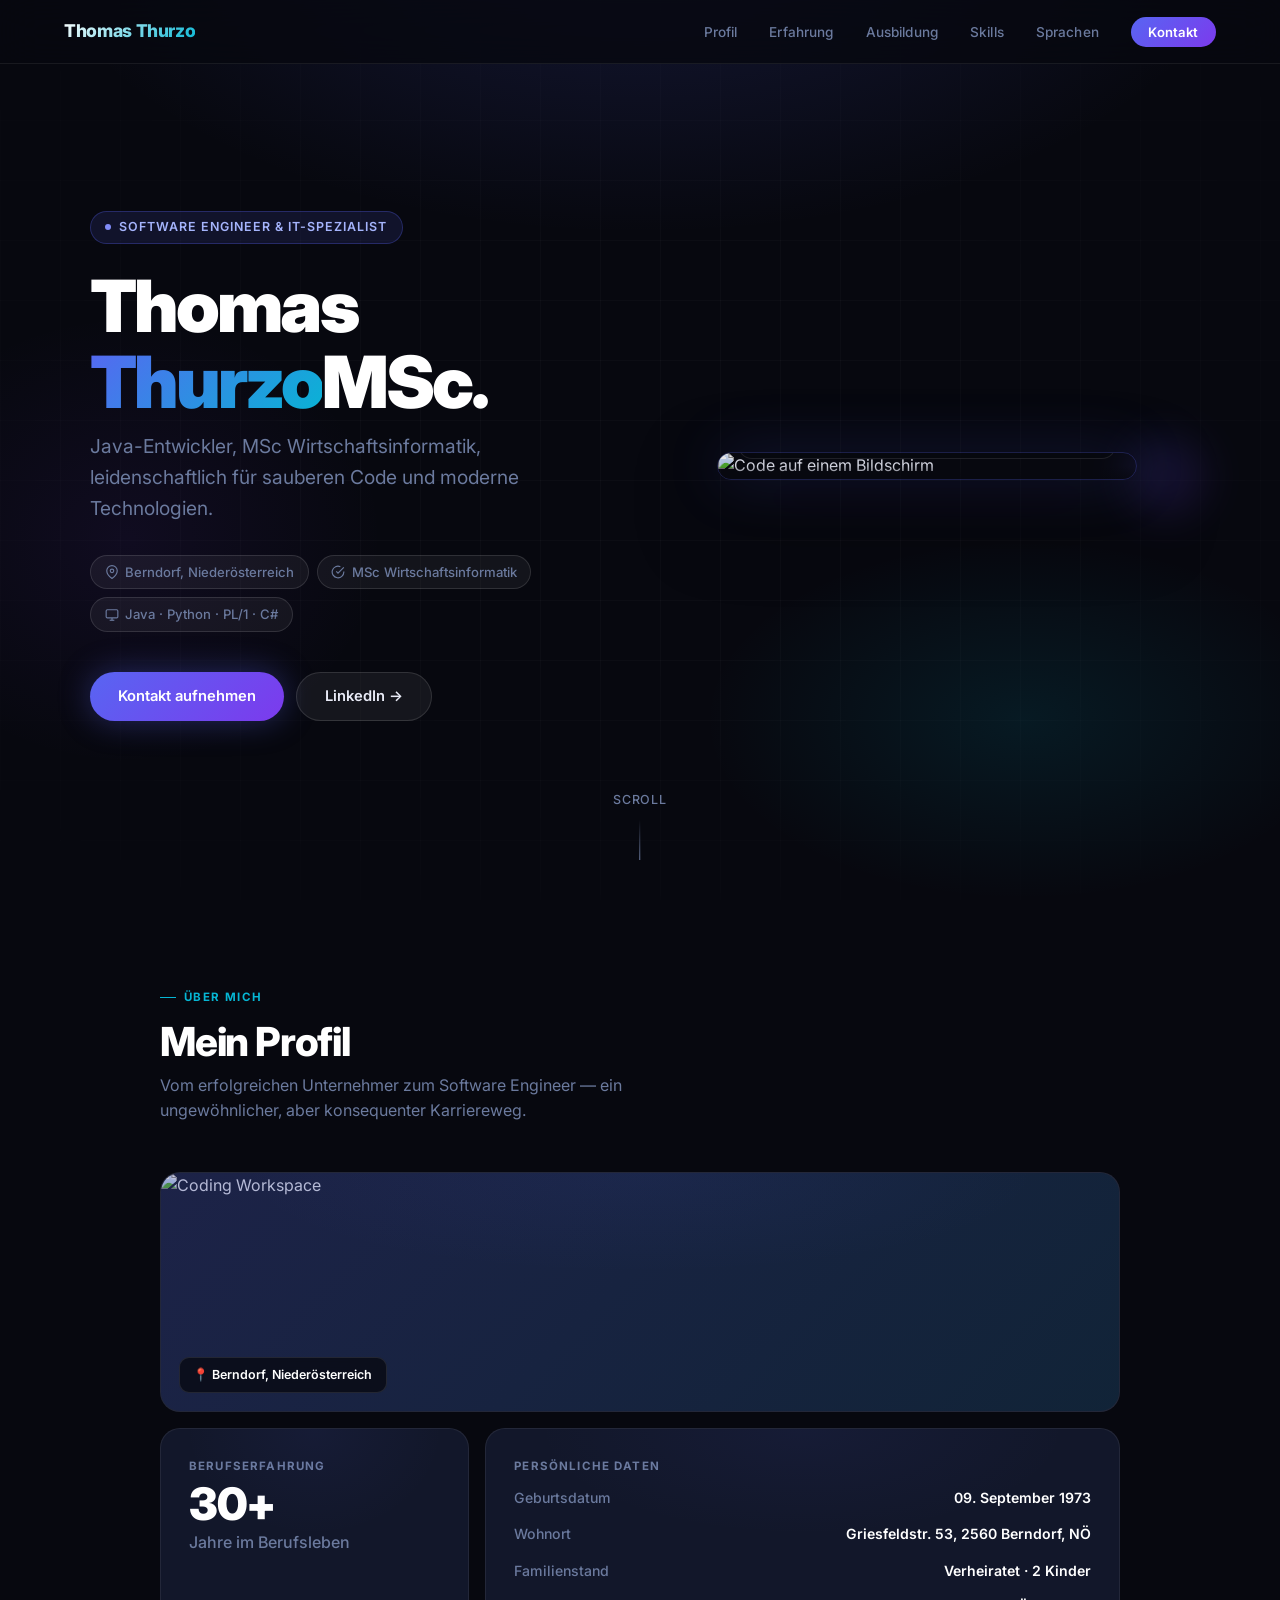
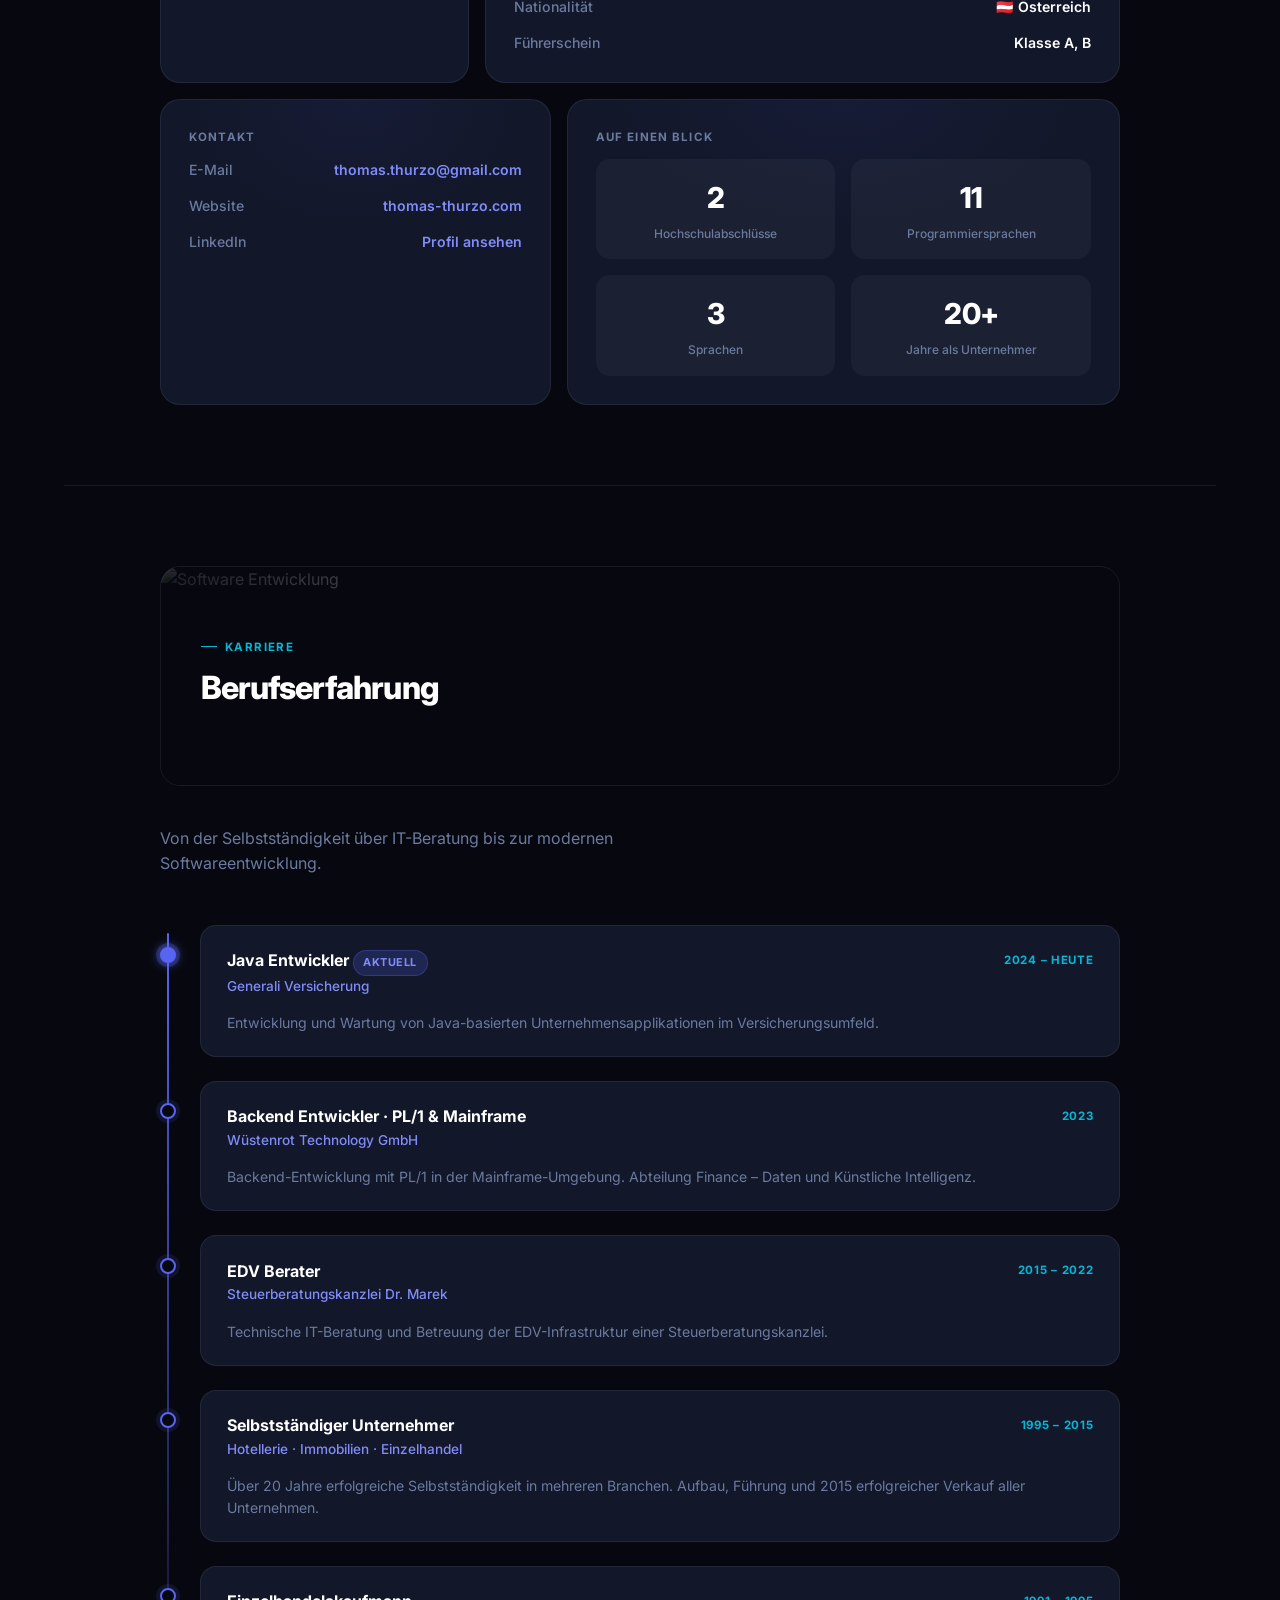
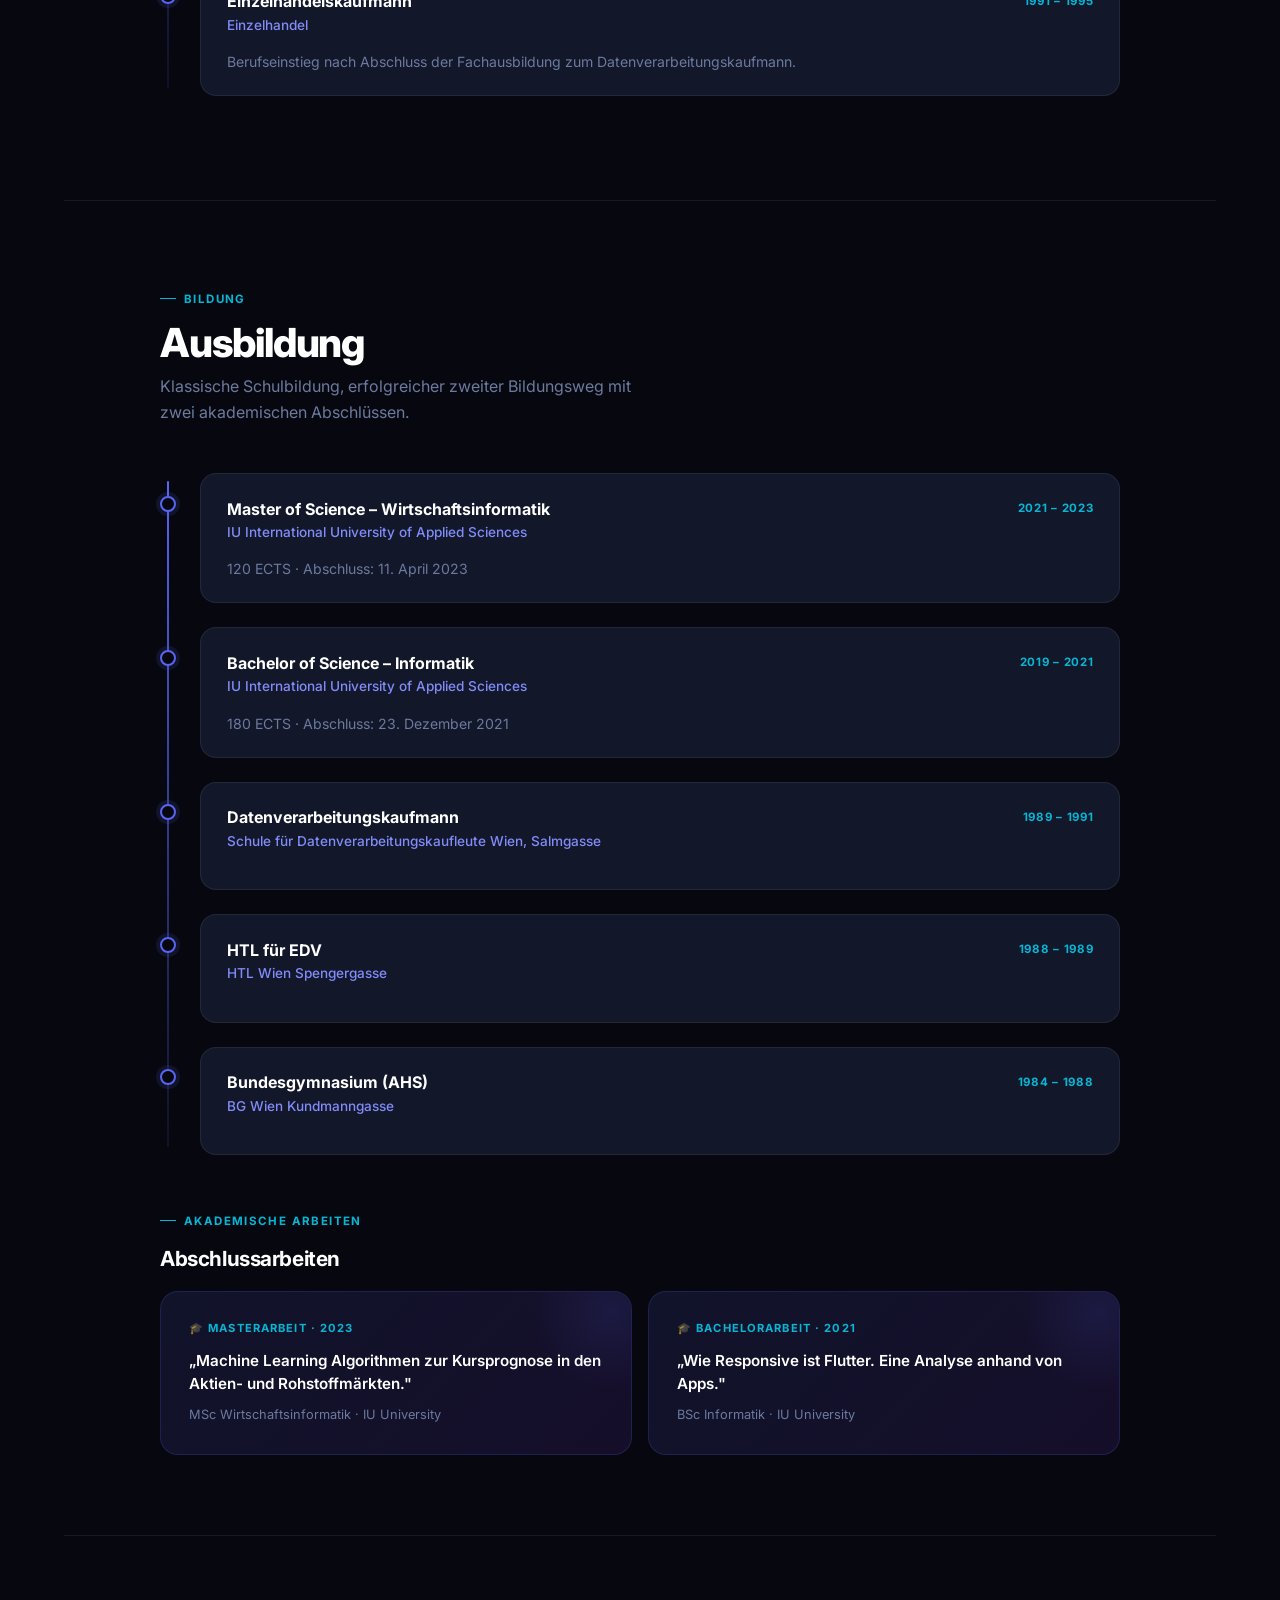
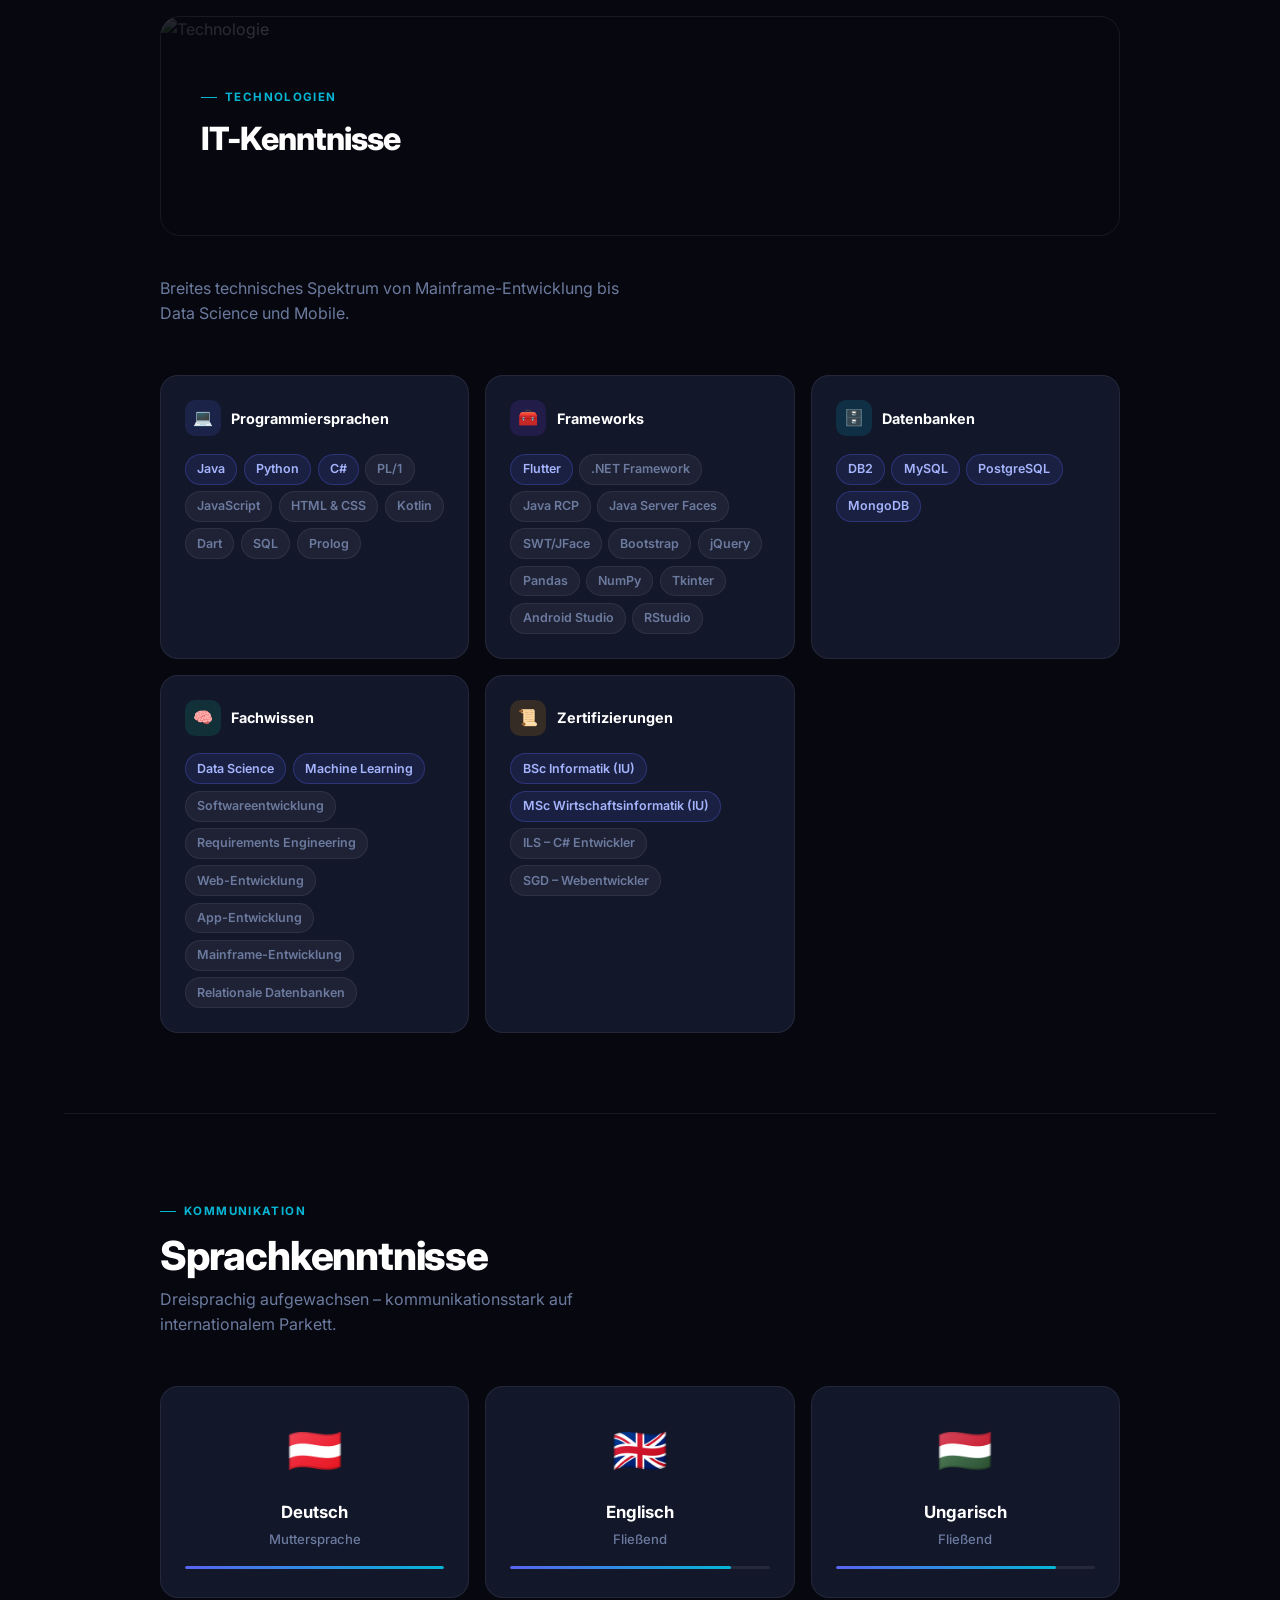
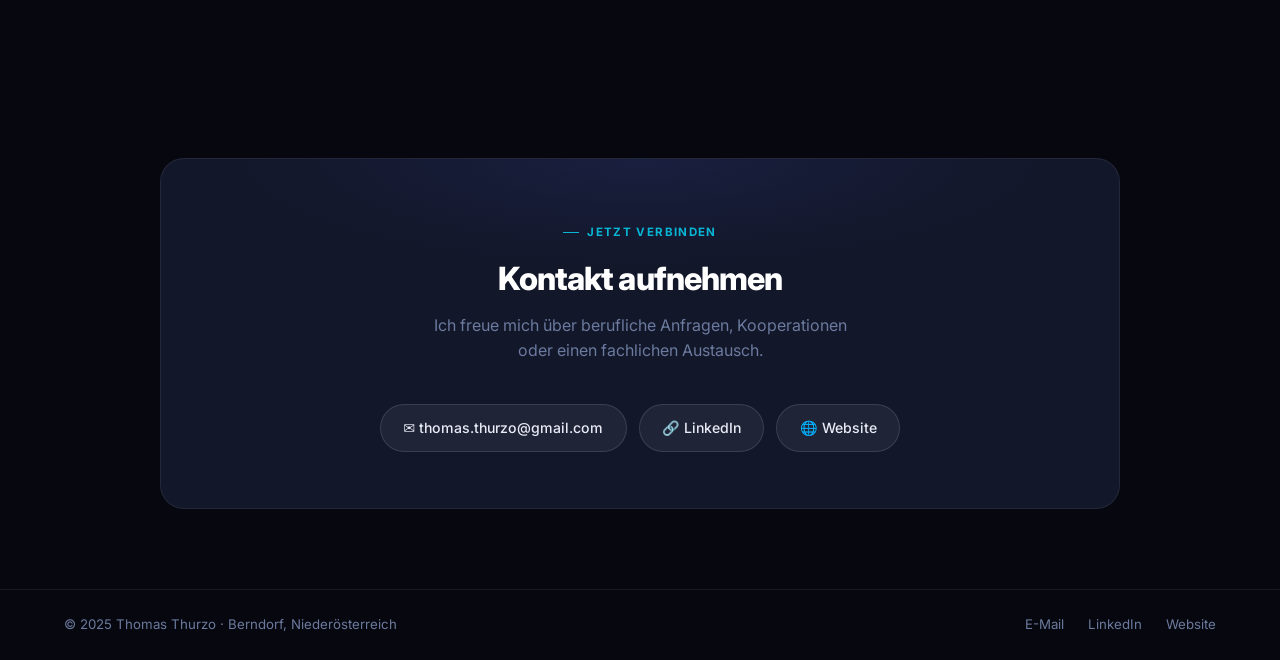
==== commit f90bc992: "Add MSc. to name in hero section" ====
--- a/index.html
+++ b/index.html
@@ -33,7 +33,7 @@
     <div class="hero-inner">
       <div class="hero-content">
         <div class="hero-eyebrow">Software Engineer &amp; IT-Spezialist</div>
-        <h1>Thomas<br><span>Thurzo</span></h1>
+        <h1>Thomas<br><span>Thurzo</span>MSc.</h1>
         <p class="hero-sub">Java-Entwickler, MSc Wirtschaftsinformatik, leidenschaftlich für sauberen Code und moderne
           Technologien.</p>
         <div class="hero-pills">
@@ -62,7 +62,7 @@
         </div>
         <div class="hero-btns">
           <a class="btn btn-primary" href="#kontakt">Kontakt aufnehmen</a>
-          <a class="btn btn-ghost" href="https://www.linkedin.com/in/thomas-thurzo-7b79a9123/" target="_blank"
+          <a class="btn btn-ghost" href="https://www.linkedin.com/in/thomas-thurzo-msc-7b79a9123/" target="_blank"
             rel="noopener">LinkedIn →</a>
         </div>
       </div>
@@ -510,7 +510,7 @@
           <p>Ich freue mich über berufliche Anfragen, Kooperationen oder einen fachlichen Austausch.</p>
           <div class="contact-links">
             <a class="contact-link" href="mailto:thomas.thurzo@gmail.com">✉️ thomas.thurzo@gmail.com</a>
-            <a class="contact-link" href="https://www.linkedin.com/in/thomas-thurzo-7b79a9123/" target="_blank"
+            <a class="contact-link" href="https://www.linkedin.com/in/thomas-thurzo-msc-7b79a9123/" target="_blank"
               rel="noopener">🔗 LinkedIn</a>
             <a class="contact-link" href="http://www.thomas-thurzo.com" target="_blank" rel="noopener">🌐 Website</a>
           </div>
@@ -523,7 +523,7 @@
     <p>© 2025 Thomas Thurzo · Berndorf, Niederösterreich</p>
     <div class="footer-links">
       <a href="mailto:thomas.thurzo@gmail.com">E-Mail</a>
-      <a href="https://www.linkedin.com/in/thomas-thurzo-7b79a9123/" target="_blank">LinkedIn</a>
+      <a href="https://www.linkedin.com/in/thomas-thurzo-msc-7b79a9123/" target="_blank">LinkedIn</a>
       <a href="http://www.thomas-thurzo.com" target="_blank">Website</a>
     </div>
   </footer>
@@ -572,4 +572,4 @@
   </script>
 </body>
 
-</html>+</html>
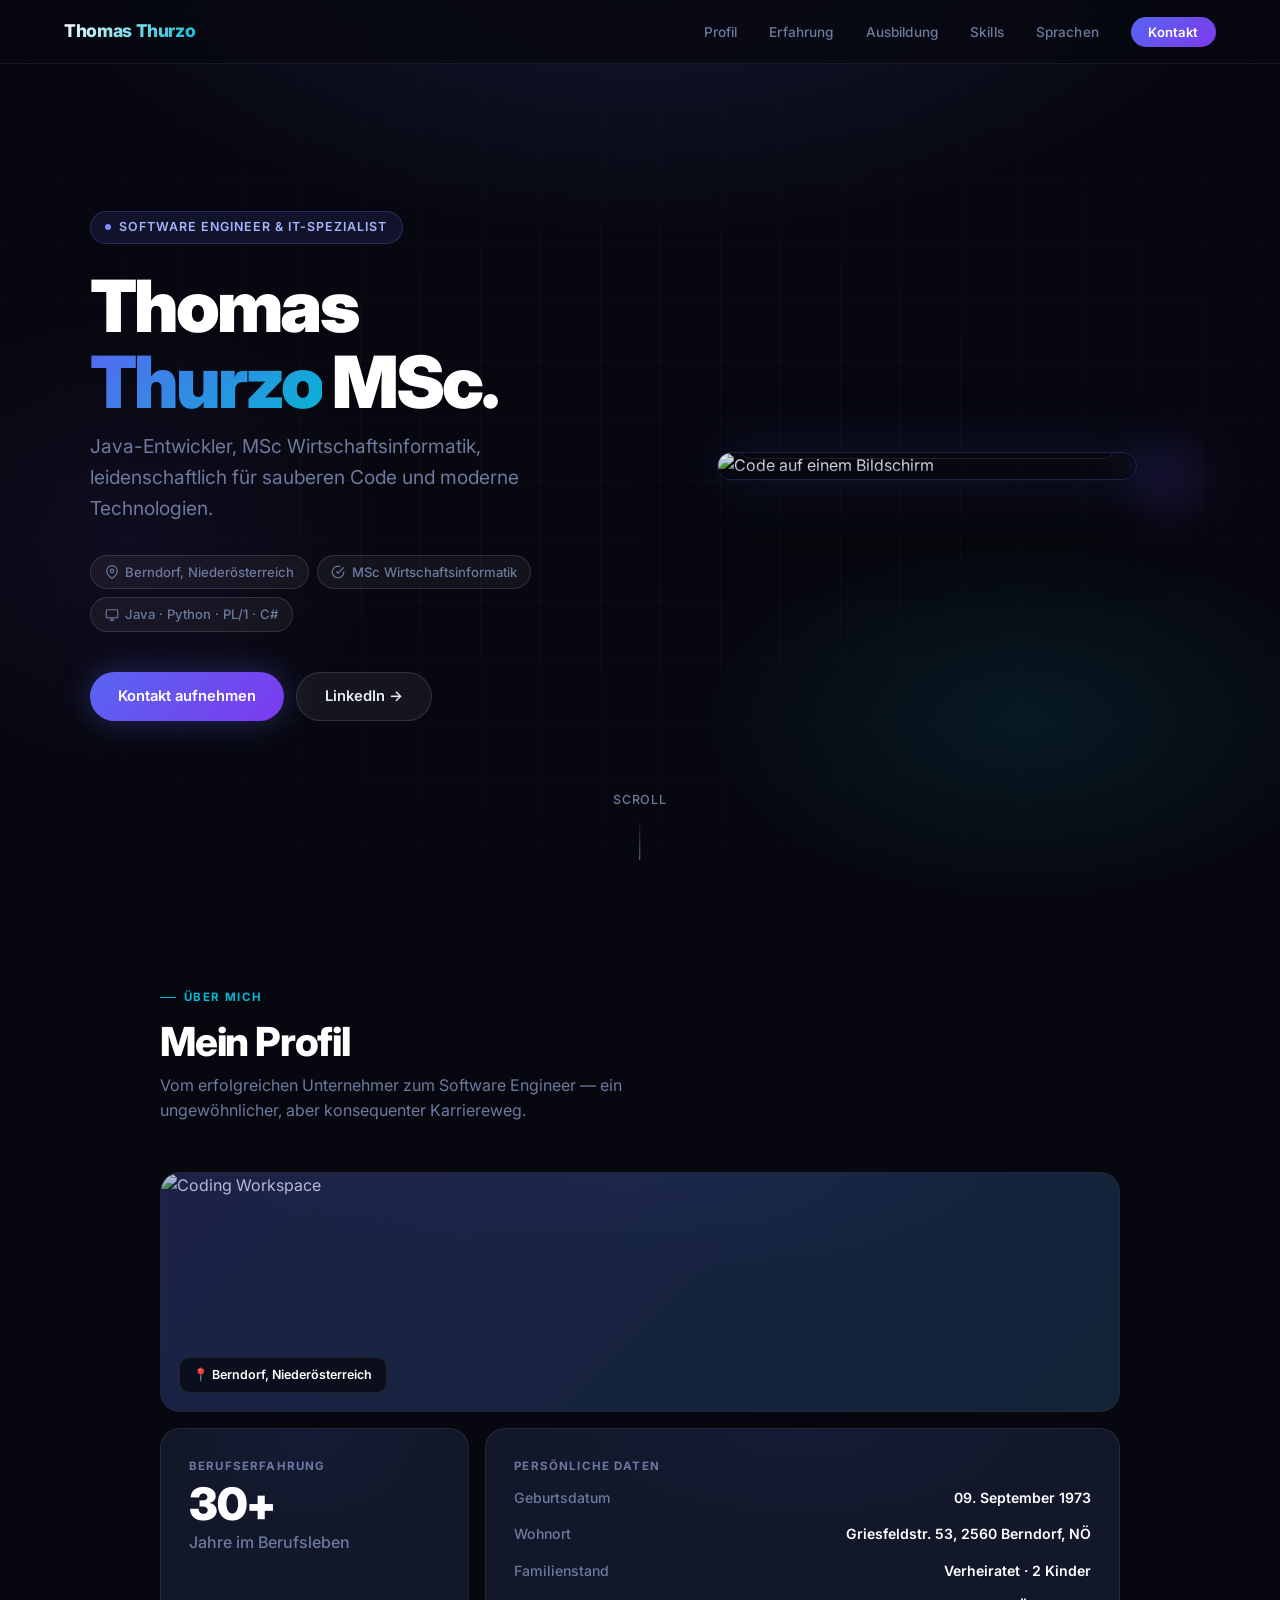
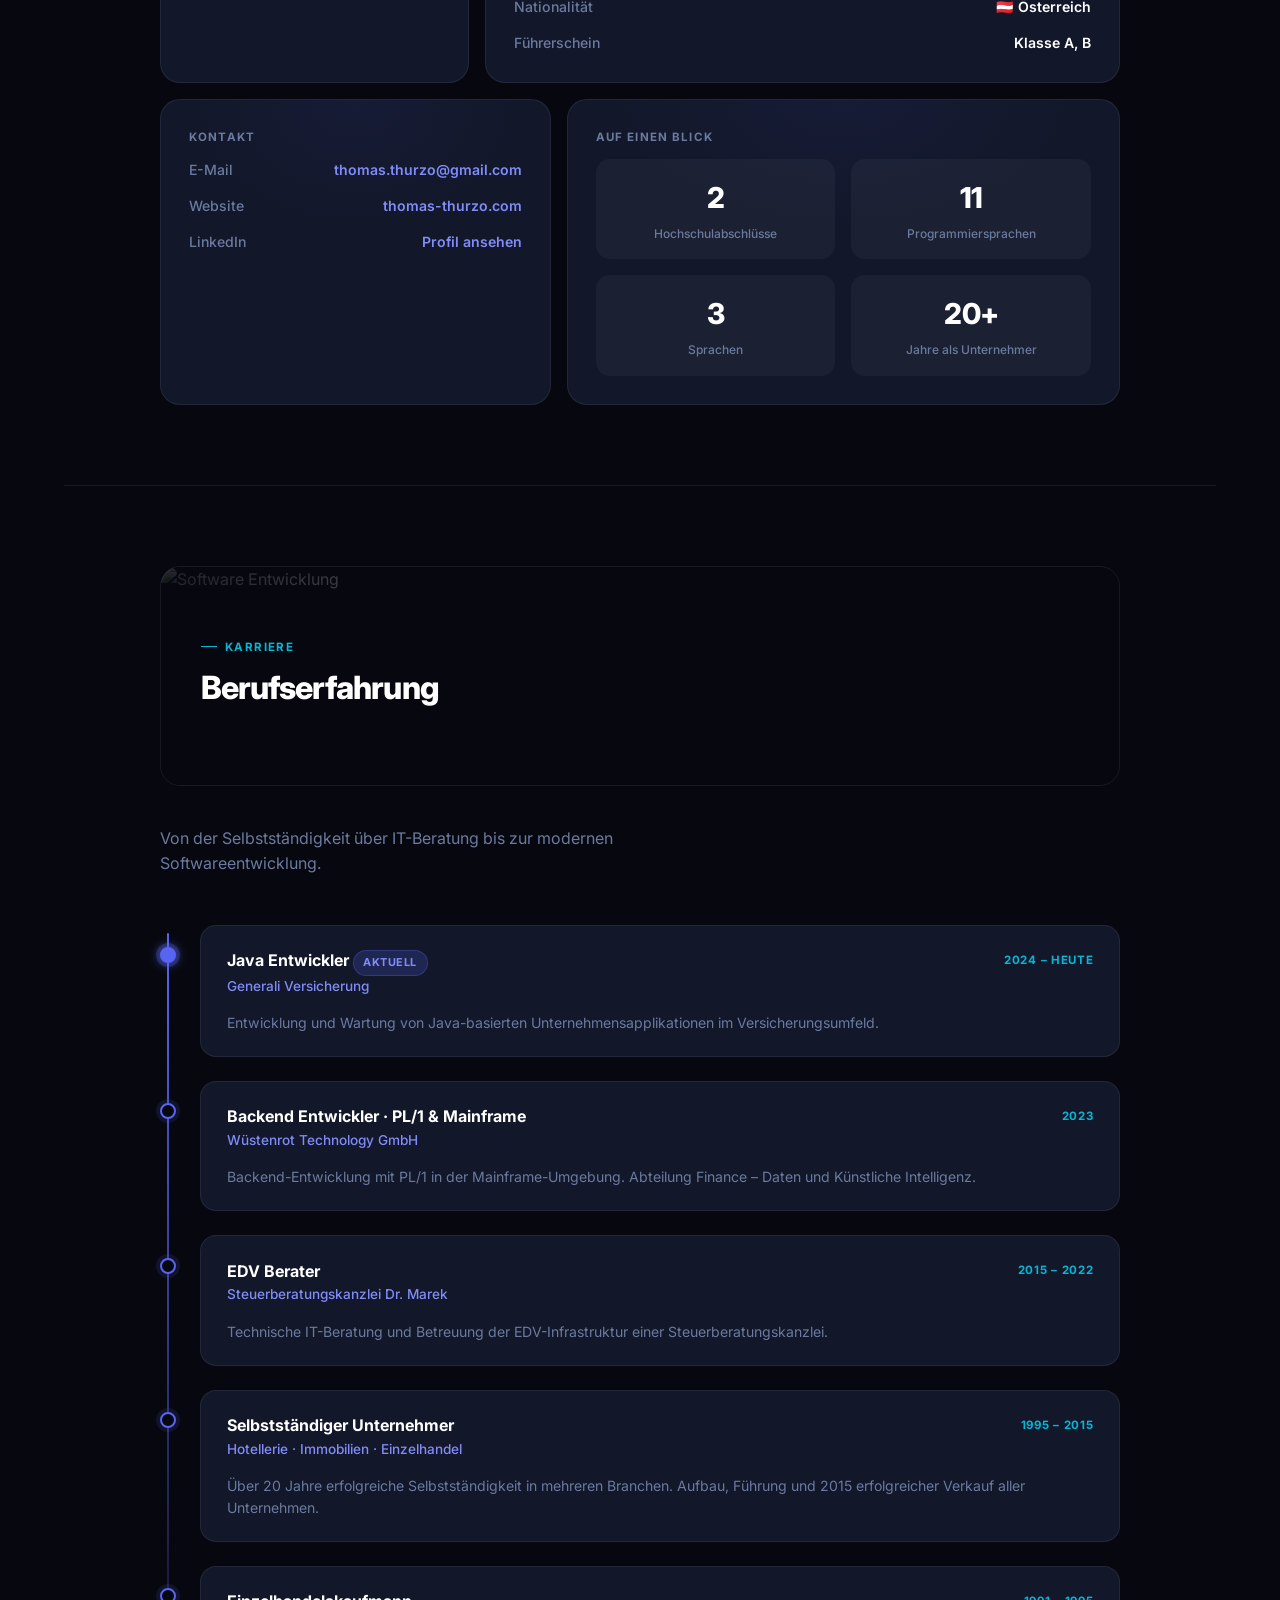
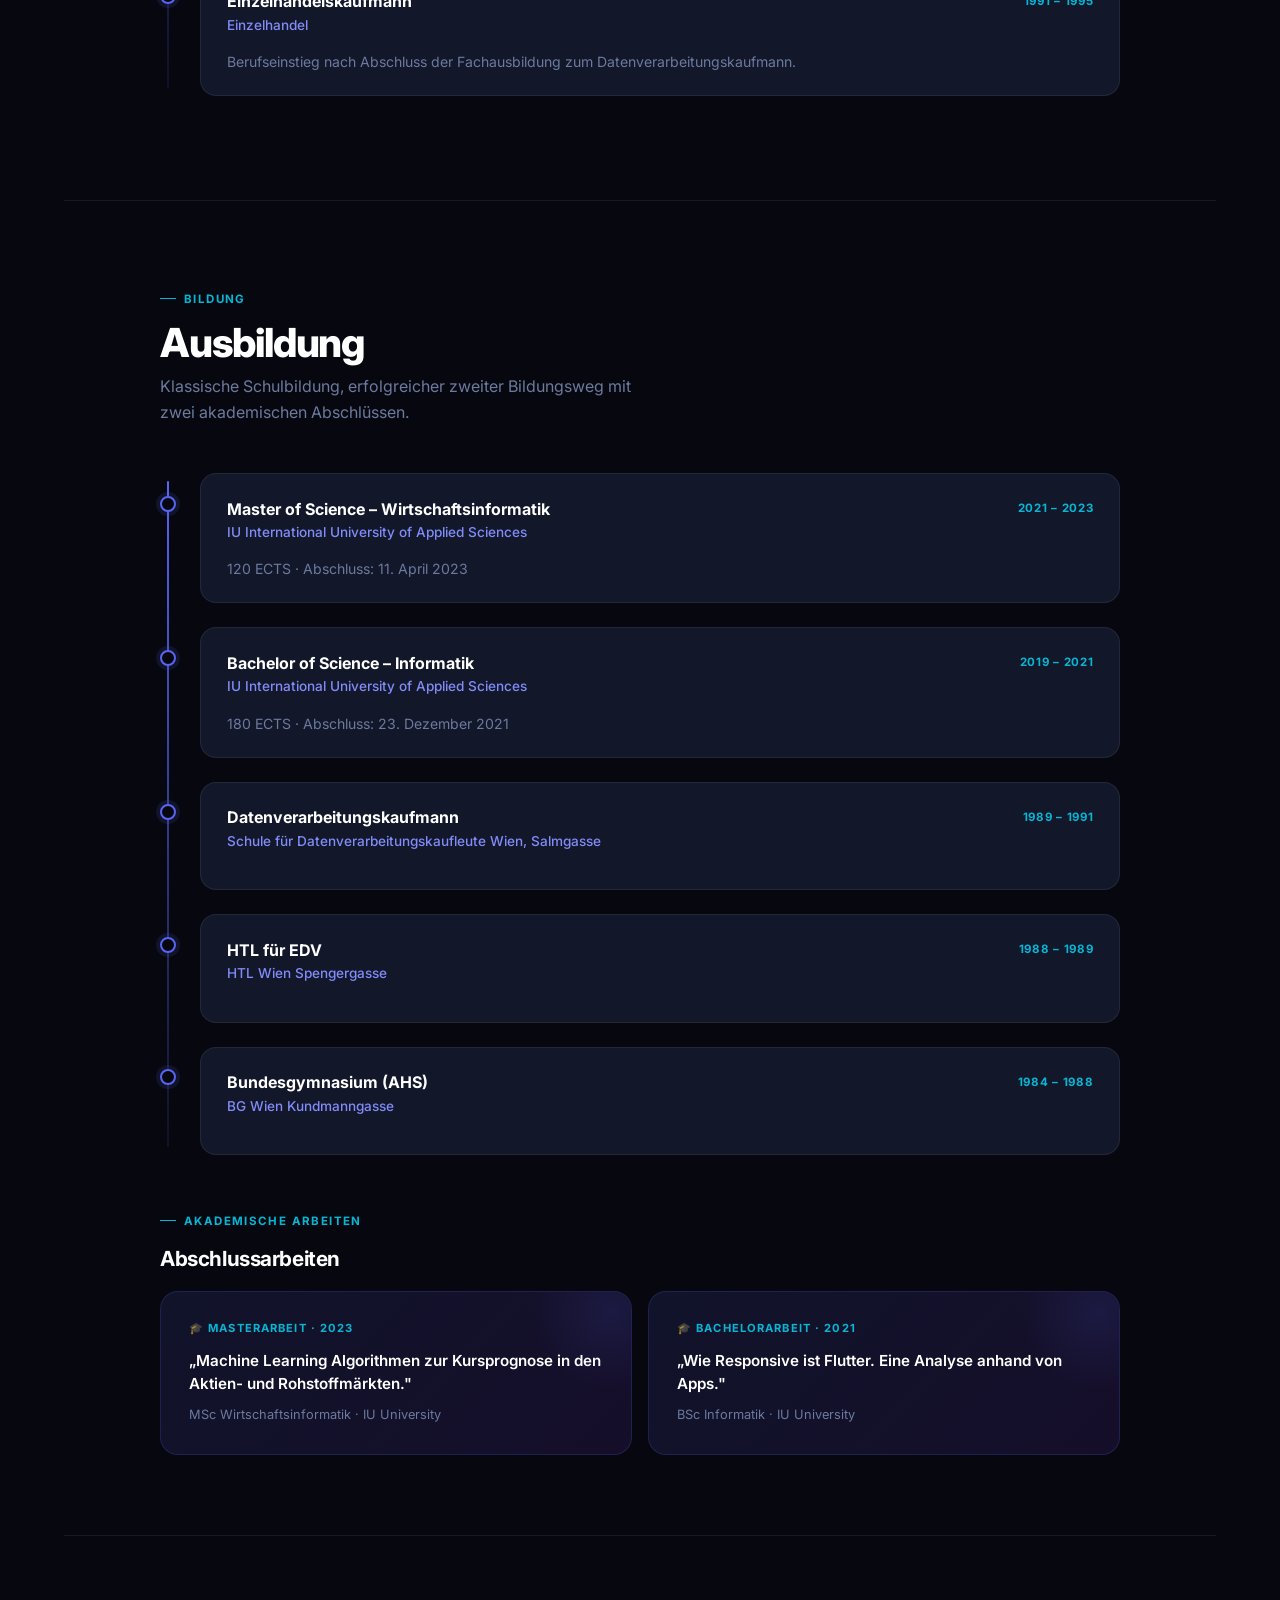
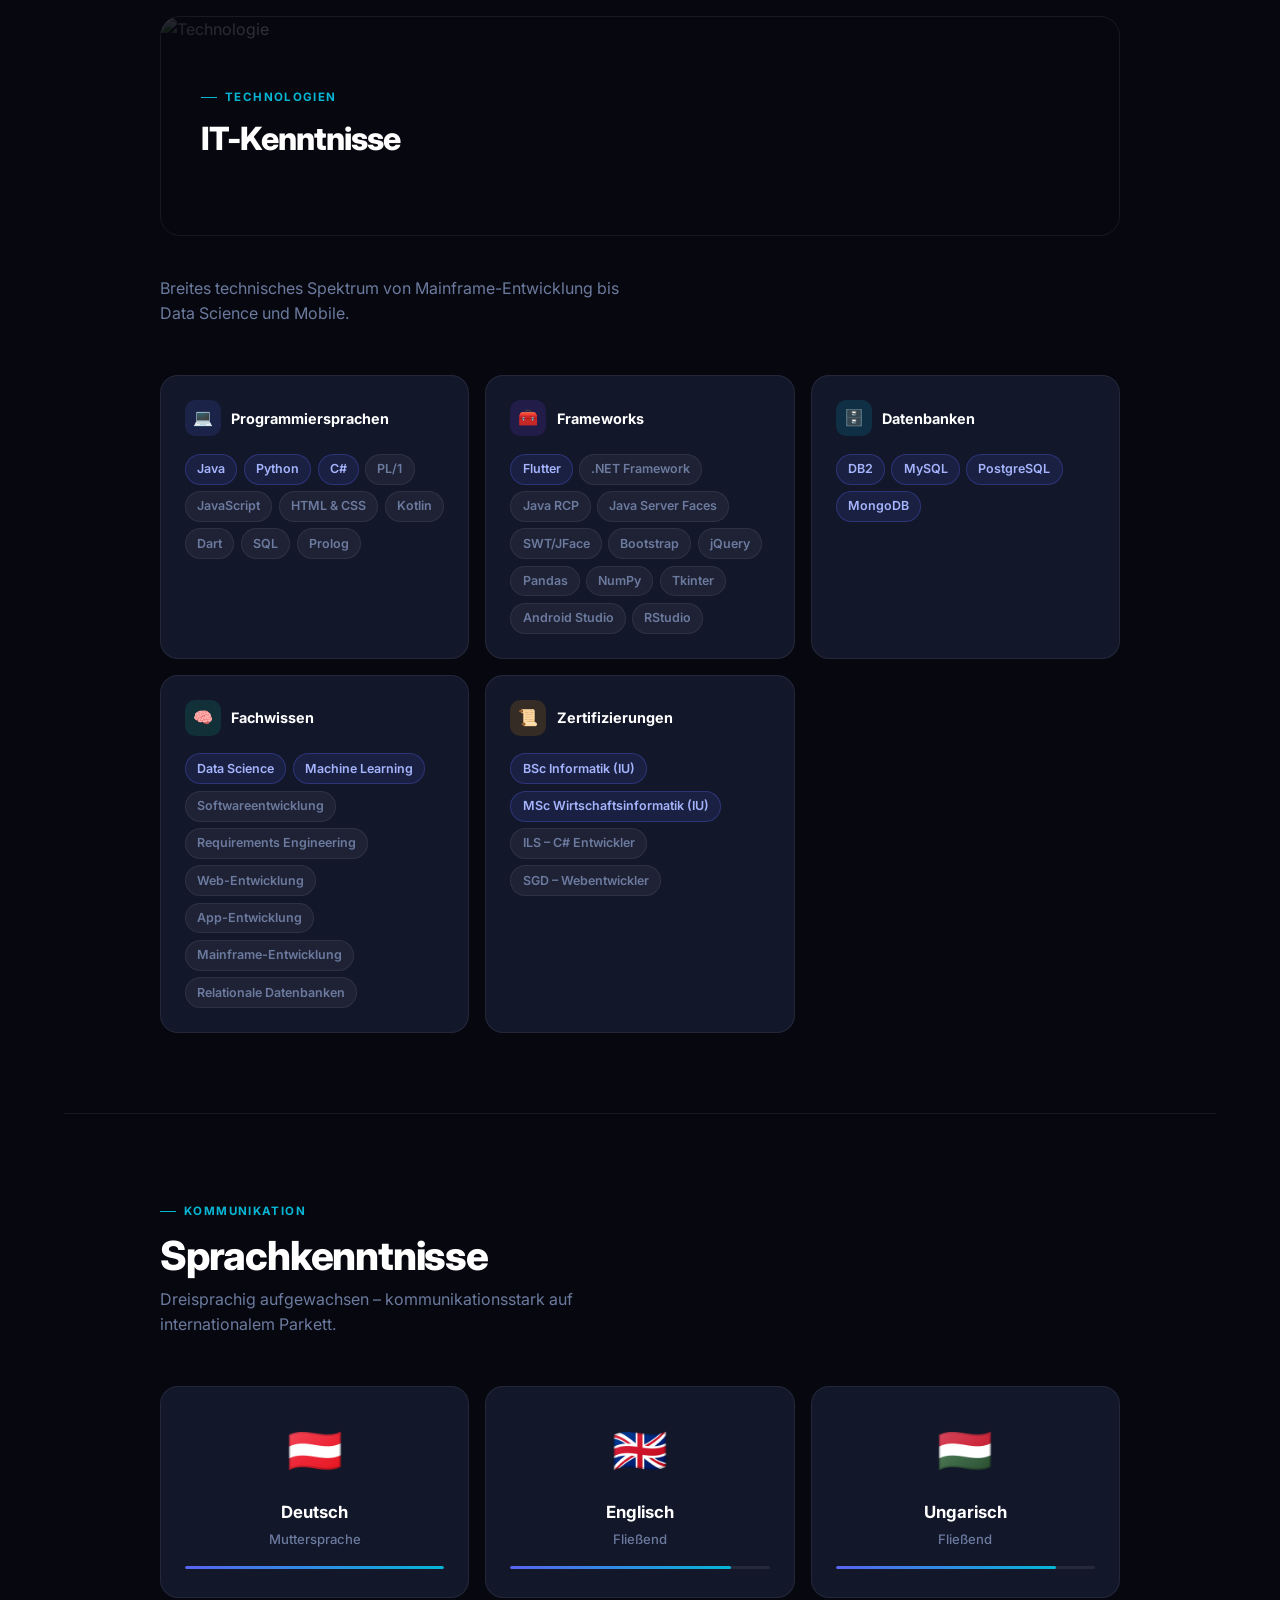
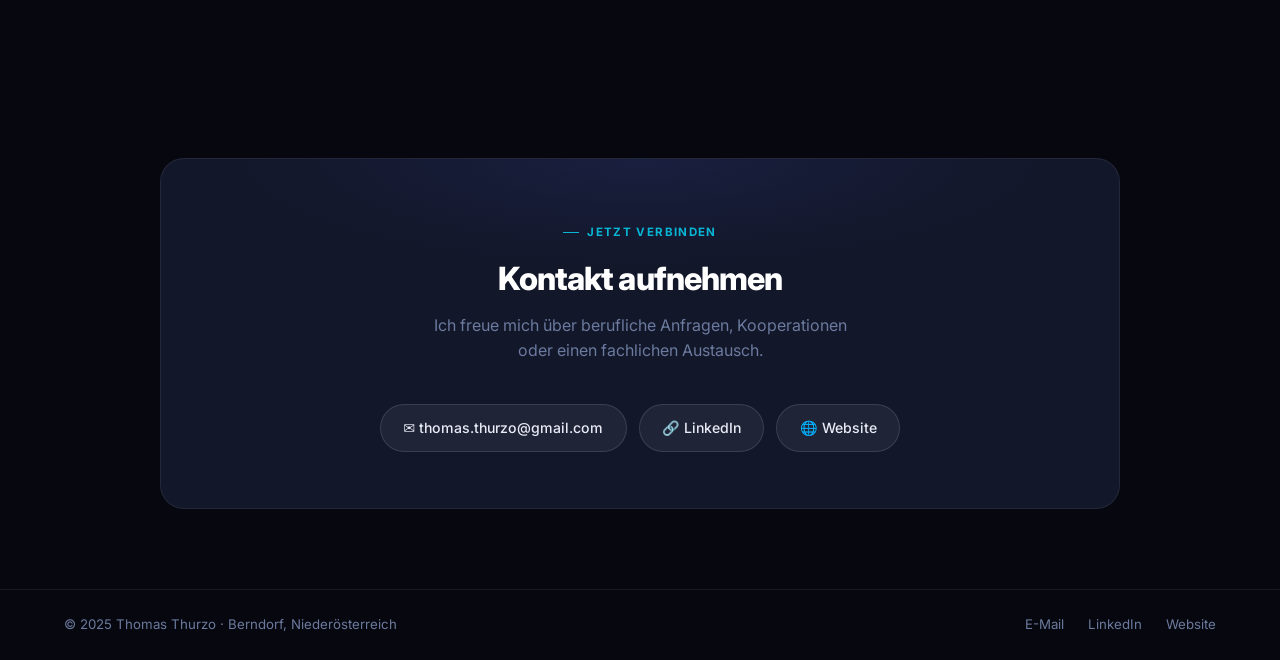
==== commit 79b6f995: "Fix spacing in header for name display" ====
--- a/index.html
+++ b/index.html
@@ -33,7 +33,7 @@
     <div class="hero-inner">
       <div class="hero-content">
         <div class="hero-eyebrow">Software Engineer &amp; IT-Spezialist</div>
-        <h1>Thomas<br><span>Thurzo</span>MSc.</h1>
+        <h1>Thomas<br><span>Thurzo</span> MSc.</h1>
         <p class="hero-sub">Java-Entwickler, MSc Wirtschaftsinformatik, leidenschaftlich für sauberen Code und moderne
           Technologien.</p>
         <div class="hero-pills">
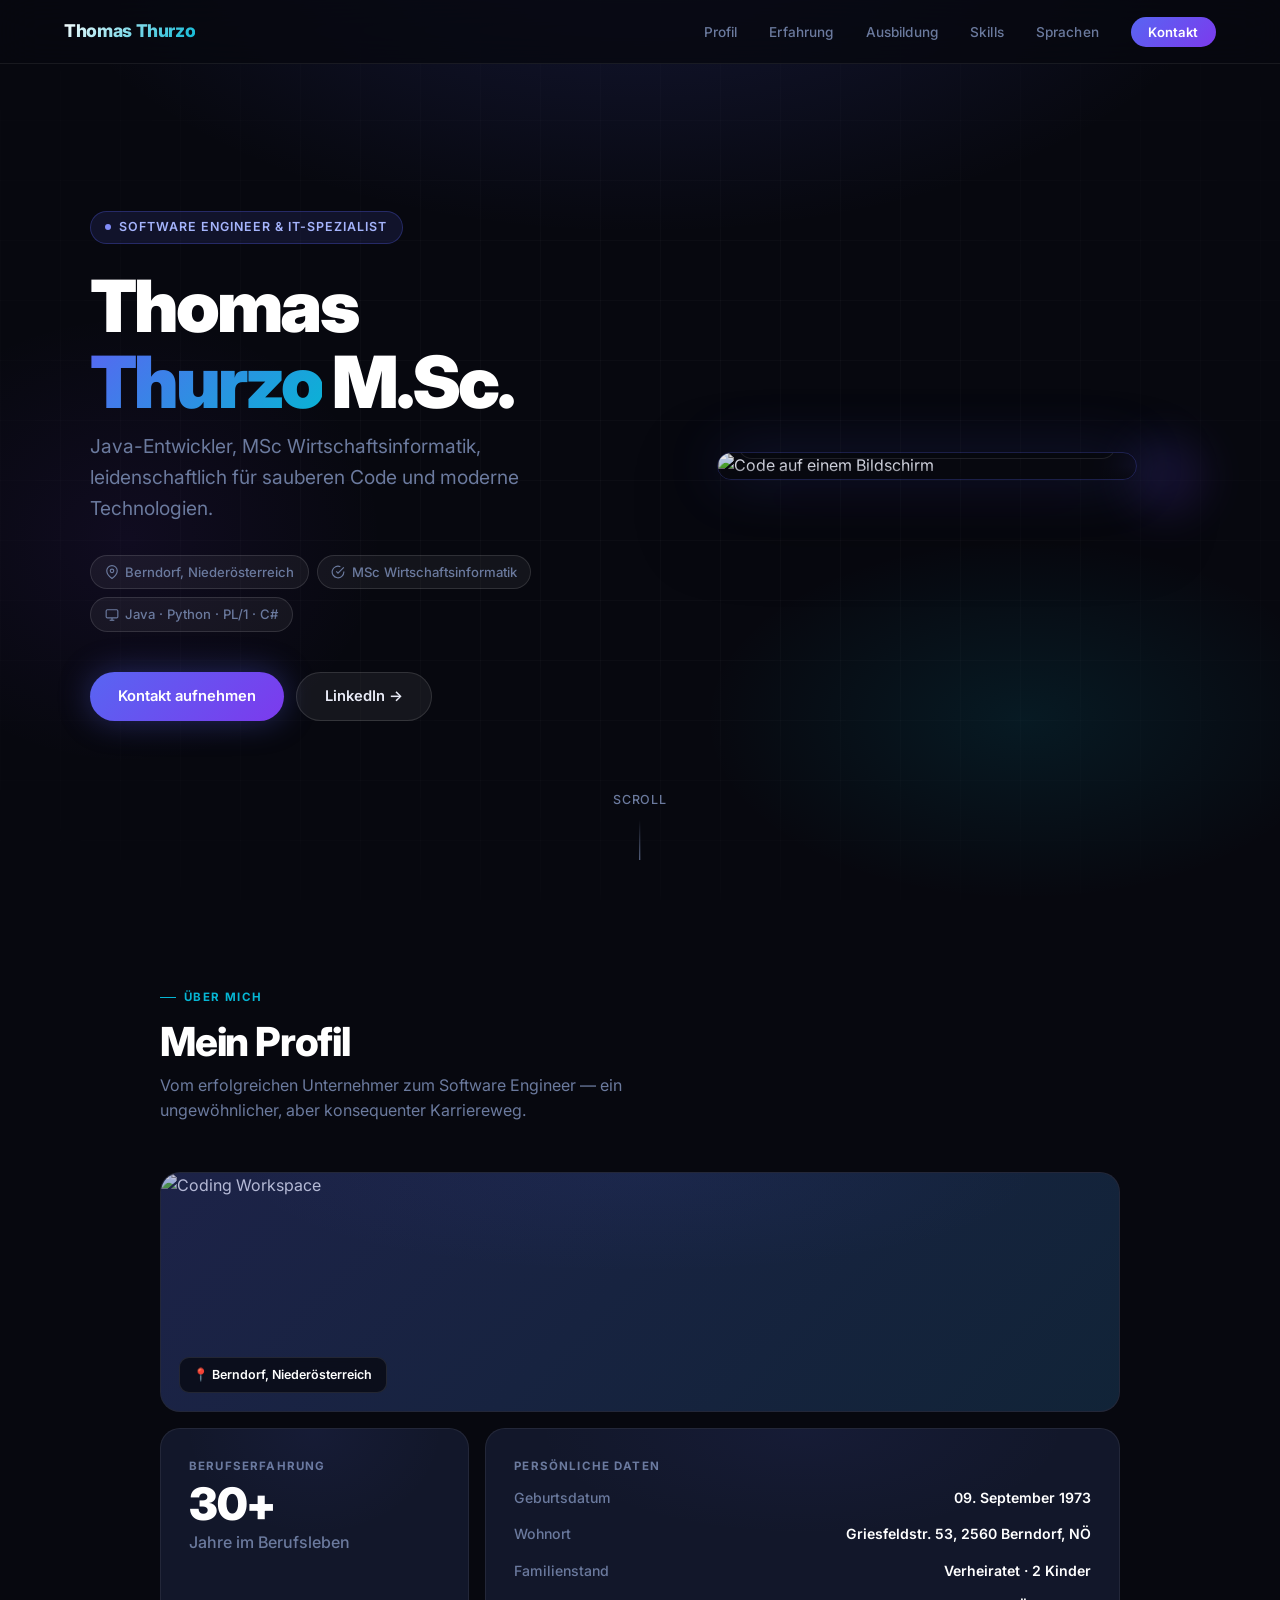
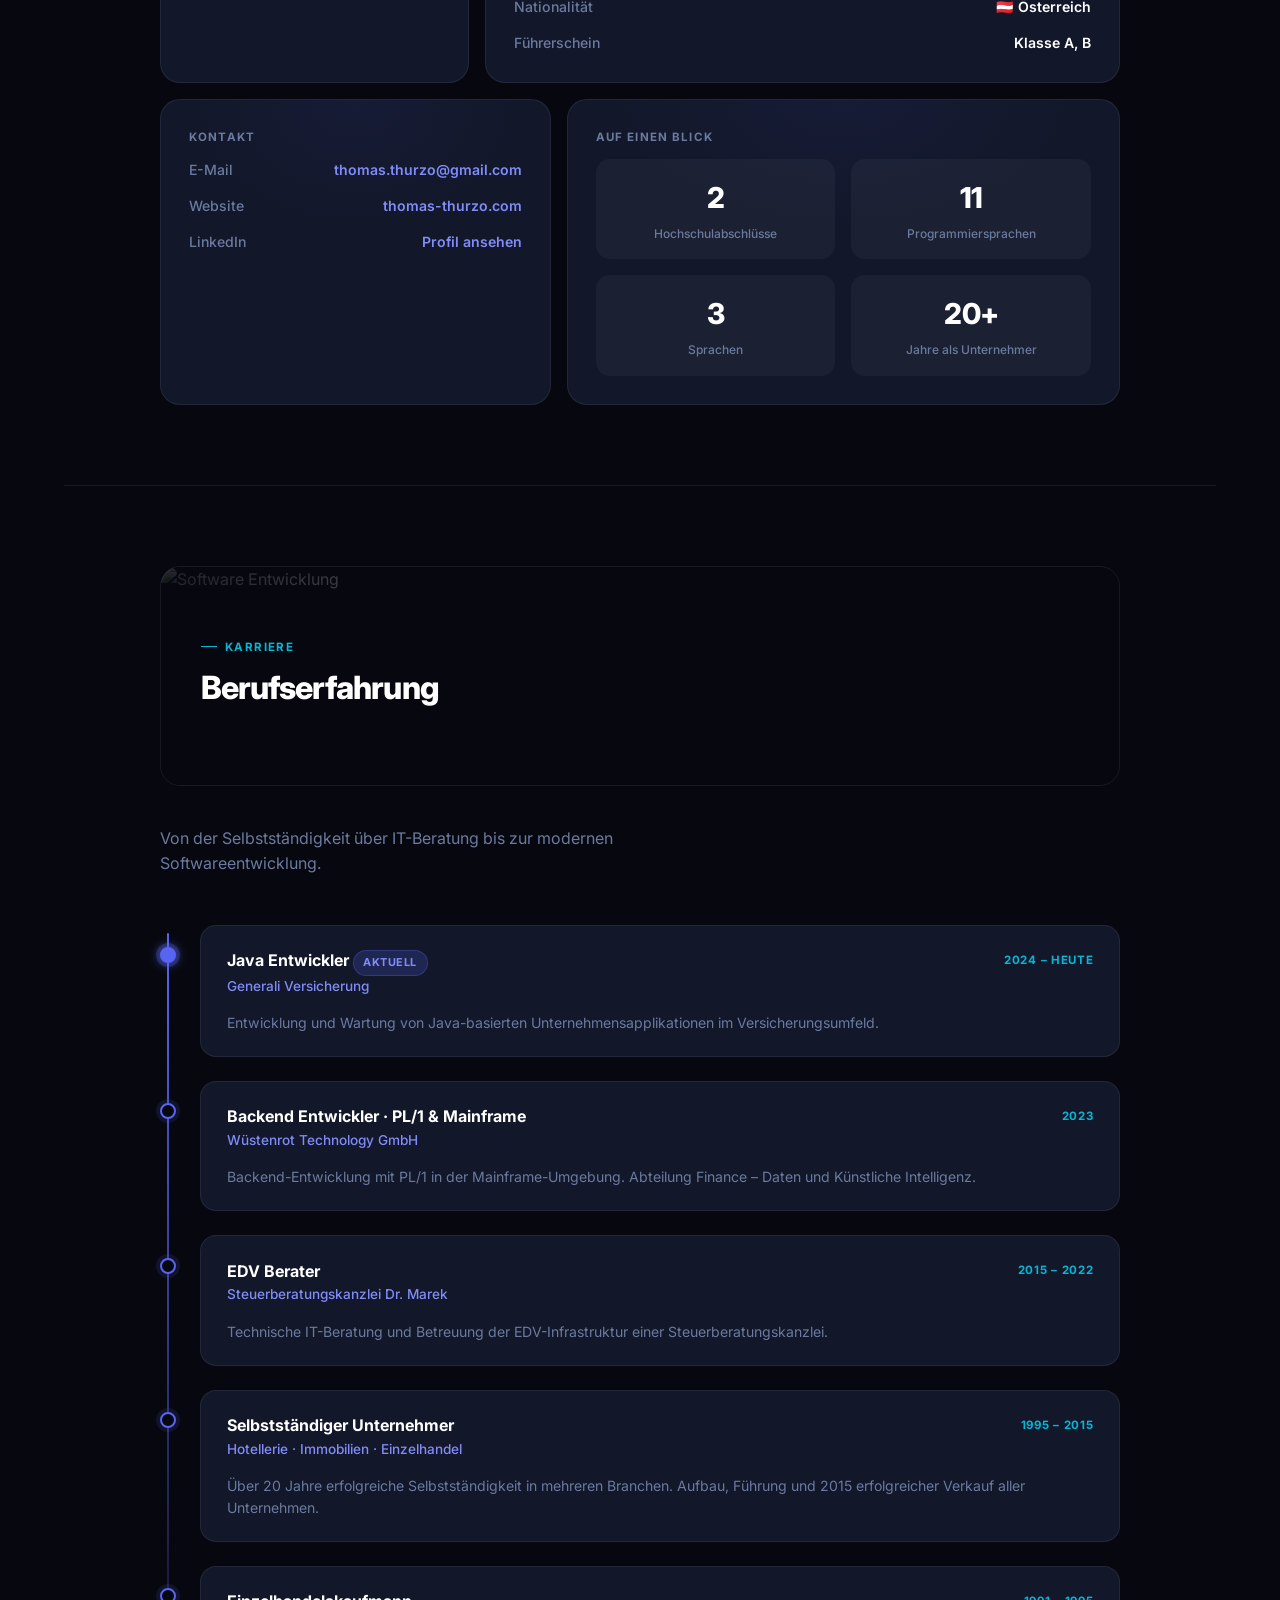
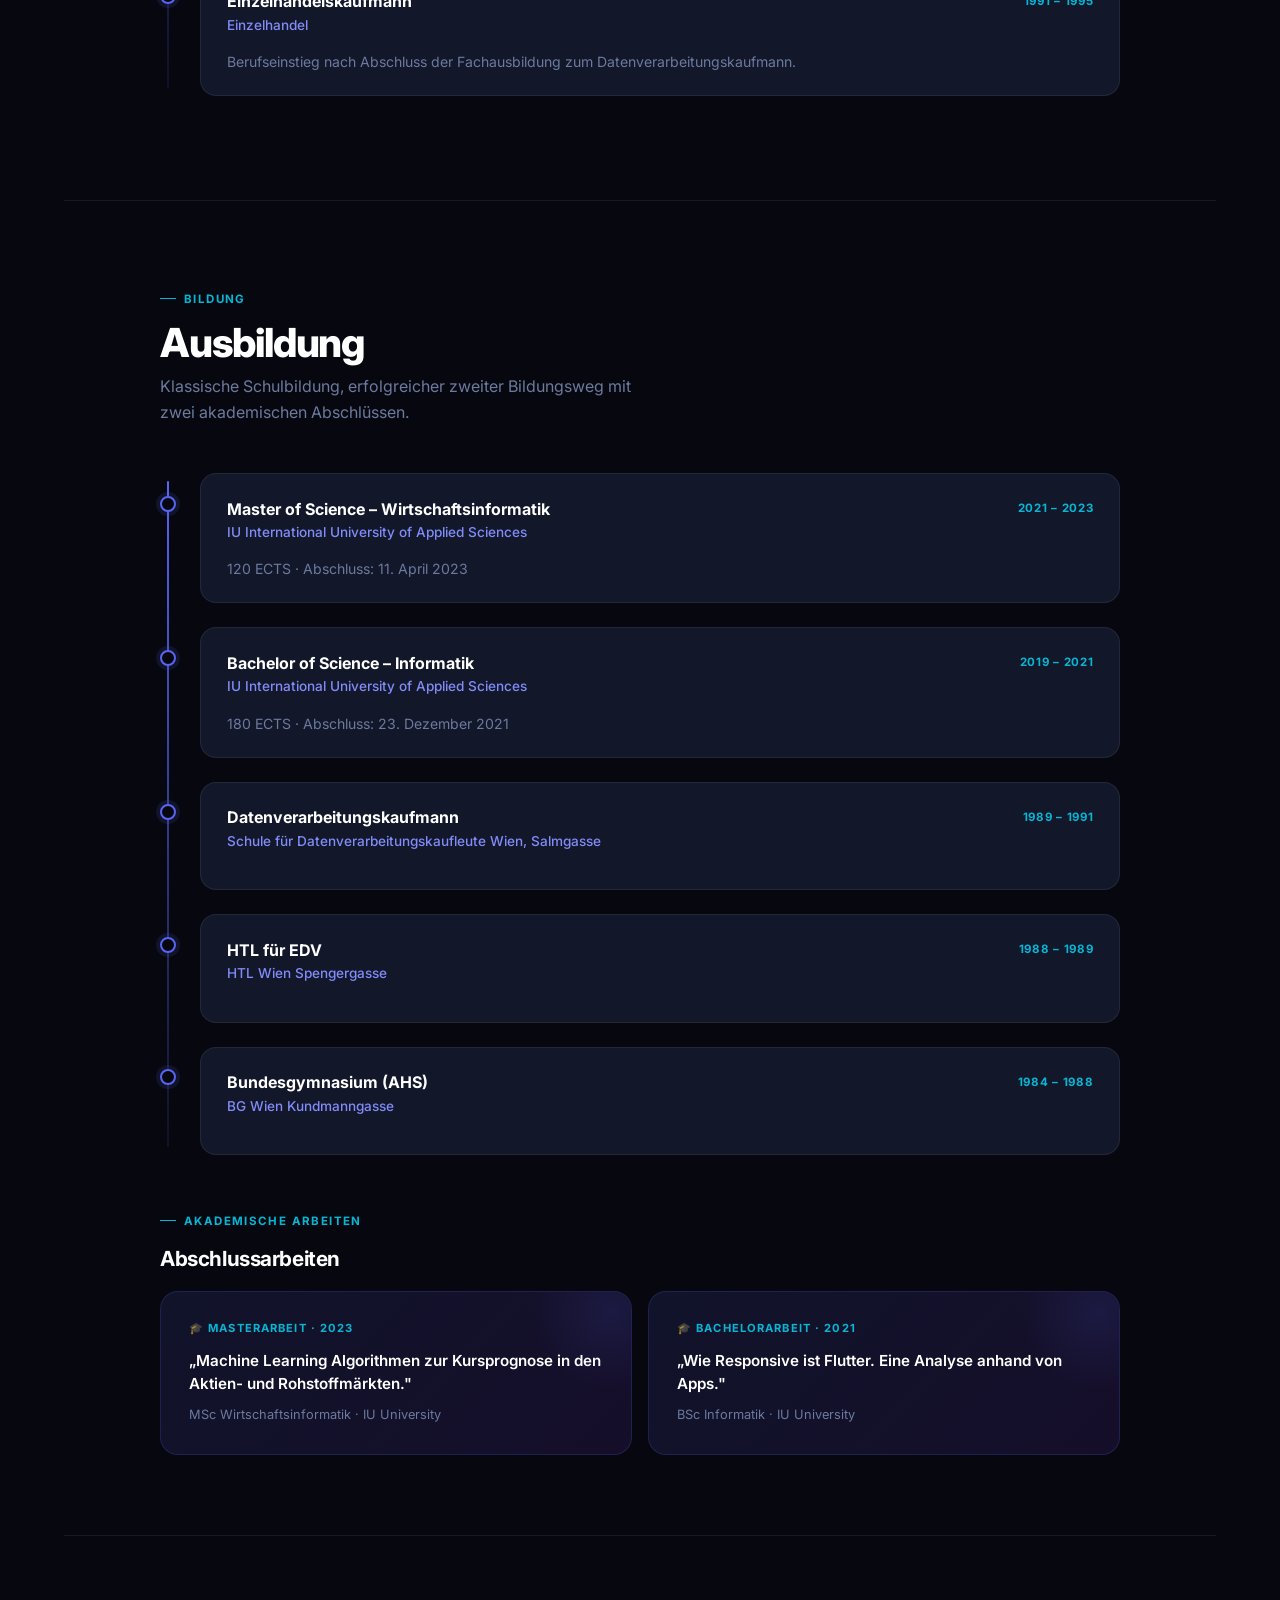
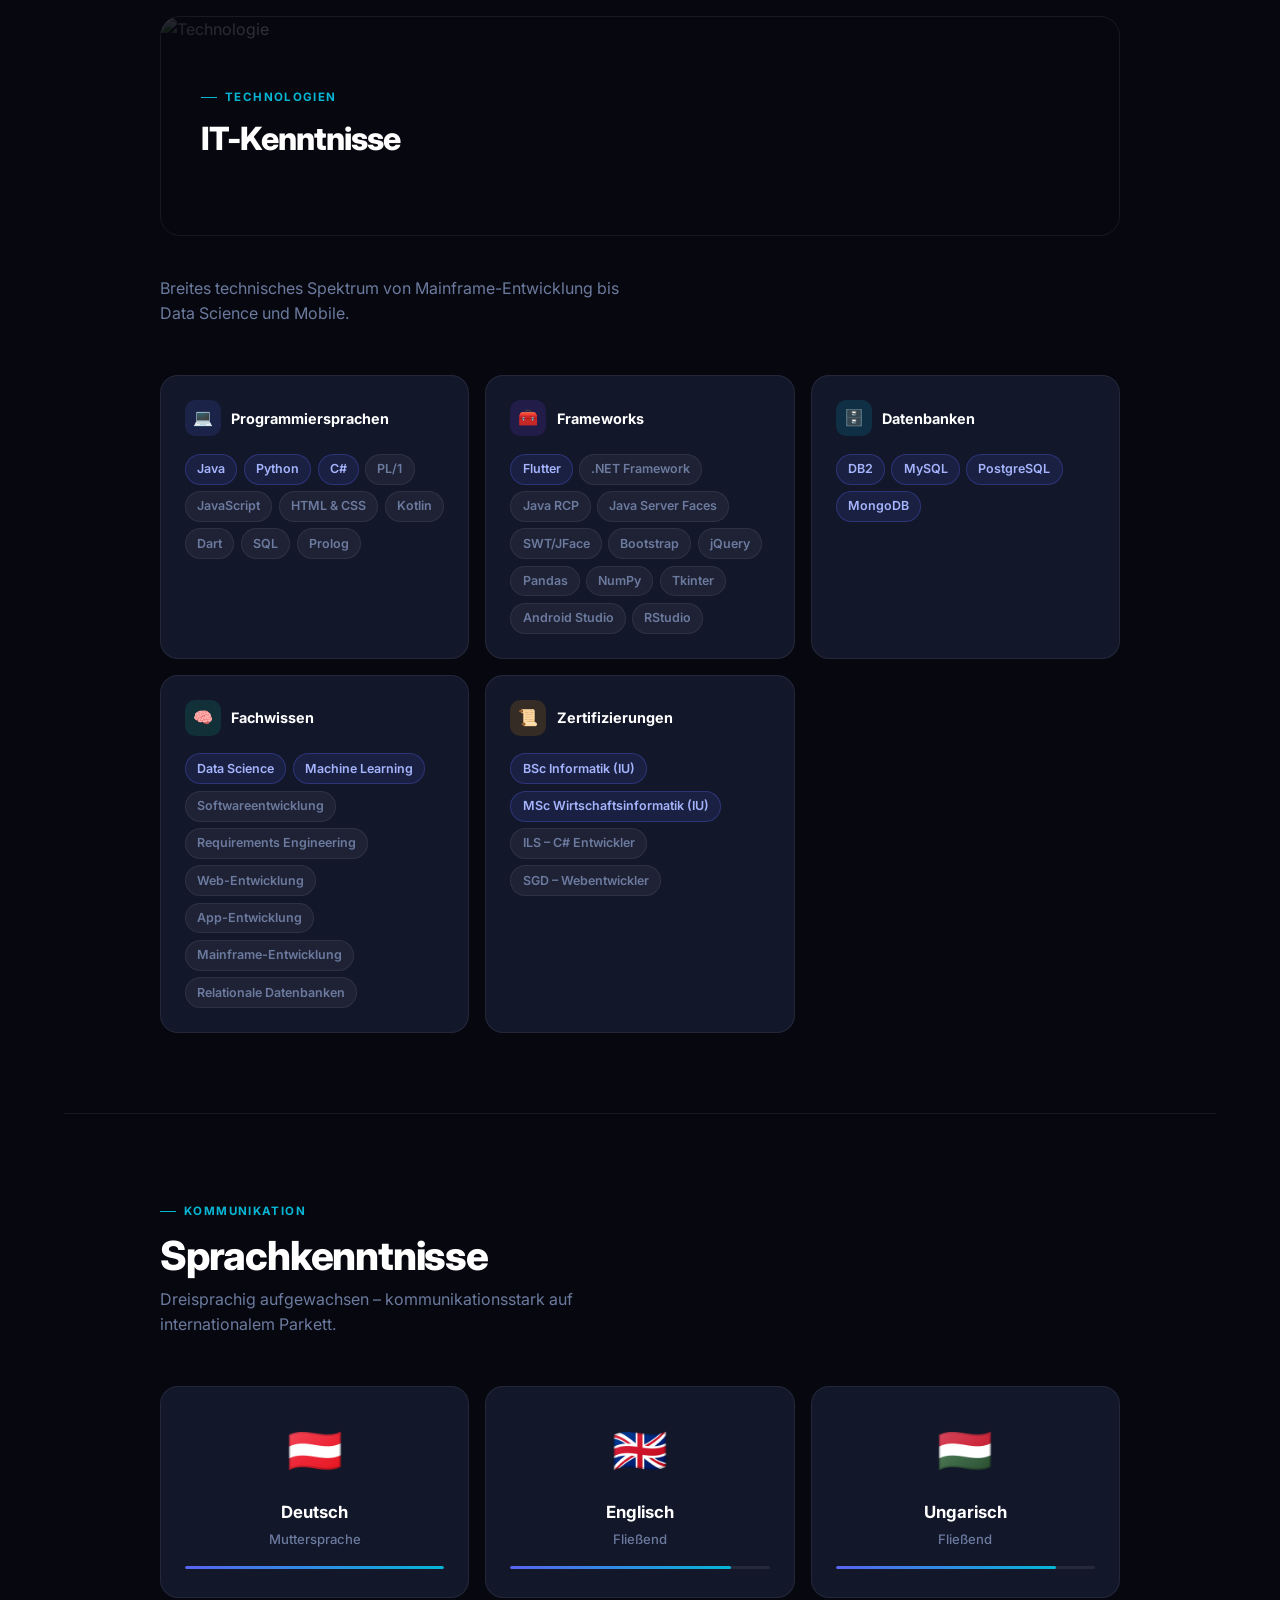
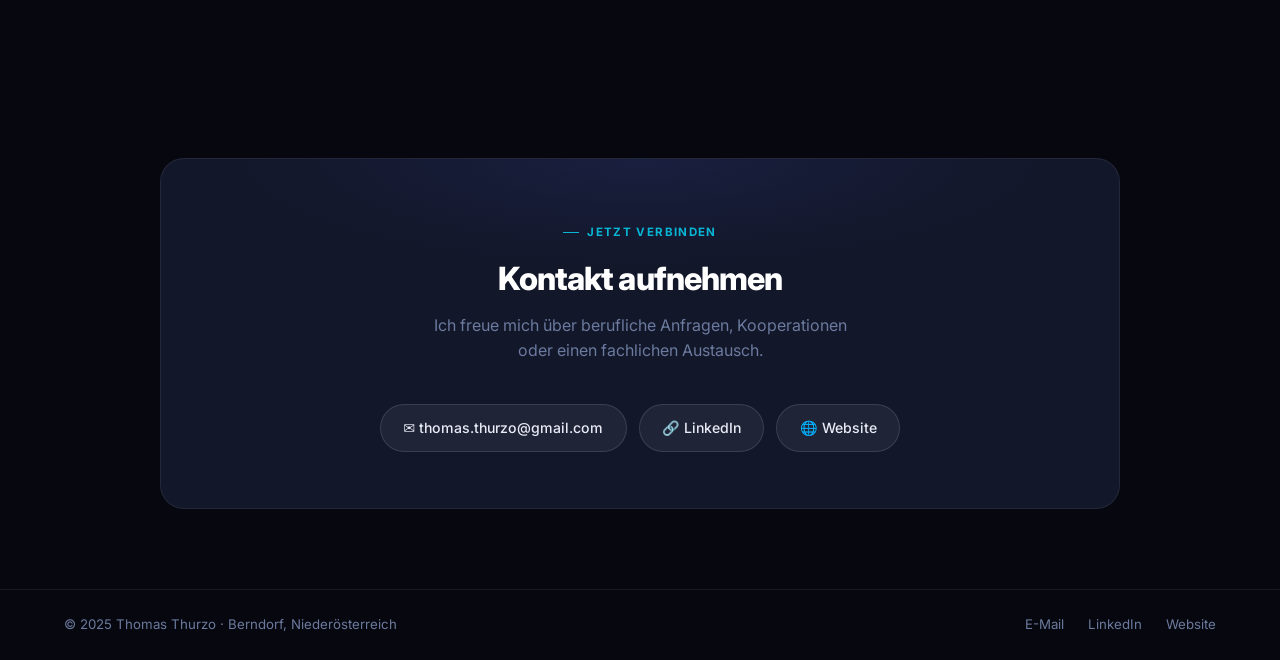
==== commit e50d12c2: "Corrected 'MSc.' to 'M.Sc.' in header" ====
--- a/index.html
+++ b/index.html
@@ -33,7 +33,7 @@
     <div class="hero-inner">
       <div class="hero-content">
         <div class="hero-eyebrow">Software Engineer &amp; IT-Spezialist</div>
-        <h1>Thomas<br><span>Thurzo</span> MSc.</h1>
+        <h1>Thomas<br><span>Thurzo</span> M.Sc.</h1>
         <p class="hero-sub">Java-Entwickler, MSc Wirtschaftsinformatik, leidenschaftlich für sauberen Code und moderne
           Technologien.</p>
         <div class="hero-pills">
